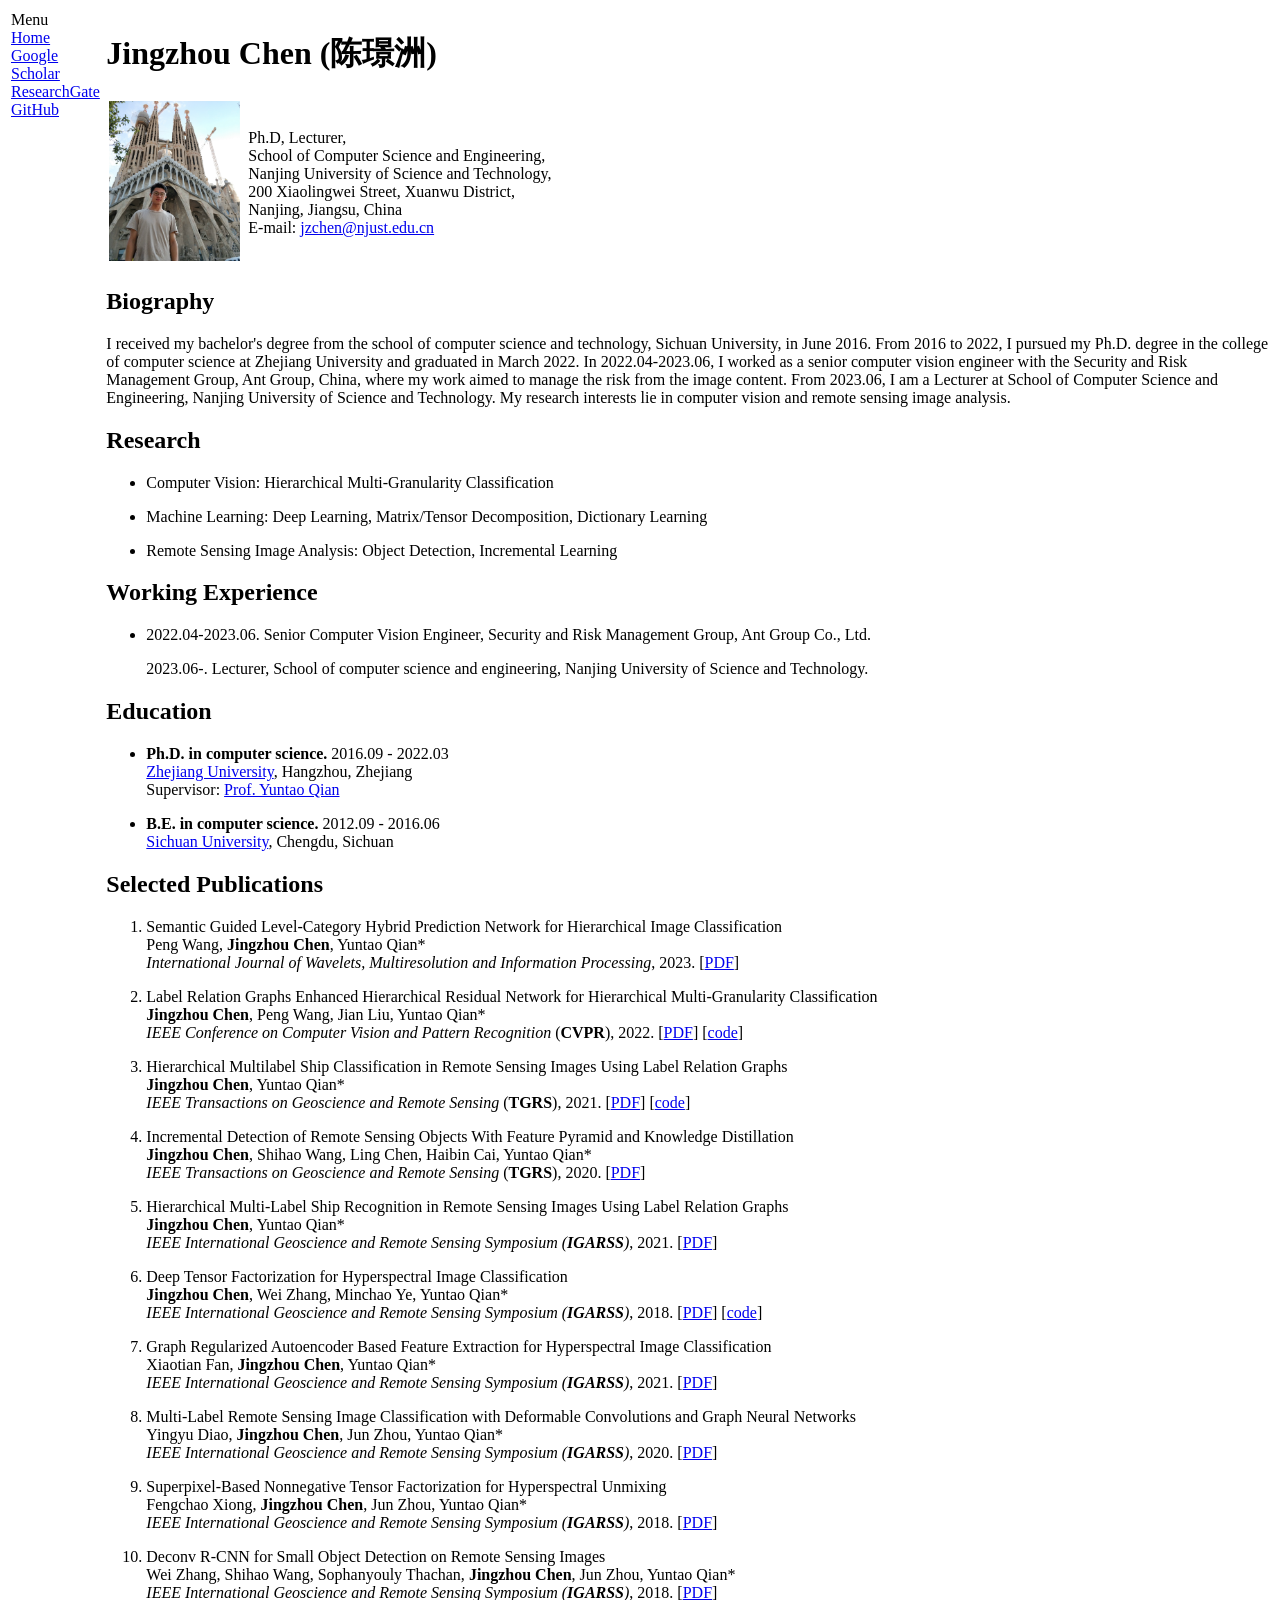
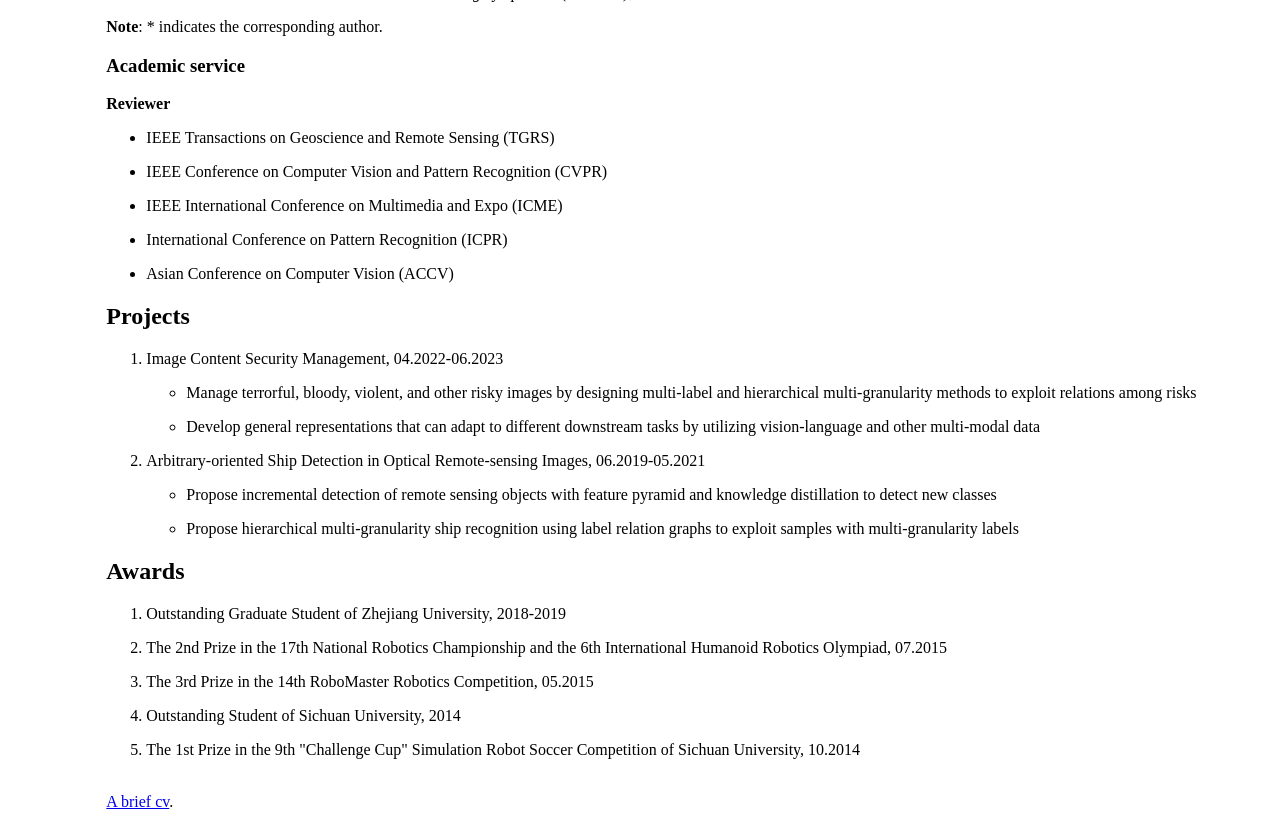
==== index.html @ 3a8d16db "2023.12.10" ====
<!DOCTYPE html PUBLIC "-//W3C//DTD XHTML 1.1//EN"
  "http://www.w3.org/TR/xhtml11/DTD/xhtml11.dtd">
<html xmlns="http://www.w3.org/1999/xhtml" xml:lang="en">
<head>
<meta name="generator" content="jemdoc, see http://jemdoc.jaboc.net/" />
<meta http-equiv="Content-Type" content="text/html;charset=utf-8" />
<link rel="stylesheet" href="jemdoc.css" type="text/css" />
<link rel="shortcut icon" href="favicon.ico" />
<link rel="bookmark" href="favicon.ico" type="image/x-icon"　/>
<title>Jingzhou Chen (陈璟洲)</title>
</head>
<body>
<table summary="Table for page layout." id="tlayout">
<tr valign="top">
<td id="layout-menu">
<div class="menu-category">Menu</div>
<div class="menu-item"><a href="index.html" class="current">Home</a></div>
<div class="menu-item"><a href="https://scholar.google.com/citations?hl=zh-CN&user=h1VJq4kAAAAJ">Google Scholar</a></div>
<div class="menu-item"><a href="https://www.researchgate.net/profile/Chen_Jingzhou">ResearchGate</a></div>
<div class="menu-item"><a href="https://github.com/MonsterZhZh">GitHub</a></div>
<!-- <div class="menu-item"><a href="http://tbd.com/">个人博客</a></div> -->
</td>
<td id="layout-content">
<div id="toptitle">
<h1>Jingzhou Chen (陈璟洲)</h1>
</div>
<table class="imgtable"><tr><td>
<a href="https://monsterzhzh.github.io/"><img src="photos/bio.jpg" alt="alt text" width="131px" height="160px" /></a>&nbsp;</td>
<td align="left"><p>Ph.D, Lecturer,<br />
School of Computer Science and Engineering,<br />
Nanjing University of Science and Technology, <br />
200 Xiaolingwei Street, Xuanwu District, <br />
Nanjing, Jiangsu, China <br /> 
E-mail: <a href="mailto:jzchen@njust.edu.cn">jzchen@njust.edu.cn</a></p>
</td></tr></table>
<h2>Biography</h2>
<p>I received my bachelor's degree from the school of computer science and technology, Sichuan University, in June 2016. From 2016 to 2022, I pursued my Ph.D. degree in the college of computer science at Zhejiang University and graduated in March 2022. 
In 2022.04-2023.06, I worked as a senior computer vision engineer with the Security and Risk Management Group, Ant Group, China, where my work aimed to manage the risk from the image content. From 2023.06, I am a Lecturer at School of Computer Science and Engineering, Nanjing University of Science and Technology.
My research interests lie in computer vision and remote sensing image analysis.</p>
<h2>Research</h2>
<!-- <p>My research interests include: </p> -->
<ul>
<!-- <li><p></p>
</li> -->
<li><p>Computer Vision: Hierarchical Multi-Granularity Classification</p>
</li>
<li><p>Machine Learning: Deep Learning, Matrix/Tensor Decomposition, Dictionary Learning</p>
</li>
<li><p>Remote Sensing Image Analysis: Object Detection, Incremental Learning</p>
</li>
</ul>
<h2>Working Experience</h2>
<ul>
<li>
	<p>2022.04-2023.06. Senior Computer Vision Engineer, Security and Risk Management Group, Ant Group Co., Ltd.</p>
	<p>2023.06-. Lecturer, School of computer science and engineering, Nanjing University of Science and Technology.</p>
</li>
</ul>
<h2>Education</h2>
<ul>
<li>
	<p>
		<b>Ph.D. in computer science.</b> <span>2016.09 - 2022.03</span>
		<br>
		<a href="http://www.zju.edu.cn/">Zhejiang University</a>, Hangzhou, Zhejiang
		<br>
		Supervisor: <a href="https://person.zju.edu.cn/en/0098296">Prof. Yuntao Qian</a>
	</p>
</li>
<li>
	<p>
		<b>B.E. in computer science.</b> <span>2012.09 - 2016.06</span>
		<br>
		<a href="https://www.scu.edu.cn/">Sichuan University</a>, Chengdu, Sichuan
	</p>
</li> 
</ul>
<h2>Selected Publications</h2>
<ol>
<li>
	<p>
	<span class="article">Semantic Guided Level-Category Hybrid Prediction Network for Hierarchical Image Classification</span>
	<br>
	<span class="author">Peng Wang, <strong>Jingzhou Chen</strong>, Yuntao Qian*</span>
	<br>
	<span class="venue"> <i>International Journal of Wavelets, Multiresolution and Information Processing</i></span>, 2023. [<a href="https://arxiv.org/abs/2211.12277">PDF</a>]
	</p>
</li>
<li>
	<p>
	<span class="article">Label Relation Graphs Enhanced Hierarchical Residual Network for Hierarchical Multi-Granularity Classification</span>
	<br>
	<span class="author"><strong>Jingzhou Chen</strong>, Peng Wang, Jian Liu, Yuntao Qian*</span>
	<br>
	<span class="venue"> <i>IEEE Conference on Computer Vision and Pattern Recognition</i> (<strong>CVPR</strong>)</span>, 2022. [<a href="pub/HRN.pdf">PDF</a>] [<a href="https://github.com/MonsterZhZh/HRN">code</a>]
	</p>
</li>
<li>
	<p>
	<span class="article">Hierarchical Multilabel Ship Classification in Remote Sensing Images Using Label Relation Graphs</span>
	<br>
	<span class="author"><strong>Jingzhou Chen</strong>, Yuntao Qian*</span>
	<br>
	<span class="venue"> <i>IEEE Transactions on Geoscience and Remote Sensing</i> (<strong>TGRS</strong>)</span>, 2021. [<a href="pub/HMC.pdf">PDF</a>] [<a href="https://github.com/MonsterZhZh/HMC">code</a>]
	</p>
</li>
<li>
	<p>
	<span class="article">Incremental Detection of Remote Sensing Objects With Feature Pyramid and Knowledge Distillation</span>
	<br>
	<span class="author"><strong>Jingzhou Chen</strong>, Shihao Wang, Ling Chen, Haibin Cai, Yuntao Qian*</span>
	<br>
	<span class="venue"> <i>IEEE Transactions on Geoscience and Remote Sensing</i> (<strong>TGRS</strong>)</span>, 2020. [<a href="pub/incremental.pdf">PDF</a>]
	</p>
</li>
<li>
	<p>
	<span class="article">Hierarchical Multi-Label Ship Recognition in Remote Sensing Images Using Label Relation Graphs</span>
	<br>
	<span class="author"><strong>Jingzhou Chen</strong>, Yuntao Qian*</span>
	<br>
	<span class="venue"> <i>IEEE International Geoscience and Remote Sensing Symposium (<strong>IGARSS</strong>)</i></span>, 2021. [<a href="pub/HMC_Ship.pdf">PDF</a>] 
	</p>
</li>
<li>
	<p>
	<span class="article">Deep Tensor Factorization for Hyperspectral Image Classification</span>
	<br>
	<span class="author"><strong>Jingzhou Chen</strong>, Wei Zhang, Minchao Ye, Yuntao Qian*</span>
	<br>
	<span class="venue"> <i>IEEE International Geoscience and Remote Sensing Symposium (<strong>IGARSS</strong>)</i></span>, 2018. [<a href="pub/Deep_Tensor.pdf">PDF</a>] [<a href="https://github.com/MonsterZhZh/DEEP-TENSOR-FACTORIZATION-FOR-HYPERSPECTRAL-IMAGE-CLASSIFICATION">code</a>]
	</p>
</li>
<li>
	<p>
	<span class="article">Graph Regularized Autoencoder Based Feature Extraction for Hyperspectral Image Classification</span>
	<br>
	<span class="author">Xiaotian Fan, <strong>Jingzhou Chen</strong>, Yuntao Qian*</span>
	<br>
	<span class="venue"> <i>IEEE International Geoscience and Remote Sensing Symposium (<strong>IGARSS</strong>)</i></span>, 2021. [<a href="pub/xtfan.pdf">PDF</a>]
	</p>
</li>
<li>
	<p>
	<span class="article">Multi-Label Remote Sensing Image Classification with Deformable Convolutions and Graph Neural Networks</span>
	<br>
	<span class="author">Yingyu Diao, <strong>Jingzhou Chen</strong>, Jun Zhou, Yuntao Qian*</span>
	<br>
	<span class="venue"> <i>IEEE International Geoscience and Remote Sensing Symposium (<strong>IGARSS</strong>)</i></span>, 2020. [<a href="pub/dyyu.pdf">PDF</a>]
	</p>
</li>
<li>
	<p>
	<span class="article">Superpixel-Based Nonnegative Tensor Factorization for Hyperspectral Unmixing</span>
	<br>
	<span class="author">Fengchao Xiong, <strong>Jingzhou Chen</strong>, Jun Zhou, Yuntao Qian*</span>
	<br>
	<span class="venue"> <i>IEEE International Geoscience and Remote Sensing Symposium (<strong>IGARSS</strong>)</i></span>, 2018. [<a href="pub/fcxiong.pdf">PDF</a>]
	</p>
</li>
<li>
	<p>
	<span class="article">Deconv R-CNN for Small Object Detection on Remote Sensing Images</span>
	<br>
	<span class="author">Wei Zhang, Shihao Wang, Sophanyouly Thachan, <strong>Jingzhou Chen</strong>, Jun Zhou, Yuntao Qian*</span>
	<br>
	<span class="venue"> <i>IEEE International Geoscience and Remote Sensing Symposium (<strong>IGARSS</strong>)</i></span>, 2018. [<a href="pub/wzhang.pdf">PDF</a>]
	</p>
</li>
</ol>
<p><b>Note</b>: * indicates the corresponding author.</p>

<h3>Academic service</h3>
<p><b>Reviewer</b></p>
<ul>
<li><p>IEEE Transactions on Geoscience and Remote Sensing (TGRS)</p>
</li>
<li><p>IEEE Conference on Computer Vision and Pattern Recognition (CVPR)</p>
</li>
<li><p>IEEE International Conference on Multimedia and Expo (ICME)</p>
</li>
<li><p>International Conference on Pattern Recognition (ICPR)</p>
</li>  
<li><p>Asian Conference on Computer Vision (ACCV)</p>
</li>
</ul>

<h2>Projects</h2>
<ol>
<li><p>Image Content Security Management, 04.2022-06.2023</p></li>
<ul>
<li><p>Manage terrorful, bloody, violent, and other risky images by designing multi-label and hierarchical multi-granularity methods to exploit relations among risks</p>
</li>
<li><p>Develop general representations that can adapt to different downstream tasks by utilizing vision-language and other multi-modal data</p>
</li>
</ul>
<li><p>Arbitrary-oriented Ship Detection in Optical Remote-sensing Images, 06.2019-05.2021</p></li>
<ul>
<li><p>Propose incremental detection of remote sensing objects with feature pyramid and knowledge distillation to detect new classes</p>
</li>
<li><p>Propose hierarchical multi-granularity ship recognition using label relation graphs to exploit samples with multi-granularity labels</p>
</li>
</ul>
</ol>

<h2>Awards</h2>
<ol>
<li><p>Outstanding Graduate Student of Zhejiang University, 2018-2019</p>
</li>
<li><p>The 2nd Prize in the 17th National Robotics Championship and the 6th International Humanoid Robotics Olympiad, 07.2015</p>
</li>
<li><p>The 3rd Prize in the 14th RoboMaster Robotics Competition, 05.2015</p>
</li>
<li><p>Outstanding Student of Sichuan University, 2014</p>
</li>
<li><p>The 1st Prize in the 9th "Challenge Cup" Simulation Robot Soccer Competition of Sichuan University, 10.2014</p>
</li>
</ol>

<p><br />
<a href="cv/cv.pdf">A brief cv</a>.</p>
</td>
</tr>
</table>
</body>
</html>
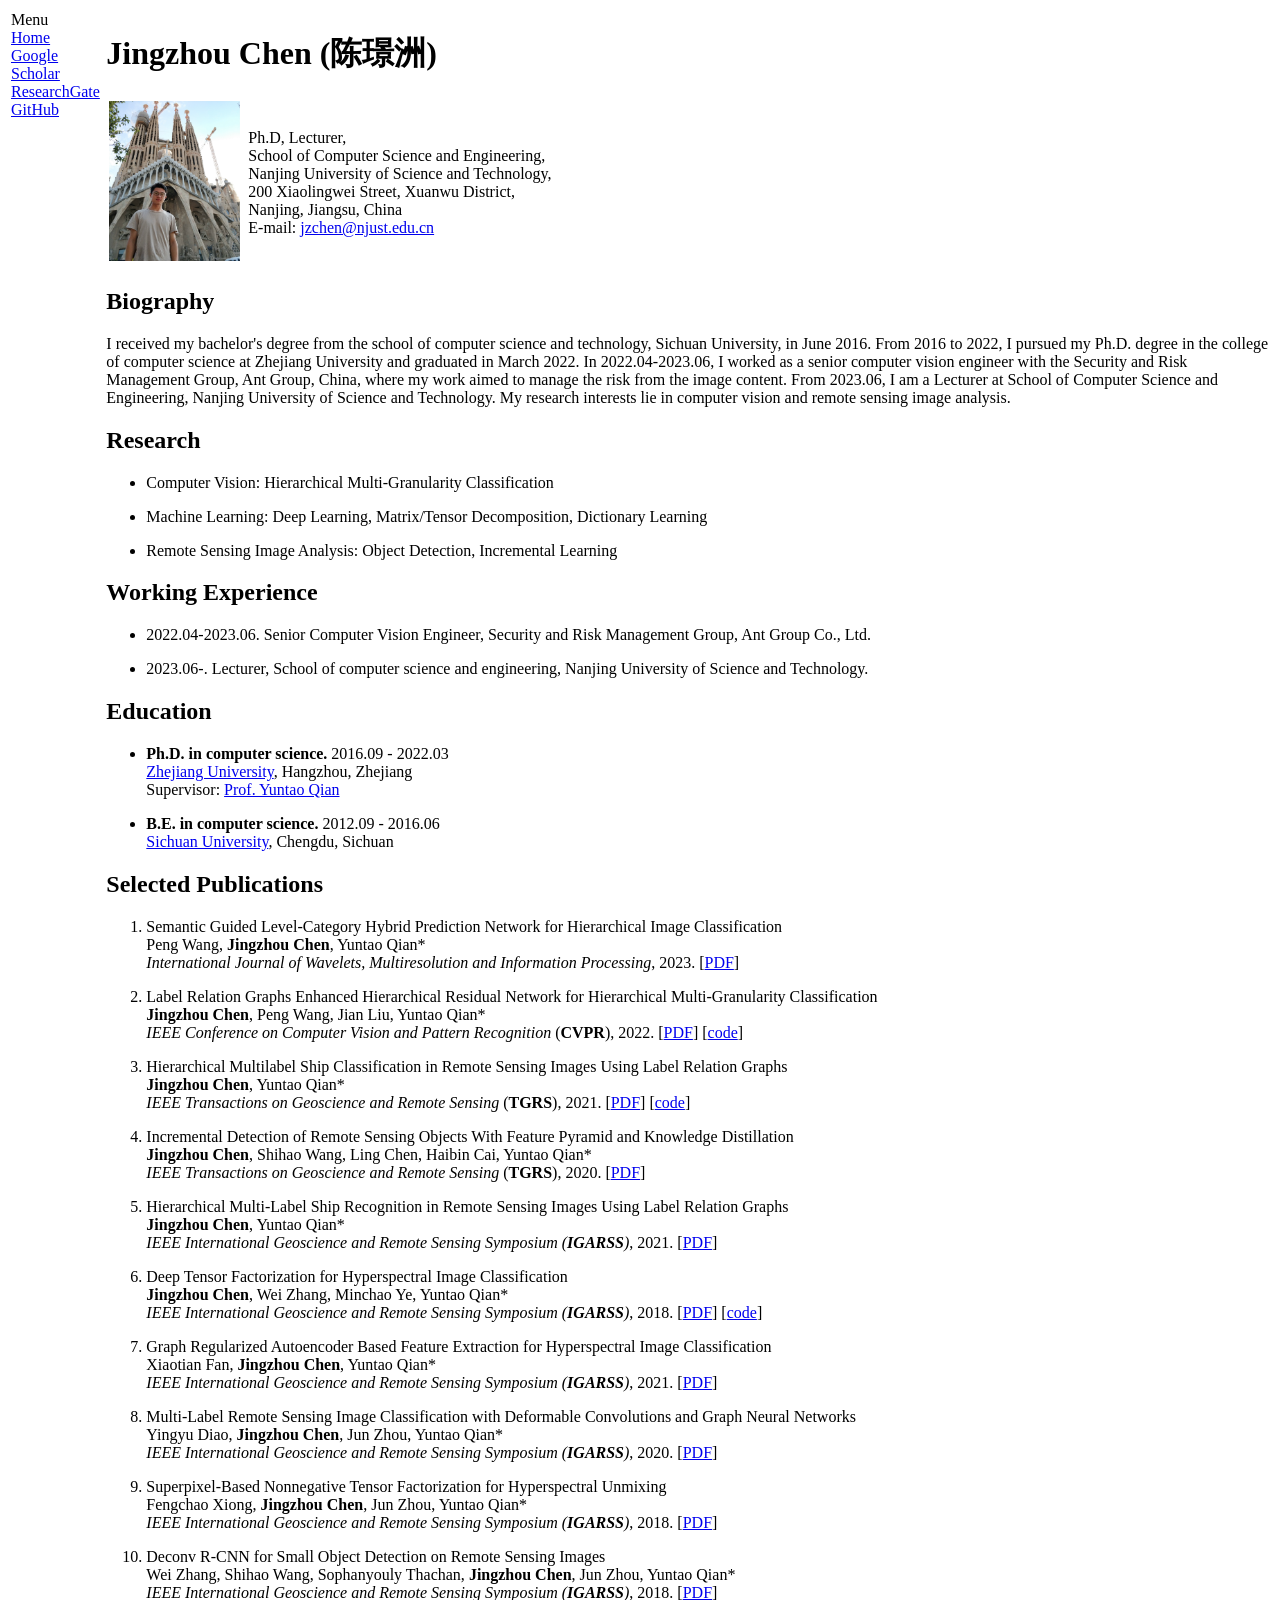
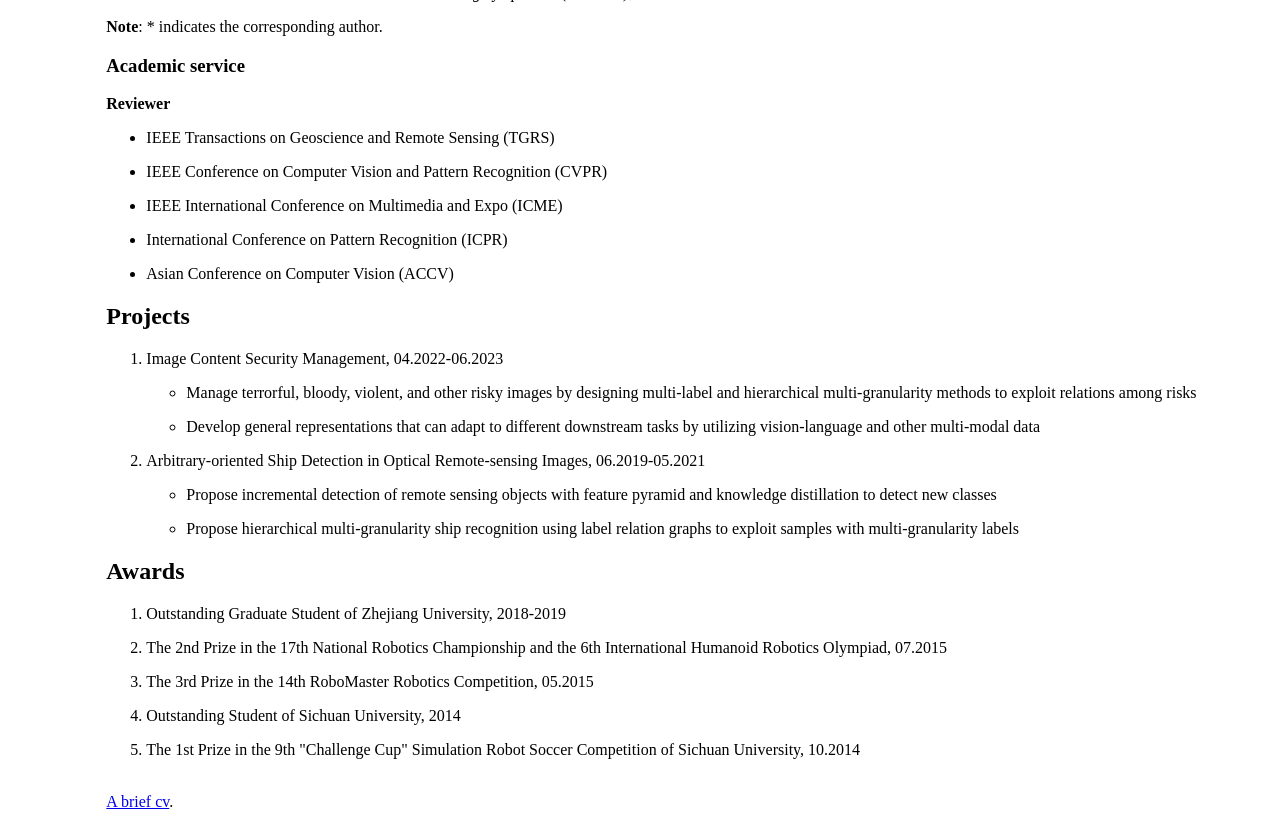
==== commit 139cc95f: "Update 2023.12.10" ====
--- a/index.html
+++ b/index.html
@@ -53,6 +53,8 @@
 <ul>
 <li>
 	<p>2022.04-2023.06. Senior Computer Vision Engineer, Security and Risk Management Group, Ant Group Co., Ltd.</p>
+</li>
+<li>
 	<p>2023.06-. Lecturer, School of computer science and engineering, Nanjing University of Science and Technology.</p>
 </li>
 </ul>
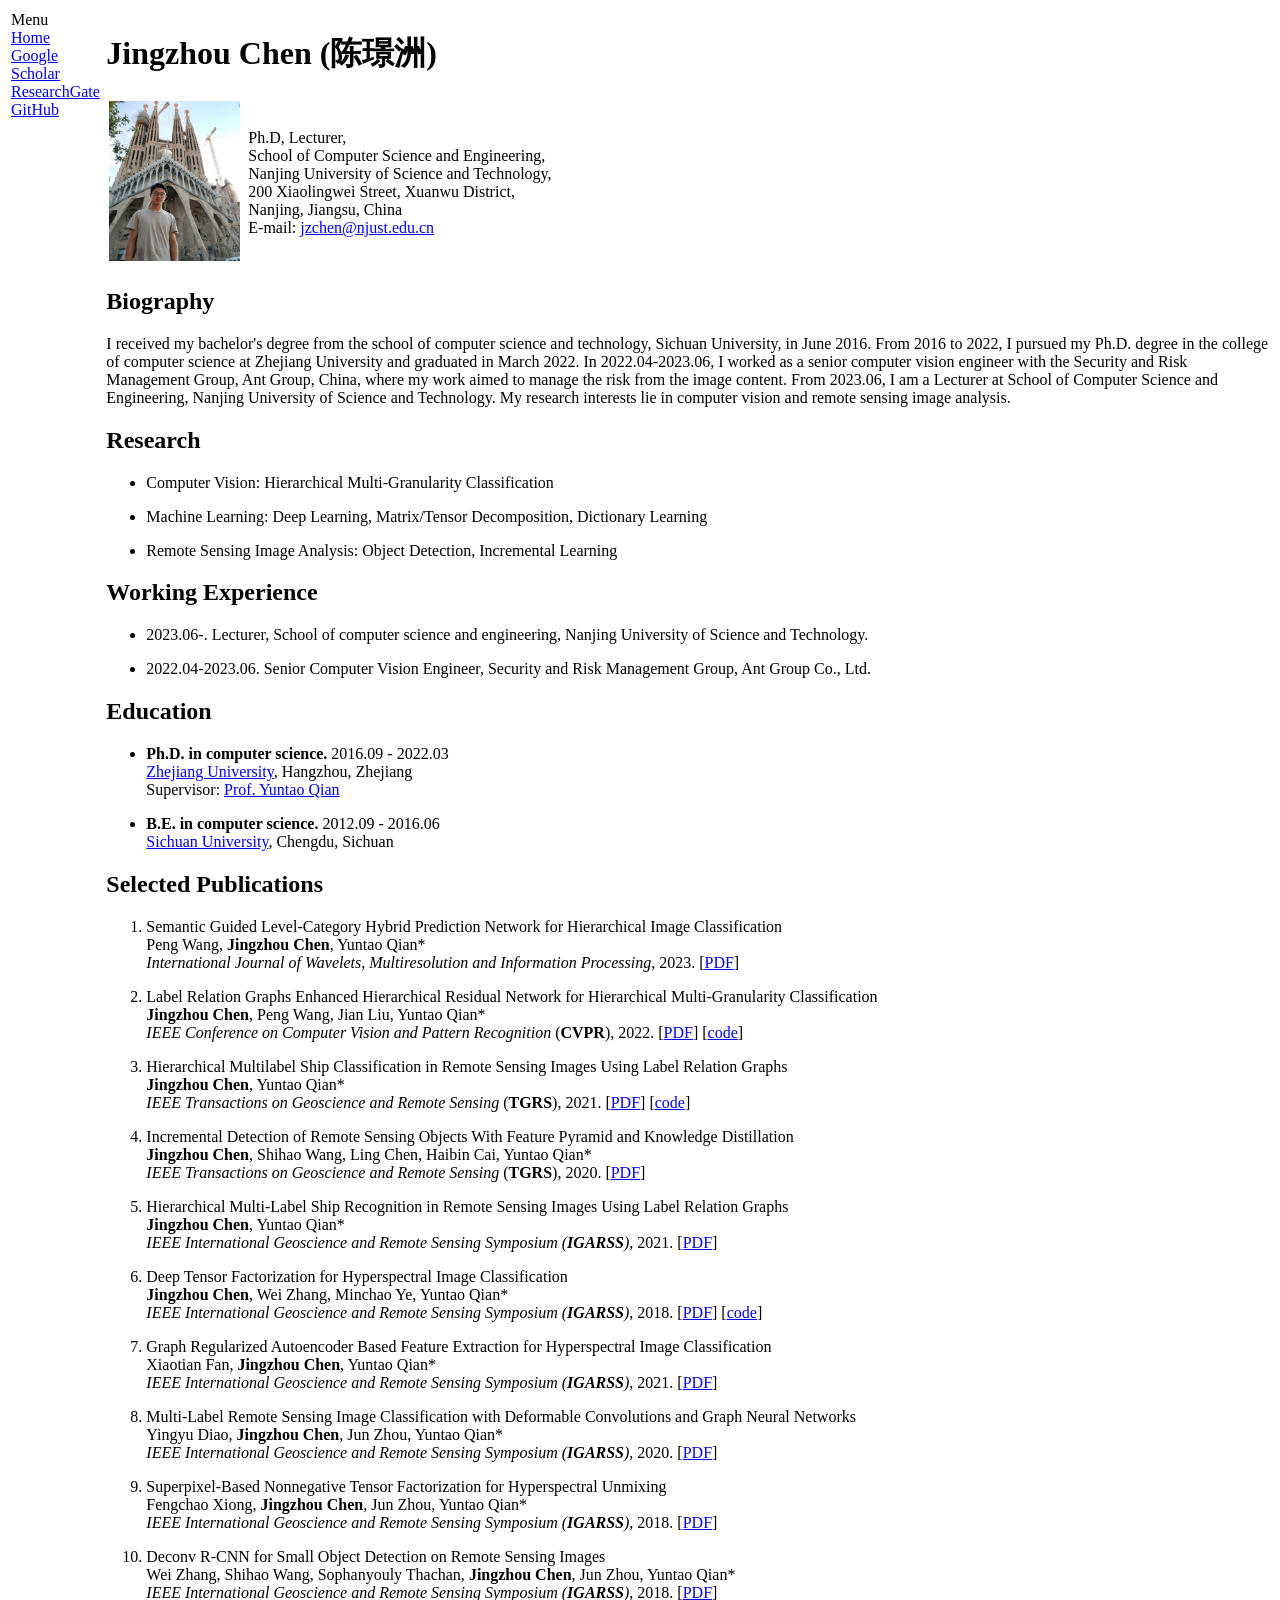
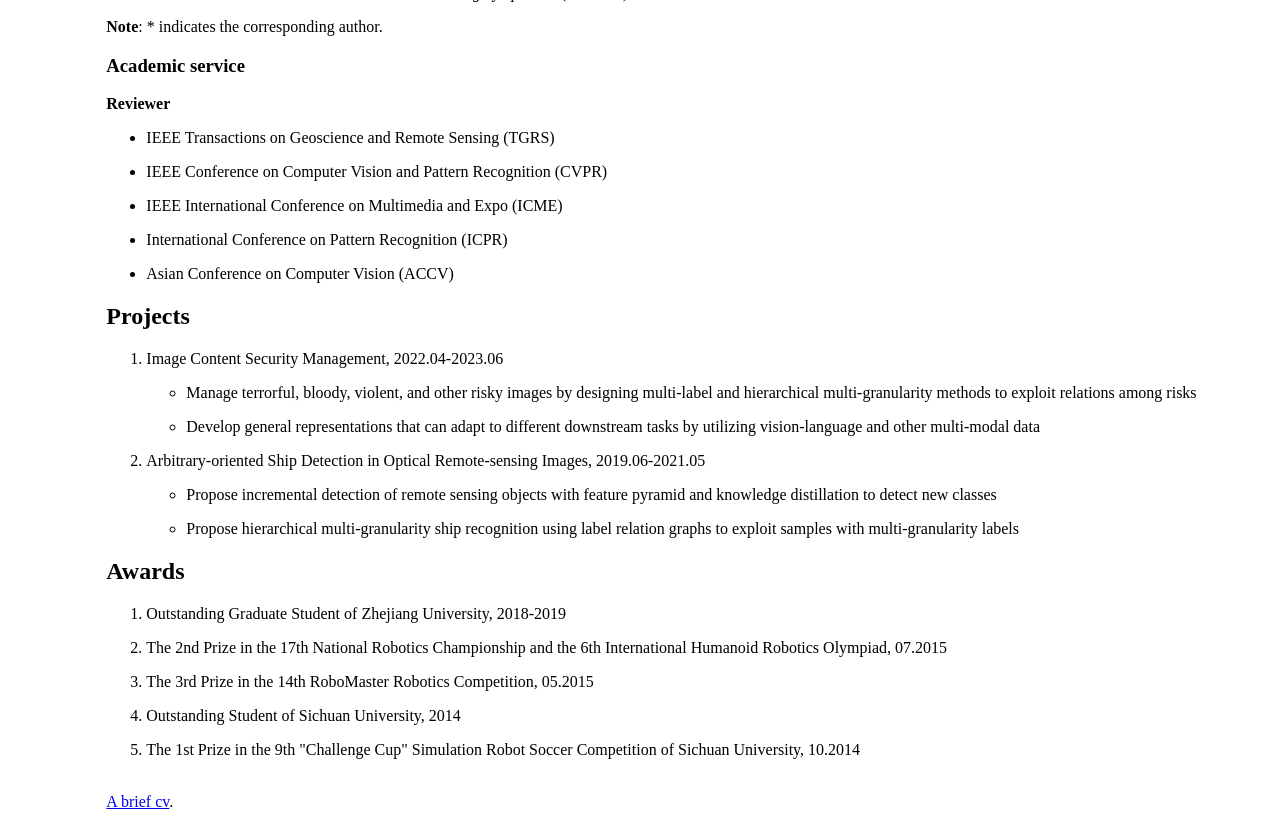
==== commit a7d77678: "Update2 2023.12.10" ====
--- a/index.html
+++ b/index.html
@@ -52,10 +52,10 @@
 <h2>Working Experience</h2>
 <ul>
 <li>
+	<p>2023.06-. Lecturer, School of computer science and engineering, Nanjing University of Science and Technology.</p>
+</li>
+<li>
 	<p>2022.04-2023.06. Senior Computer Vision Engineer, Security and Risk Management Group, Ant Group Co., Ltd.</p>
-</li>
-<li>
-	<p>2023.06-. Lecturer, School of computer science and engineering, Nanjing University of Science and Technology.</p>
 </li>
 </ul>
 <h2>Education</h2>
@@ -189,14 +189,14 @@
 
 <h2>Projects</h2>
 <ol>
-<li><p>Image Content Security Management, 04.2022-06.2023</p></li>
+<li><p>Image Content Security Management, 2022.04-2023.06</p></li>
 <ul>
 <li><p>Manage terrorful, bloody, violent, and other risky images by designing multi-label and hierarchical multi-granularity methods to exploit relations among risks</p>
 </li>
 <li><p>Develop general representations that can adapt to different downstream tasks by utilizing vision-language and other multi-modal data</p>
 </li>
 </ul>
-<li><p>Arbitrary-oriented Ship Detection in Optical Remote-sensing Images, 06.2019-05.2021</p></li>
+<li><p>Arbitrary-oriented Ship Detection in Optical Remote-sensing Images, 2019.06-2021.05</p></li>
 <ul>
 <li><p>Propose incremental detection of remote sensing objects with feature pyramid and knowledge distillation to detect new classes</p>
 </li>
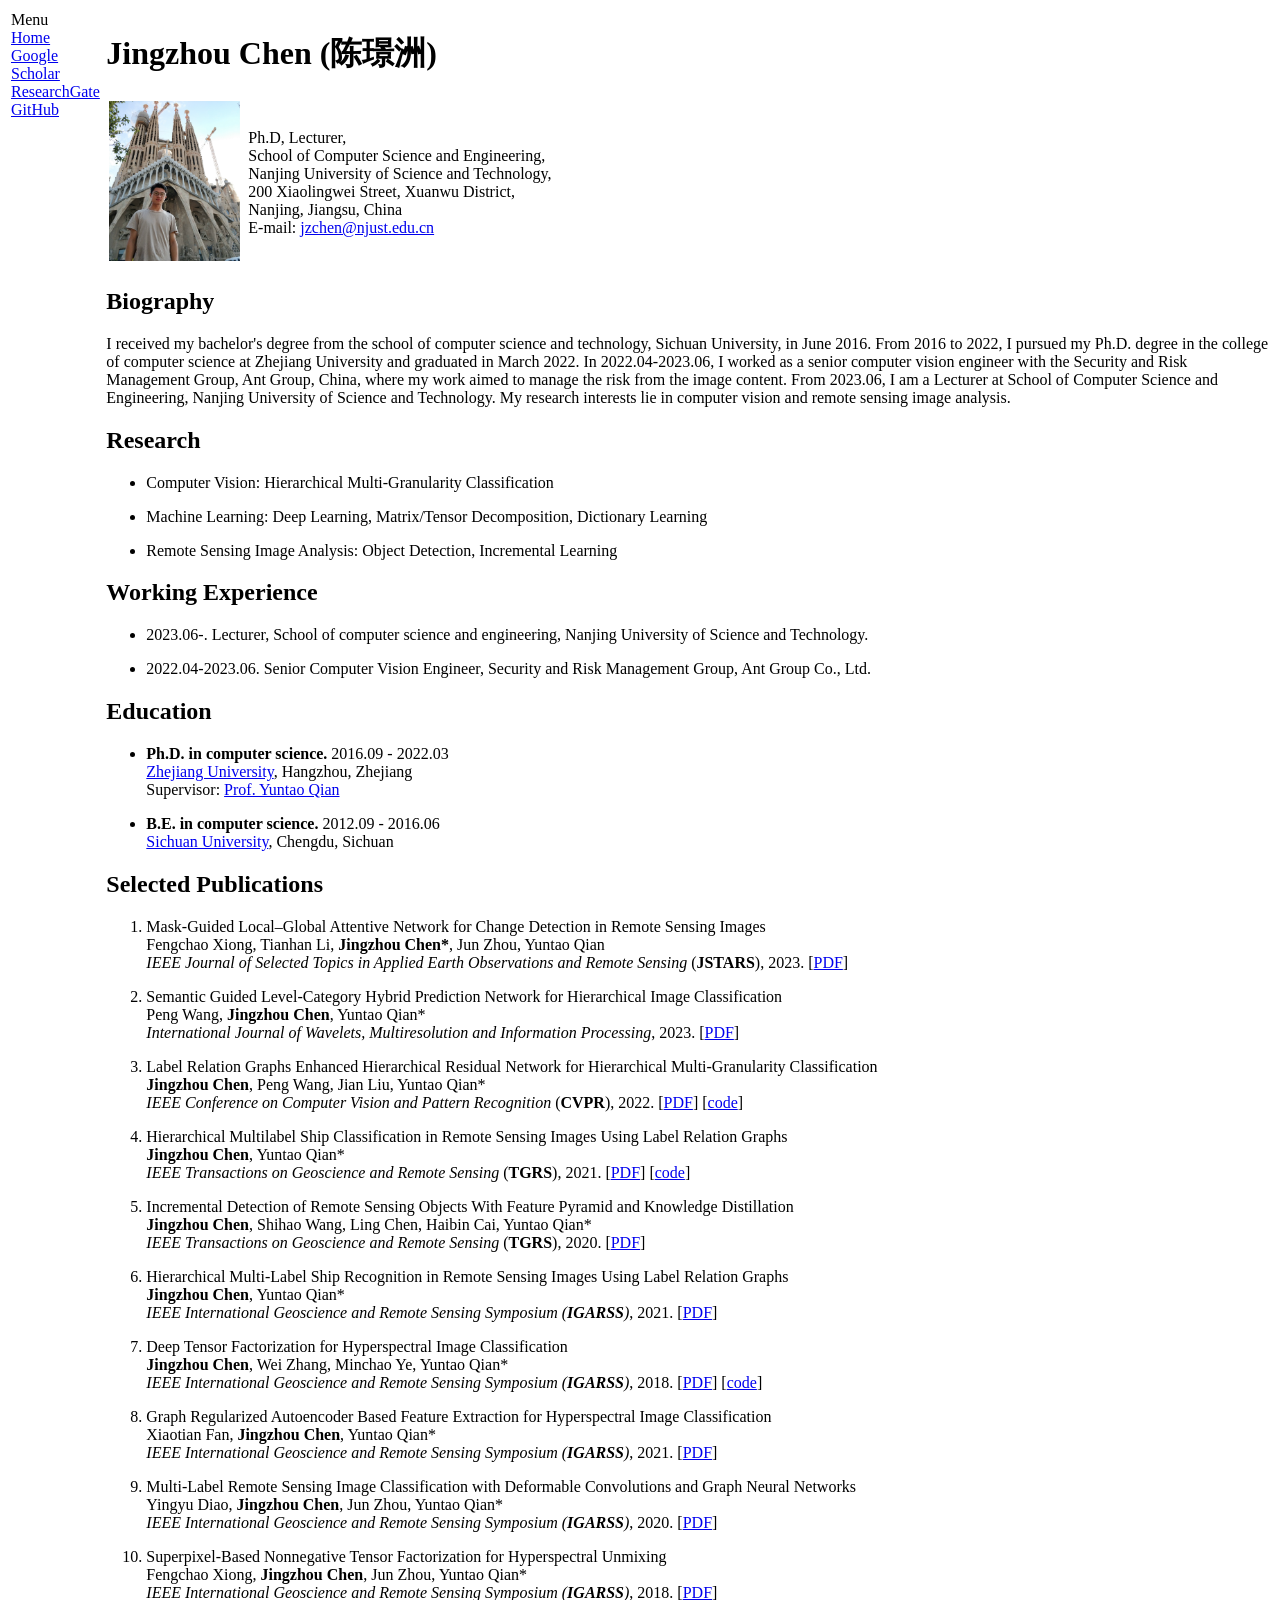
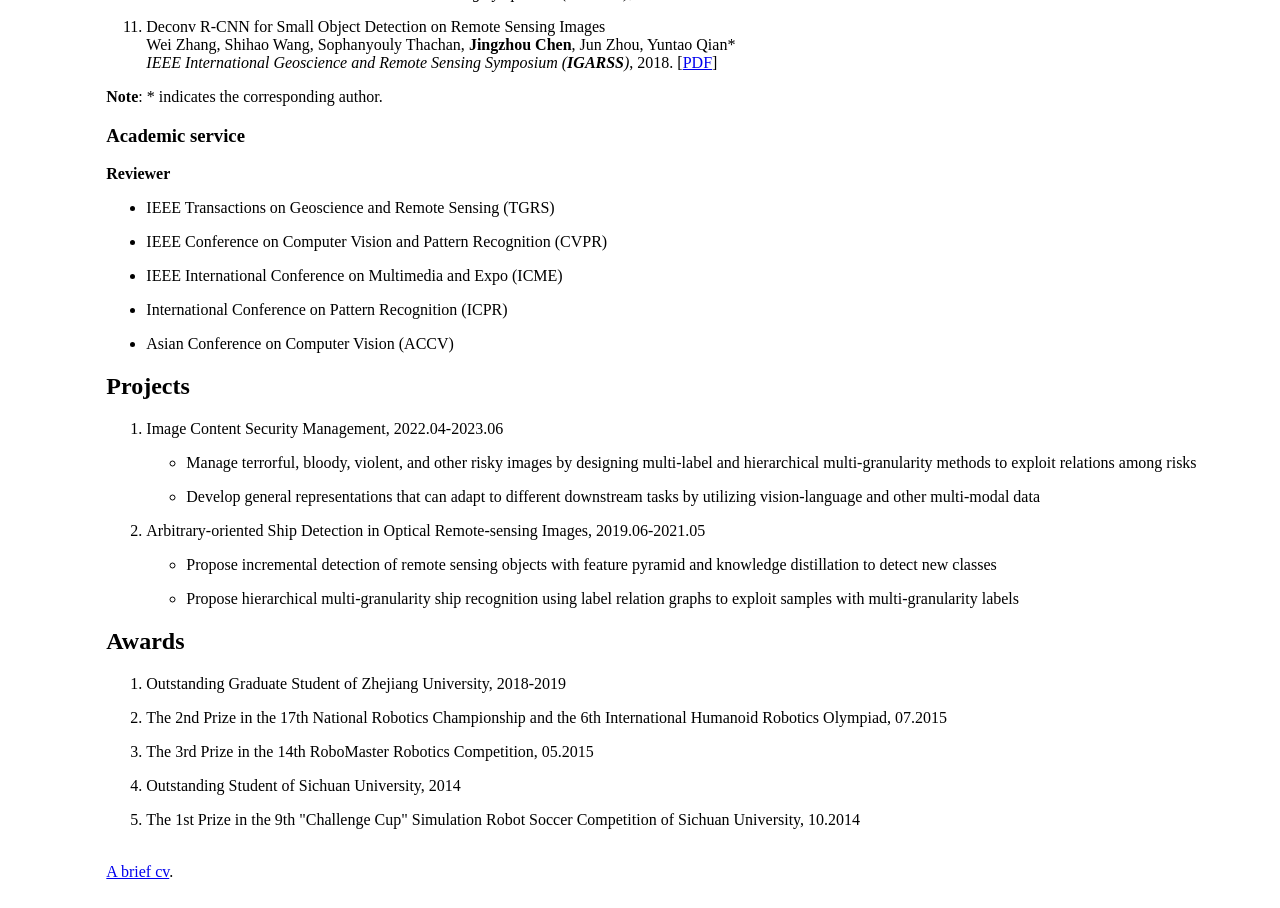
==== commit ba05f779: "JSTARS-2023" ====
--- a/index.html
+++ b/index.html
@@ -81,6 +81,15 @@
 <ol>
 <li>
 	<p>
+	<span class="article">Mask-Guided Local–Global Attentive Network for Change Detection in Remote Sensing Images</span>
+	<br>
+	<span class="author">Fengchao Xiong, Tianhan Li, <strong>Jingzhou Chen*</strong>, Jun Zhou, Yuntao Qian</span>
+	<br>
+	<span class="venue"> <i>IEEE Journal of Selected Topics in Applied Earth Observations and Remote Sensing</i></span> (<strong>JSTARS</strong>), 2023. [<a href="https://ieeexplore.ieee.org/document/10381757?source=authoralert">PDF</a>]
+	</p>
+</li>
+<li>
+	<p>
 	<span class="article">Semantic Guided Level-Category Hybrid Prediction Network for Hierarchical Image Classification</span>
 	<br>
 	<span class="author">Peng Wang, <strong>Jingzhou Chen</strong>, Yuntao Qian*</span>
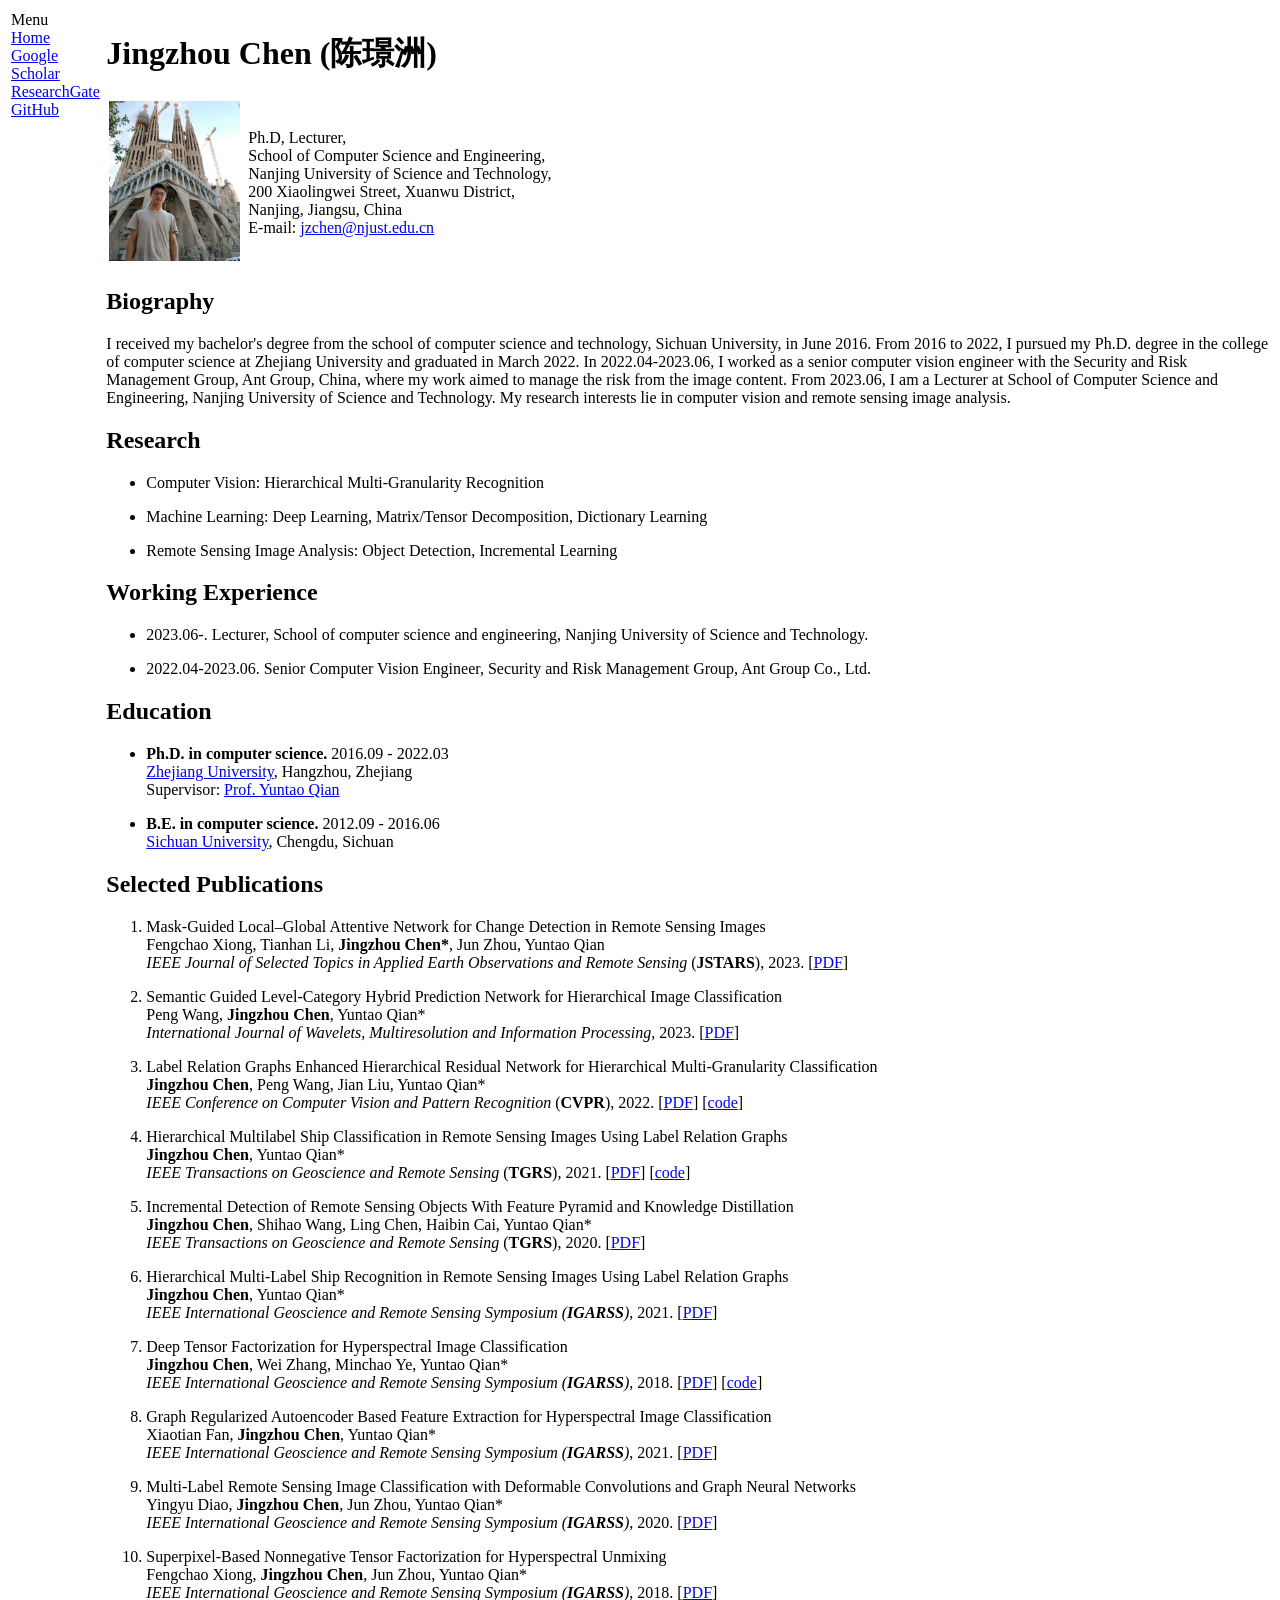
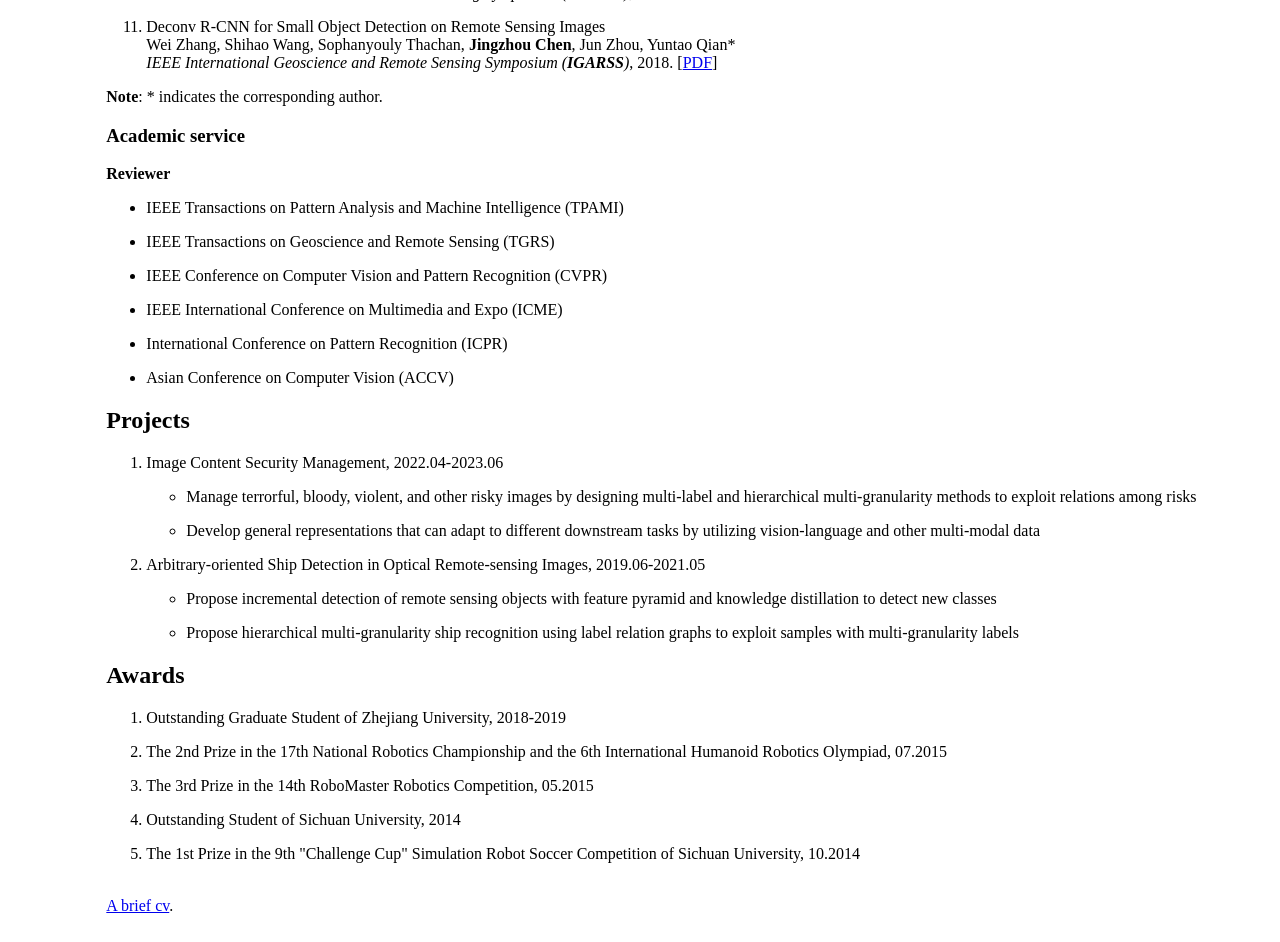
==== commit 34fc33a0: "TPAMI Review" ====
--- a/index.html
+++ b/index.html
@@ -42,7 +42,7 @@
 <ul>
 <!-- <li><p></p>
 </li> -->
-<li><p>Computer Vision: Hierarchical Multi-Granularity Classification</p>
+<li><p>Computer Vision: Hierarchical Multi-Granularity Recognition</p>
 </li>
 <li><p>Machine Learning: Deep Learning, Matrix/Tensor Decomposition, Dictionary Learning</p>
 </li>
@@ -184,6 +184,8 @@
 <h3>Academic service</h3>
 <p><b>Reviewer</b></p>
 <ul>
+<li><p>IEEE Transactions on Pattern Analysis and Machine Intelligence (TPAMI)</p>
+</li> 
 <li><p>IEEE Transactions on Geoscience and Remote Sensing (TGRS)</p>
 </li>
 <li><p>IEEE Conference on Computer Vision and Pattern Recognition (CVPR)</p>
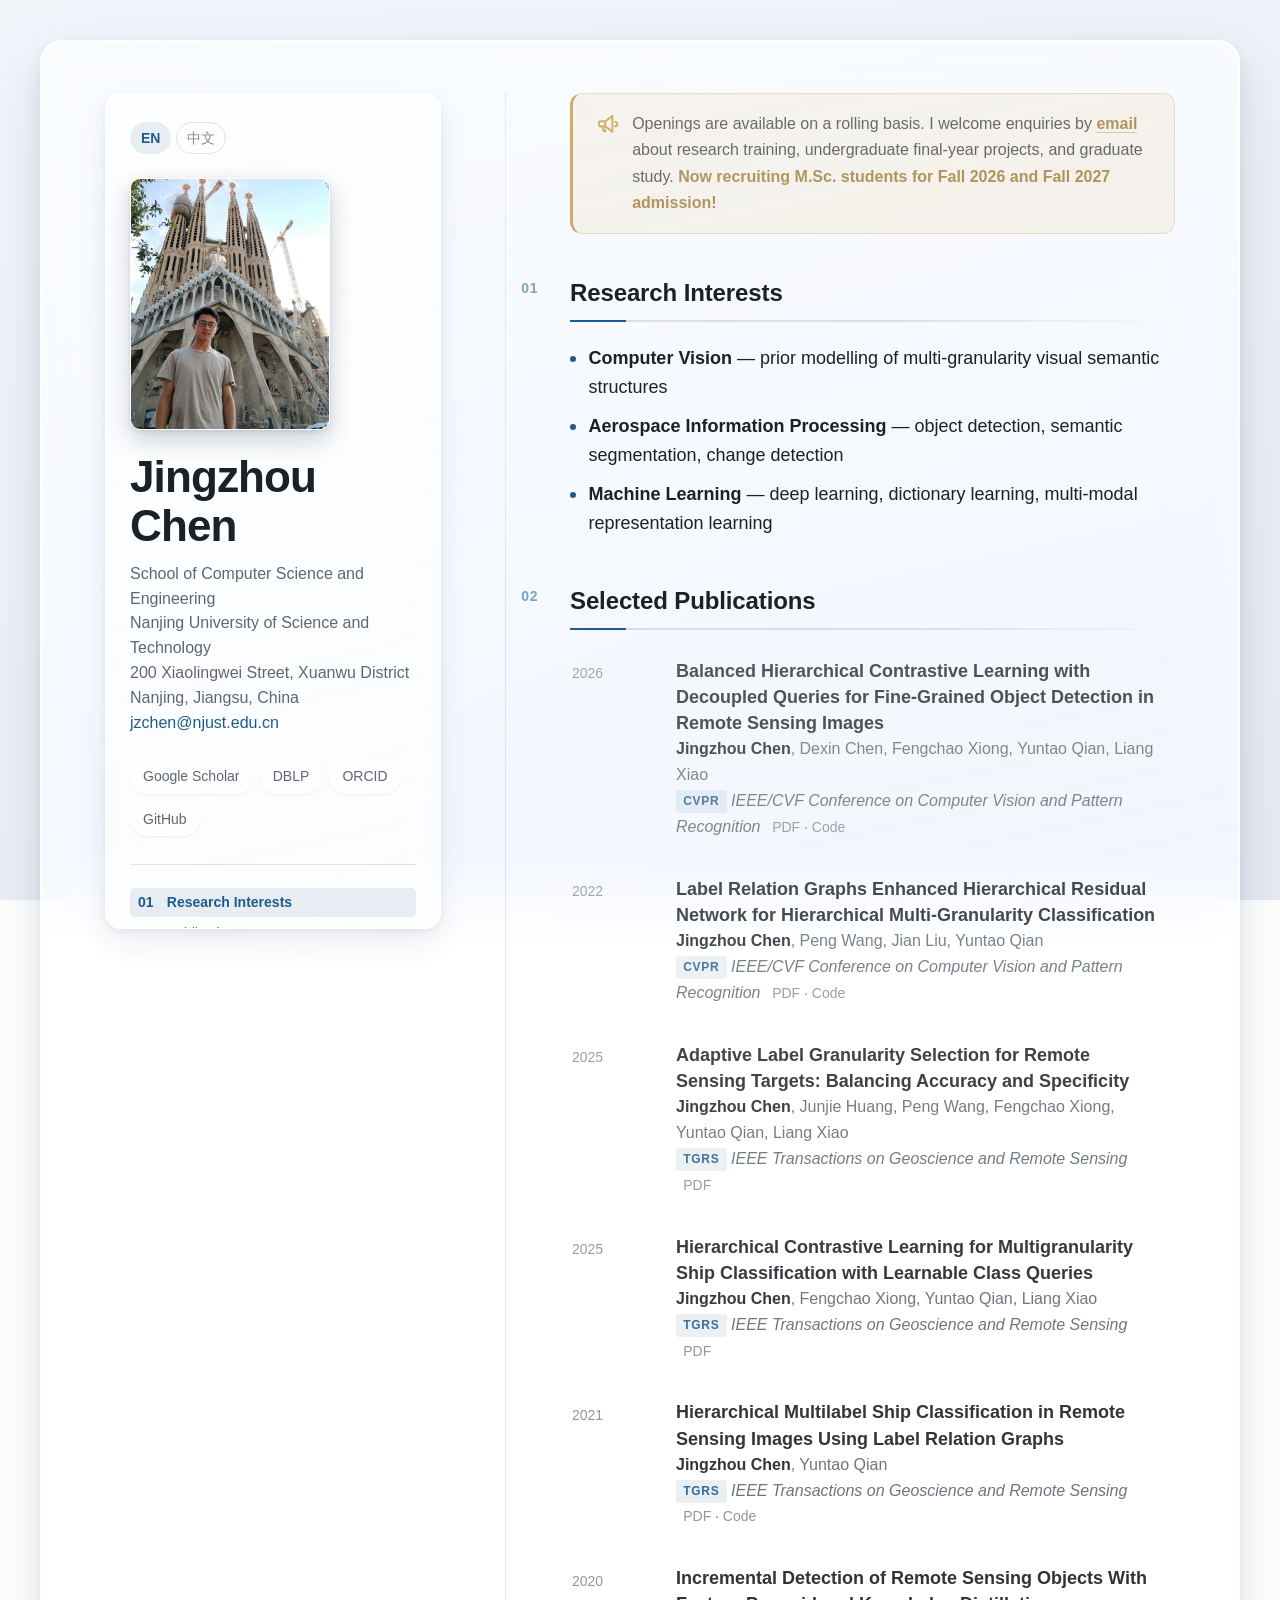
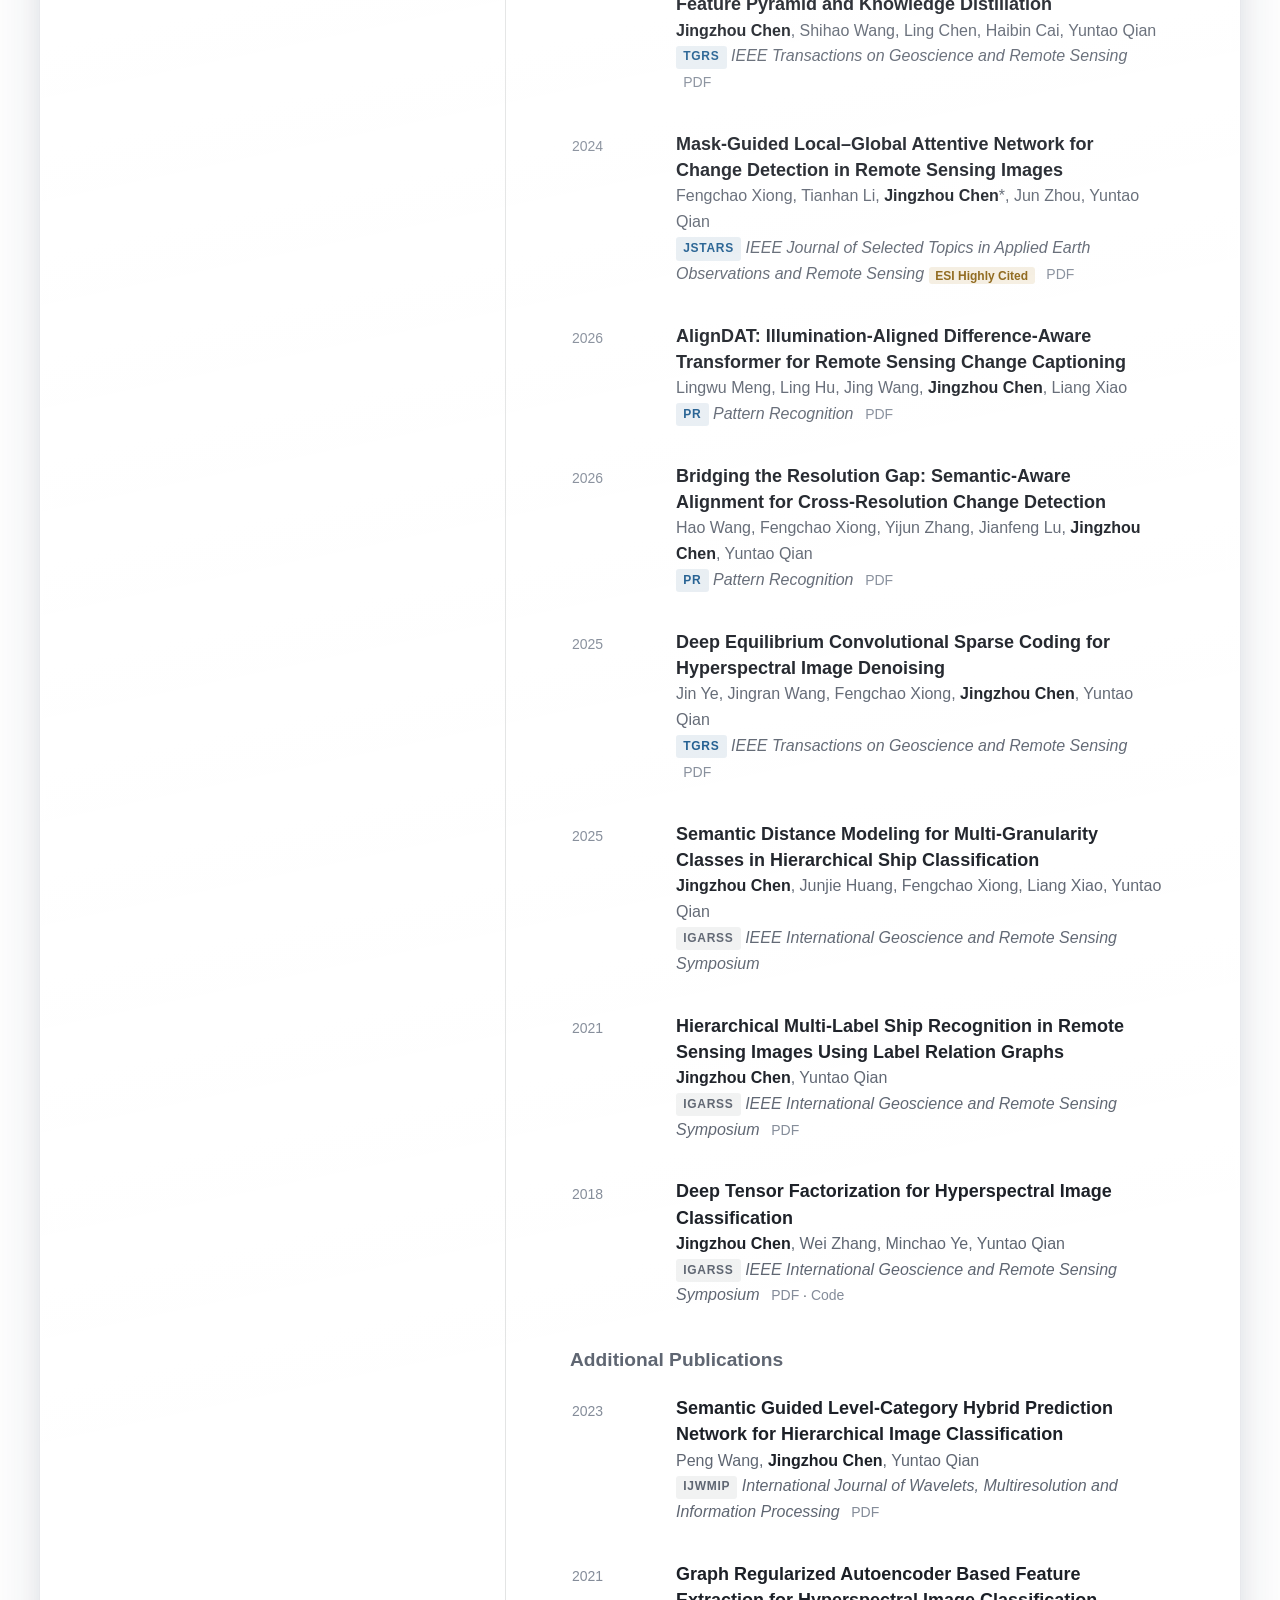
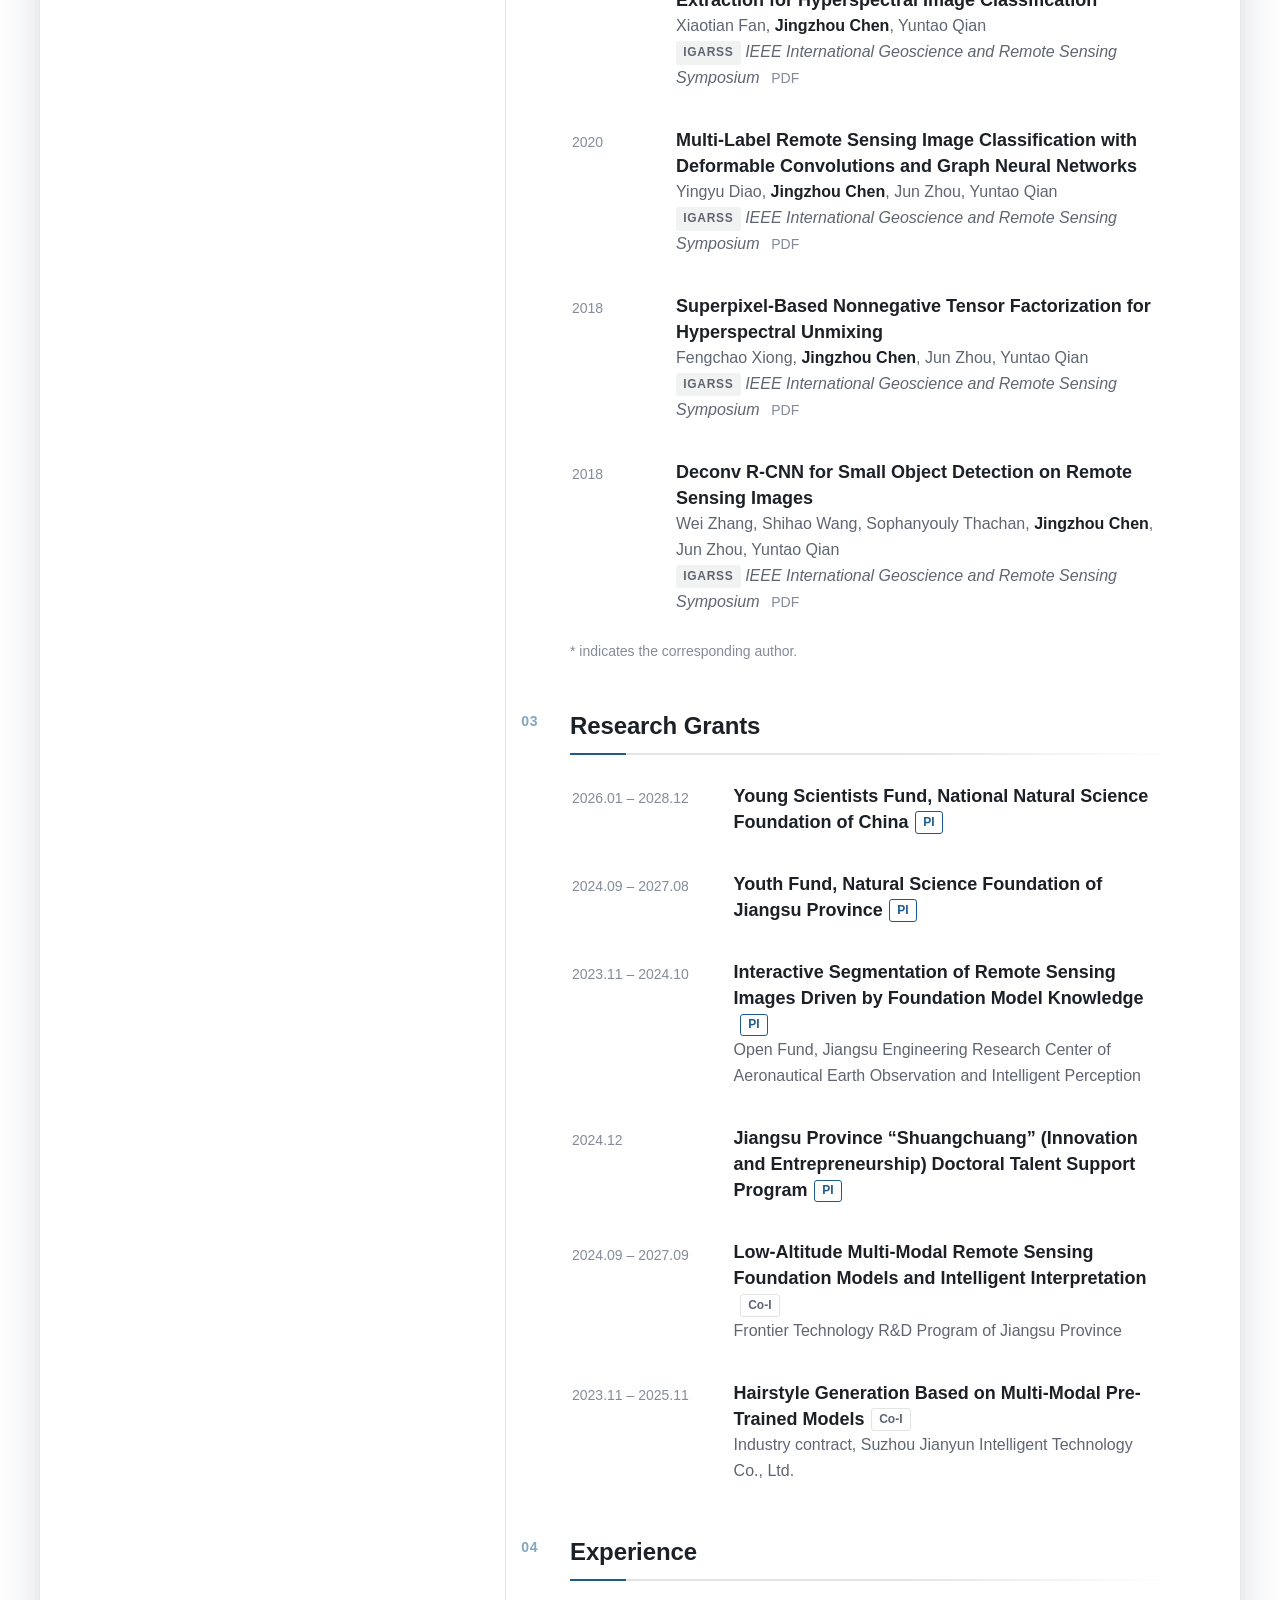
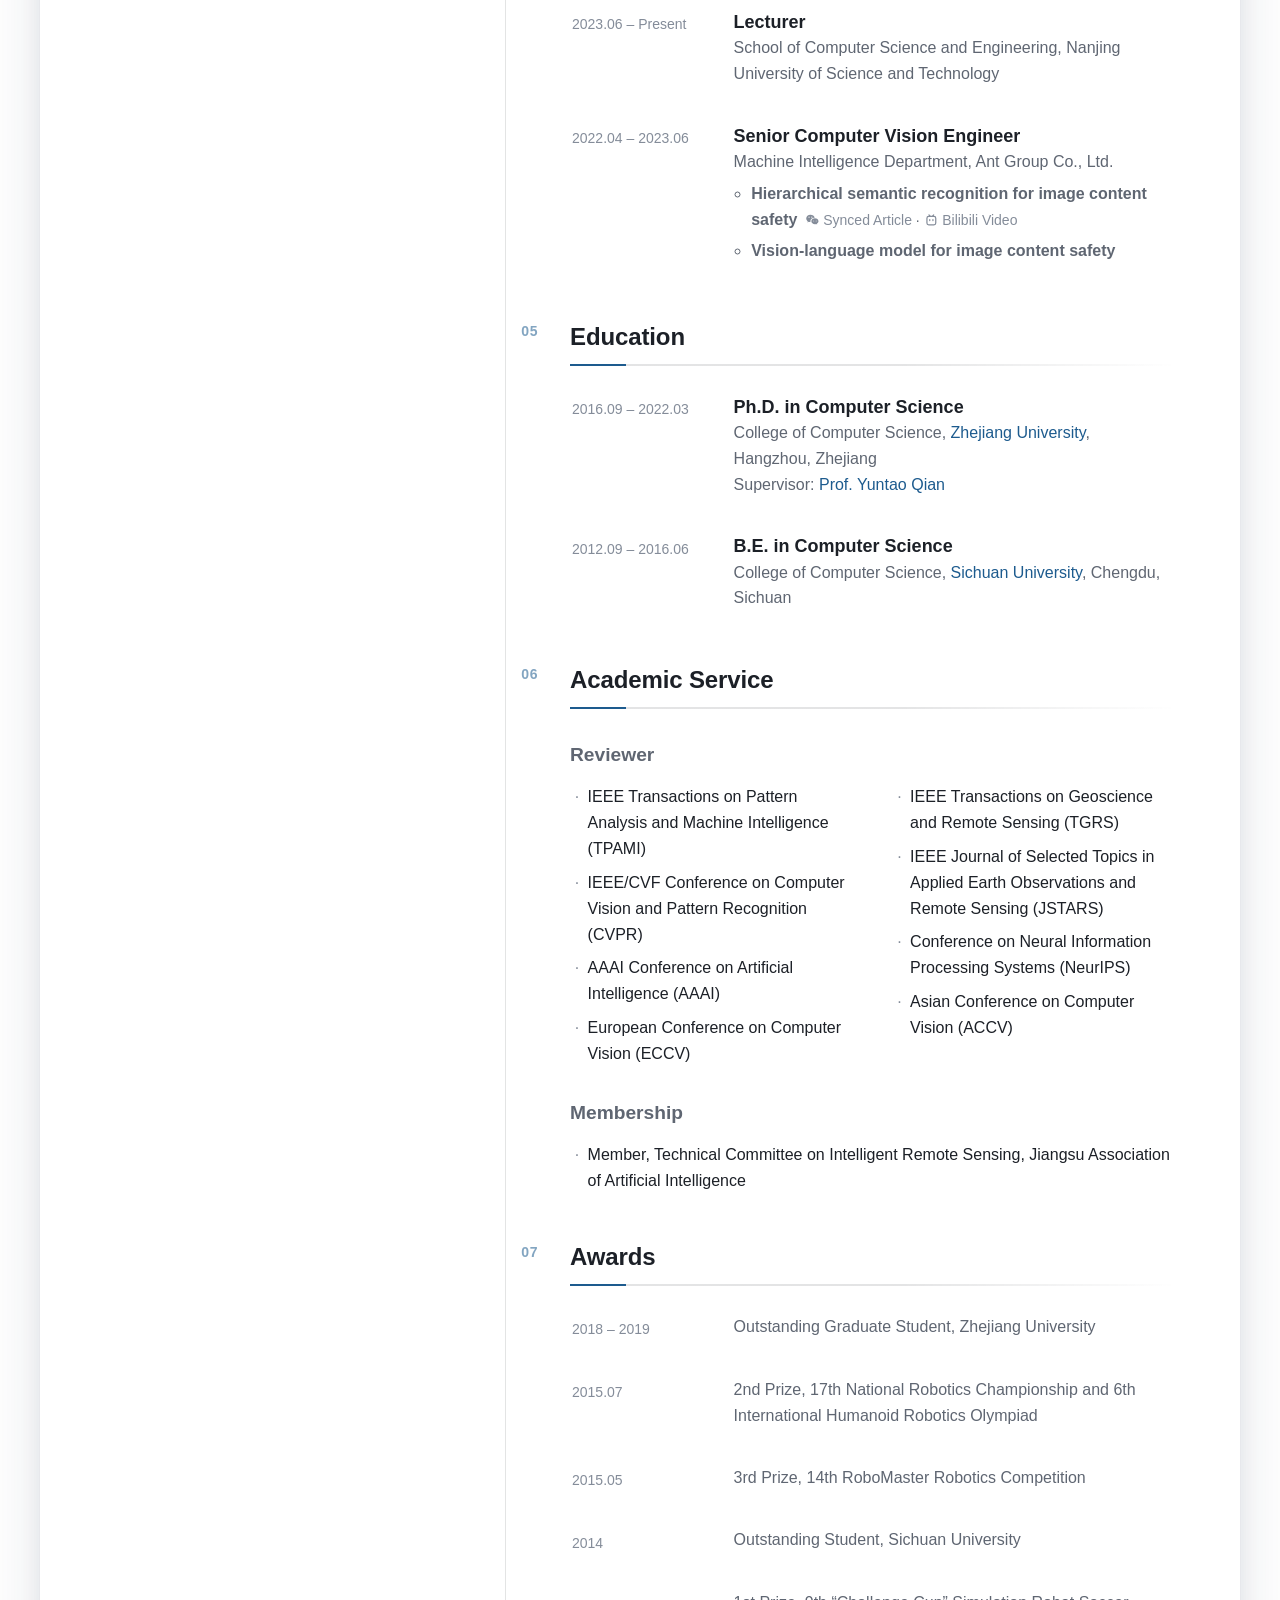
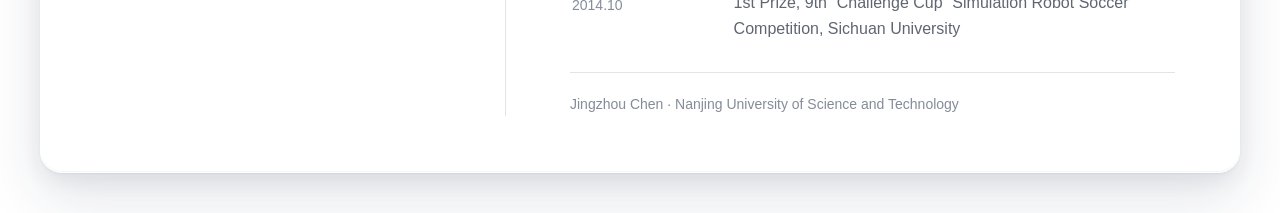
==== commit 81294c33: "Let the sidebar scroll on short viewports; add AlignDAT paper On viewports shorter than the sidebar," ====
--- a/index.html
+++ b/index.html
@@ -1,239 +1,515 @@
-<!DOCTYPE html PUBLIC "-//W3C//DTD XHTML 1.1//EN"
-  "http://www.w3.org/TR/xhtml11/DTD/xhtml11.dtd">
-<html xmlns="http://www.w3.org/1999/xhtml" xml:lang="en">
-<head>
-<meta name="generator" content="jemdoc, see http://jemdoc.jaboc.net/" />
-<meta http-equiv="Content-Type" content="text/html;charset=utf-8" />
-<link rel="stylesheet" href="jemdoc.css" type="text/css" />
-<link rel="shortcut icon" href="favicon.ico" />
-<link rel="bookmark" href="favicon.ico" type="image/x-icon"　/>
-<title>Jingzhou Chen (陈璟洲)</title>
-</head>
-<body>
-<table summary="Table for page layout." id="tlayout">
-<tr valign="top">
-<td id="layout-menu">
-<div class="menu-category">Menu</div>
-<div class="menu-item"><a href="index.html" class="current">Home</a></div>
-<div class="menu-item"><a href="https://scholar.google.com/citations?hl=zh-CN&user=h1VJq4kAAAAJ">Google Scholar</a></div>
-<div class="menu-item"><a href="https://www.researchgate.net/profile/Chen_Jingzhou">ResearchGate</a></div>
-<div class="menu-item"><a href="https://github.com/MonsterZhZh">GitHub</a></div>
-<!-- <div class="menu-item"><a href="http://tbd.com/">个人博客</a></div> -->
-</td>
-<td id="layout-content">
-<div id="toptitle">
-<h1>Jingzhou Chen (陈璟洲)</h1>
-</div>
-<table class="imgtable"><tr><td>
-<a href="https://monsterzhzh.github.io/"><img src="photos/bio.jpg" alt="alt text" width="131px" height="160px" /></a>&nbsp;</td>
-<td align="left"><p>Ph.D, Lecturer,<br />
-School of Computer Science and Engineering,<br />
-Nanjing University of Science and Technology, <br />
-200 Xiaolingwei Street, Xuanwu District, <br />
-Nanjing, Jiangsu, China <br /> 
-E-mail: <a href="mailto:jzchen@njust.edu.cn">jzchen@njust.edu.cn</a></p>
-</td></tr></table>
-<h2>Biography</h2>
-<p>I received my bachelor's degree from the school of computer science and technology, Sichuan University, in June 2016. From 2016 to 2022, I pursued my Ph.D. degree in the college of computer science at Zhejiang University and graduated in March 2022. 
-In 2022.04-2023.06, I worked as a senior computer vision engineer with the Security and Risk Management Group, Ant Group, China, where my work aimed to manage the risk from the image content. From 2023.06, I am a Lecturer at School of Computer Science and Engineering, Nanjing University of Science and Technology.
-My research interests lie in computer vision and remote sensing image analysis.</p>
-<h2>Research</h2>
-<!-- <p>My research interests include: </p> -->
-<ul>
-<!-- <li><p></p>
-</li> -->
-<li><p>Computer Vision: Hierarchical Multi-Granularity Recognition</p>
-</li>
-<li><p>Machine Learning: Deep Learning, Matrix/Tensor Decomposition, Dictionary Learning</p>
-</li>
-<li><p>Remote Sensing Image Analysis: Object Detection, Incremental Learning</p>
-</li>
-</ul>
-<h2>Working Experience</h2>
-<ul>
-<li>
-	<p>2023.06-. Lecturer, School of computer science and engineering, Nanjing University of Science and Technology.</p>
-</li>
-<li>
-	<p>2022.04-2023.06. Senior Computer Vision Engineer, Security and Risk Management Group, Ant Group Co., Ltd.</p>
-</li>
-</ul>
-<h2>Education</h2>
-<ul>
-<li>
-	<p>
-		<b>Ph.D. in computer science.</b> <span>2016.09 - 2022.03</span>
-		<br>
-		<a href="http://www.zju.edu.cn/">Zhejiang University</a>, Hangzhou, Zhejiang
-		<br>
-		Supervisor: <a href="https://person.zju.edu.cn/en/0098296">Prof. Yuntao Qian</a>
-	</p>
-</li>
-<li>
-	<p>
-		<b>B.E. in computer science.</b> <span>2012.09 - 2016.06</span>
-		<br>
-		<a href="https://www.scu.edu.cn/">Sichuan University</a>, Chengdu, Sichuan
-	</p>
-</li> 
-</ul>
-<h2>Selected Publications</h2>
-<ol>
-<li>
-	<p>
-	<span class="article">Mask-Guided Local–Global Attentive Network for Change Detection in Remote Sensing Images</span>
-	<br>
-	<span class="author">Fengchao Xiong, Tianhan Li, <strong>Jingzhou Chen*</strong>, Jun Zhou, Yuntao Qian</span>
-	<br>
-	<span class="venue"> <i>IEEE Journal of Selected Topics in Applied Earth Observations and Remote Sensing</i></span> (<strong>JSTARS</strong>), 2023. [<a href="https://ieeexplore.ieee.org/document/10381757?source=authoralert">PDF</a>]
-	</p>
-</li>
-<li>
-	<p>
-	<span class="article">Semantic Guided Level-Category Hybrid Prediction Network for Hierarchical Image Classification</span>
-	<br>
-	<span class="author">Peng Wang, <strong>Jingzhou Chen</strong>, Yuntao Qian*</span>
-	<br>
-	<span class="venue"> <i>International Journal of Wavelets, Multiresolution and Information Processing</i></span>, 2023. [<a href="https://arxiv.org/abs/2211.12277">PDF</a>]
-	</p>
-</li>
-<li>
-	<p>
-	<span class="article">Label Relation Graphs Enhanced Hierarchical Residual Network for Hierarchical Multi-Granularity Classification</span>
-	<br>
-	<span class="author"><strong>Jingzhou Chen</strong>, Peng Wang, Jian Liu, Yuntao Qian*</span>
-	<br>
-	<span class="venue"> <i>IEEE Conference on Computer Vision and Pattern Recognition</i> (<strong>CVPR</strong>)</span>, 2022. [<a href="pub/HRN.pdf">PDF</a>] [<a href="https://github.com/MonsterZhZh/HRN">code</a>]
-	</p>
-</li>
-<li>
-	<p>
-	<span class="article">Hierarchical Multilabel Ship Classification in Remote Sensing Images Using Label Relation Graphs</span>
-	<br>
-	<span class="author"><strong>Jingzhou Chen</strong>, Yuntao Qian*</span>
-	<br>
-	<span class="venue"> <i>IEEE Transactions on Geoscience and Remote Sensing</i> (<strong>TGRS</strong>)</span>, 2021. [<a href="pub/HMC.pdf">PDF</a>] [<a href="https://github.com/MonsterZhZh/HMC">code</a>]
-	</p>
-</li>
-<li>
-	<p>
-	<span class="article">Incremental Detection of Remote Sensing Objects With Feature Pyramid and Knowledge Distillation</span>
-	<br>
-	<span class="author"><strong>Jingzhou Chen</strong>, Shihao Wang, Ling Chen, Haibin Cai, Yuntao Qian*</span>
-	<br>
-	<span class="venue"> <i>IEEE Transactions on Geoscience and Remote Sensing</i> (<strong>TGRS</strong>)</span>, 2020. [<a href="pub/incremental.pdf">PDF</a>]
-	</p>
-</li>
-<li>
-	<p>
-	<span class="article">Hierarchical Multi-Label Ship Recognition in Remote Sensing Images Using Label Relation Graphs</span>
-	<br>
-	<span class="author"><strong>Jingzhou Chen</strong>, Yuntao Qian*</span>
-	<br>
-	<span class="venue"> <i>IEEE International Geoscience and Remote Sensing Symposium (<strong>IGARSS</strong>)</i></span>, 2021. [<a href="pub/HMC_Ship.pdf">PDF</a>] 
-	</p>
-</li>
-<li>
-	<p>
-	<span class="article">Deep Tensor Factorization for Hyperspectral Image Classification</span>
-	<br>
-	<span class="author"><strong>Jingzhou Chen</strong>, Wei Zhang, Minchao Ye, Yuntao Qian*</span>
-	<br>
-	<span class="venue"> <i>IEEE International Geoscience and Remote Sensing Symposium (<strong>IGARSS</strong>)</i></span>, 2018. [<a href="pub/Deep_Tensor.pdf">PDF</a>] [<a href="https://github.com/MonsterZhZh/DEEP-TENSOR-FACTORIZATION-FOR-HYPERSPECTRAL-IMAGE-CLASSIFICATION">code</a>]
-	</p>
-</li>
-<li>
-	<p>
-	<span class="article">Graph Regularized Autoencoder Based Feature Extraction for Hyperspectral Image Classification</span>
-	<br>
-	<span class="author">Xiaotian Fan, <strong>Jingzhou Chen</strong>, Yuntao Qian*</span>
-	<br>
-	<span class="venue"> <i>IEEE International Geoscience and Remote Sensing Symposium (<strong>IGARSS</strong>)</i></span>, 2021. [<a href="pub/xtfan.pdf">PDF</a>]
-	</p>
-</li>
-<li>
-	<p>
-	<span class="article">Multi-Label Remote Sensing Image Classification with Deformable Convolutions and Graph Neural Networks</span>
-	<br>
-	<span class="author">Yingyu Diao, <strong>Jingzhou Chen</strong>, Jun Zhou, Yuntao Qian*</span>
-	<br>
-	<span class="venue"> <i>IEEE International Geoscience and Remote Sensing Symposium (<strong>IGARSS</strong>)</i></span>, 2020. [<a href="pub/dyyu.pdf">PDF</a>]
-	</p>
-</li>
-<li>
-	<p>
-	<span class="article">Superpixel-Based Nonnegative Tensor Factorization for Hyperspectral Unmixing</span>
-	<br>
-	<span class="author">Fengchao Xiong, <strong>Jingzhou Chen</strong>, Jun Zhou, Yuntao Qian*</span>
-	<br>
-	<span class="venue"> <i>IEEE International Geoscience and Remote Sensing Symposium (<strong>IGARSS</strong>)</i></span>, 2018. [<a href="pub/fcxiong.pdf">PDF</a>]
-	</p>
-</li>
-<li>
-	<p>
-	<span class="article">Deconv R-CNN for Small Object Detection on Remote Sensing Images</span>
-	<br>
-	<span class="author">Wei Zhang, Shihao Wang, Sophanyouly Thachan, <strong>Jingzhou Chen</strong>, Jun Zhou, Yuntao Qian*</span>
-	<br>
-	<span class="venue"> <i>IEEE International Geoscience and Remote Sensing Symposium (<strong>IGARSS</strong>)</i></span>, 2018. [<a href="pub/wzhang.pdf">PDF</a>]
-	</p>
-</li>
-</ol>
-<p><b>Note</b>: * indicates the corresponding author.</p>
-
-<h3>Academic service</h3>
-<p><b>Reviewer</b></p>
-<ul>
-<li><p>IEEE Transactions on Pattern Analysis and Machine Intelligence (TPAMI)</p>
-</li> 
-<li><p>IEEE Transactions on Geoscience and Remote Sensing (TGRS)</p>
-</li>
-<li><p>IEEE Conference on Computer Vision and Pattern Recognition (CVPR)</p>
-</li>
-<li><p>IEEE International Conference on Multimedia and Expo (ICME)</p>
-</li>
-<li><p>International Conference on Pattern Recognition (ICPR)</p>
-</li>  
-<li><p>Asian Conference on Computer Vision (ACCV)</p>
-</li>
-</ul>
-
-<h2>Projects</h2>
-<ol>
-<li><p>Image Content Security Management, 2022.04-2023.06</p></li>
-<ul>
-<li><p>Manage terrorful, bloody, violent, and other risky images by designing multi-label and hierarchical multi-granularity methods to exploit relations among risks</p>
-</li>
-<li><p>Develop general representations that can adapt to different downstream tasks by utilizing vision-language and other multi-modal data</p>
-</li>
-</ul>
-<li><p>Arbitrary-oriented Ship Detection in Optical Remote-sensing Images, 2019.06-2021.05</p></li>
-<ul>
-<li><p>Propose incremental detection of remote sensing objects with feature pyramid and knowledge distillation to detect new classes</p>
-</li>
-<li><p>Propose hierarchical multi-granularity ship recognition using label relation graphs to exploit samples with multi-granularity labels</p>
-</li>
-</ul>
-</ol>
-
-<h2>Awards</h2>
-<ol>
-<li><p>Outstanding Graduate Student of Zhejiang University, 2018-2019</p>
-</li>
-<li><p>The 2nd Prize in the 17th National Robotics Championship and the 6th International Humanoid Robotics Olympiad, 07.2015</p>
-</li>
-<li><p>The 3rd Prize in the 14th RoboMaster Robotics Competition, 05.2015</p>
-</li>
-<li><p>Outstanding Student of Sichuan University, 2014</p>
-</li>
-<li><p>The 1st Prize in the 9th "Challenge Cup" Simulation Robot Soccer Competition of Sichuan University, 10.2014</p>
-</li>
-</ol>
-
-<p><br />
-<a href="cv/cv.pdf">A brief cv</a>.</p>
-</td>
-</tr>
-</table>
-</body>
-</html>
+<!DOCTYPE html>
+<html lang="en">
+<head>
+<meta charset="utf-8" />
+<meta name="viewport" content="width=device-width, initial-scale=1" />
+<title>Jingzhou Chen (陈璟洲)</title>
+<meta name="description" content="Jingzhou Chen is a Lecturer at the School of Computer Science and Engineering, Nanjing University of Science and Technology, working on computer vision and remote sensing information processing." />
+<meta name="author" content="Jingzhou Chen" />
+<link rel="shortcut icon" href="favicon.ico" />
+<link rel="alternate" hreflang="zh" href="index-zh.html" />
+<link rel="alternate" hreflang="en" href="index.html" />
+<link rel="stylesheet" href="style.css" />
+</head>
+<body>
+<div class="wrap">
+
+<aside class="sidebar">
+  <nav class="lang" aria-label="Language">
+    <a href="index.html" class="on" aria-current="page">EN</a>
+    <a href="index-zh.html" lang="zh">中文</a>
+  </nav>
+
+  <img class="portrait" src="photos/bio.jpg" alt="Portrait of Jingzhou Chen" width="200" height="244" />
+
+  <h1>Jingzhou Chen</h1>
+  <p class="affil">
+    School of Computer Science and Engineering<br />
+    Nanjing University of Science and Technology<br />
+    200 Xiaolingwei Street, Xuanwu District<br />
+    Nanjing, Jiangsu, China<br />
+    <a href="mailto:jzchen@njust.edu.cn">jzchen@njust.edu.cn</a>
+  </p>
+
+  <nav class="links">
+    <a href="https://scholar.google.com/citations?hl=zh-CN&amp;user=h1VJq4kAAAAJ">Google Scholar</a>
+    <a href="https://dblp.org/pid/229/5791.html">DBLP</a>
+    <a href="https://orcid.org/0000-0001-7297-4945">ORCID</a>
+    <a href="https://github.com/MonsterZhZh">GitHub</a>
+  </nav>
+
+  <ul class="toc">
+    <li><a href="#research">Research Interests</a></li>
+    <li><a href="#publications">Publications</a></li>
+    <li><a href="#grants">Research Grants</a></li>
+    <li><a href="#experience">Experience</a></li>
+    <li><a href="#education">Education</a></li>
+    <li><a href="#service">Academic Service</a></li>
+    <li><a href="#awards">Awards</a></li>
+  </ul>
+</aside>
+
+<main class="content">
+
+<aside class="notice">
+  <svg class="notice-ico" viewBox="0 0 24 24" fill="currentColor" aria-hidden="true"><path d="M18.5 3.1a1 1 0 0 0-1.06.1L10.6 8.5H6.2A3.2 3.2 0 0 0 3 11.7v1.1a3.2 3.2 0 0 0 3.2 3.2h.7l1.3 4.3a1 1 0 0 0 1 .7h1.6a1 1 0 0 0 .95-1.3L10.6 16h.02l6.82 5.3A1 1 0 0 0 19 20.5V4a1 1 0 0 0-.5-.9ZM17 18.5l-5.5-4.3V10.3L17 6v12.5ZM6.2 10.5h3.3v3.5H6.2a1.2 1.2 0 0 1-1.2-1.2v-1.1a1.2 1.2 0 0 1 1.2-1.2Zm3.1 8-.9-3h.9l.9 3h-.9Z"/><path d="M20.8 9.2a1 1 0 0 0 0 2 1.3 1.3 0 0 1 0 2.6 1 1 0 0 0 0 2 3.3 3.3 0 0 0 0-6.6Z"/></svg>
+  <p>Openings are available on a rolling basis. I welcome enquiries by <a href="mailto:jzchen@njust.edu.cn">email</a> about research training, undergraduate final-year projects, and graduate study. <b>Now recruiting M.Sc. students for Fall 2026 and Fall 2027 admission!</b></p>
+</aside>
+
+
+<section id="research">
+  <h2>Research Interests</h2>
+  <ul class="interests">
+    <li><b>Computer Vision</b> — prior modelling of multi-granularity visual semantic structures</li>
+    <li><b>Aerospace Information Processing</b> — object detection, semantic segmentation, change detection</li>
+    <li><b>Machine Learning</b> — deep learning, dictionary learning, multi-modal representation learning</li>
+  </ul>
+</section>
+
+<section id="publications">
+  <h2>Selected Publications</h2>
+  <ol class="list">
+
+    <li class="entry">
+      <div class="when">2026</div>
+      <div>
+        <div class="title">Balanced Hierarchical Contrastive Learning with Decoupled Queries for Fine-Grained Object Detection in Remote Sensing Images</div>
+        <div class="authors"><span class="me">Jingzhou Chen</span>, Dexin Chen, Fengchao Xiong, Yuntao Qian, Liang Xiao</div>
+        <div class="venue">
+          <span class="tag major">CVPR</span>
+          <i>IEEE/CVF Conference on Computer Vision and Pattern Recognition</i>
+          <span class="res"><a href="https://openaccess.thecvf.com/content/CVPR2026/html/Chen_Balanced_Hierarchical_Contrastive_Learning_with_Decoupled_Queries_for_Fine-grained_Object_CVPR_2026_paper.html">PDF</a> &middot; <a href="https://github.com/chncdx/BHCL">Code</a></span>
+        </div>
+      </div>
+    </li>
+
+    <li class="entry">
+      <div class="when">2022</div>
+      <div>
+        <div class="title">Label Relation Graphs Enhanced Hierarchical Residual Network for Hierarchical Multi-Granularity Classification</div>
+        <div class="authors"><span class="me">Jingzhou Chen</span>, Peng Wang, Jian Liu, Yuntao Qian</div>
+        <div class="venue">
+          <span class="tag major">CVPR</span>
+          <i>IEEE/CVF Conference on Computer Vision and Pattern Recognition</i>
+          <span class="res"><a href="pub/HRN.pdf">PDF</a> &middot; <a href="https://github.com/MonsterZhZh/HRN">Code</a></span>
+        </div>
+      </div>
+    </li>
+
+    <li class="entry">
+      <div class="when">2025</div>
+      <div>
+        <div class="title">Adaptive Label Granularity Selection for Remote Sensing Targets: Balancing Accuracy and Specificity</div>
+        <div class="authors"><span class="me">Jingzhou Chen</span>, Junjie Huang, Peng Wang, Fengchao Xiong, Yuntao Qian, Liang Xiao</div>
+        <div class="venue">
+          <span class="tag major">TGRS</span>
+          <i>IEEE Transactions on Geoscience and Remote Sensing</i>
+          <span class="res"><a href="https://ieeexplore.ieee.org/document/11145164/">PDF</a></span>
+        </div>
+      </div>
+    </li>
+
+    <li class="entry">
+      <div class="when">2025</div>
+      <div>
+        <div class="title">Hierarchical Contrastive Learning for Multigranularity Ship Classification with Learnable Class Queries</div>
+        <div class="authors"><span class="me">Jingzhou Chen</span>, Fengchao Xiong, Yuntao Qian, Liang Xiao</div>
+        <div class="venue">
+          <span class="tag major">TGRS</span>
+          <i>IEEE Transactions on Geoscience and Remote Sensing</i>
+          <span class="res"><a href="https://ieeexplore.ieee.org/document/10994992/">PDF</a></span>
+        </div>
+      </div>
+    </li>
+
+    <li class="entry">
+      <div class="when">2021</div>
+      <div>
+        <div class="title">Hierarchical Multilabel Ship Classification in Remote Sensing Images Using Label Relation Graphs</div>
+        <div class="authors"><span class="me">Jingzhou Chen</span>, Yuntao Qian</div>
+        <div class="venue">
+          <span class="tag major">TGRS</span>
+          <i>IEEE Transactions on Geoscience and Remote Sensing</i>
+          <span class="res"><a href="pub/HMC.pdf">PDF</a> &middot; <a href="https://github.com/MonsterZhZh/HMC">Code</a></span>
+        </div>
+      </div>
+    </li>
+
+    <li class="entry">
+      <div class="when">2020</div>
+      <div>
+        <div class="title">Incremental Detection of Remote Sensing Objects With Feature Pyramid and Knowledge Distillation</div>
+        <div class="authors"><span class="me">Jingzhou Chen</span>, Shihao Wang, Ling Chen, Haibin Cai, Yuntao Qian</div>
+        <div class="venue">
+          <span class="tag major">TGRS</span>
+          <i>IEEE Transactions on Geoscience and Remote Sensing</i>
+          <span class="res"><a href="pub/incremental.pdf">PDF</a></span>
+        </div>
+      </div>
+    </li>
+
+    <li class="entry">
+      <div class="when">2024</div>
+      <div>
+        <div class="title">Mask-Guided Local–Global Attentive Network for Change Detection in Remote Sensing Images</div>
+        <div class="authors">Fengchao Xiong, Tianhan Li, <span class="me">Jingzhou Chen</span>*, Jun Zhou, Yuntao Qian</div>
+        <div class="venue">
+          <span class="tag major">JSTARS</span>
+          <i>IEEE Journal of Selected Topics in Applied Earth Observations and Remote Sensing</i>
+          <span class="honor">ESI Highly Cited</span>
+          <span class="res"><a href="https://ieeexplore.ieee.org/document/10381757?source=authoralert">PDF</a></span>
+        </div>
+      </div>
+    </li>
+
+    <li class="entry">
+      <div class="when">2026</div>
+      <div>
+        <div class="title">AlignDAT: Illumination-Aligned Difference-Aware Transformer for Remote Sensing Change Captioning</div>
+        <div class="authors">Lingwu Meng, Ling Hu, Jing Wang, <span class="me">Jingzhou Chen</span>, Liang Xiao</div>
+        <div class="venue">
+          <span class="tag major">PR</span>
+          <i>Pattern Recognition</i>
+          <span class="res"><a href="https://doi.org/10.1016/j.patcog.2026.114693">PDF</a></span>
+        </div>
+      </div>
+    </li>
+
+    <li class="entry">
+      <div class="when">2026</div>
+      <div>
+        <div class="title">Bridging the Resolution Gap: Semantic-Aware Alignment for Cross-Resolution Change Detection</div>
+        <div class="authors">Hao Wang, Fengchao Xiong, Yijun Zhang, Jianfeng Lu, <span class="me">Jingzhou Chen</span>, Yuntao Qian</div>
+        <div class="venue">
+          <span class="tag major">PR</span>
+          <i>Pattern Recognition</i>
+          <span class="res"><a href="https://doi.org/10.1016/j.patcog.2026.113053">PDF</a></span>
+        </div>
+      </div>
+    </li>
+
+    <li class="entry">
+      <div class="when">2025</div>
+      <div>
+        <div class="title">Deep Equilibrium Convolutional Sparse Coding for Hyperspectral Image Denoising</div>
+        <div class="authors">Jin Ye, Jingran Wang, Fengchao Xiong, <span class="me">Jingzhou Chen</span>, Yuntao Qian</div>
+        <div class="venue">
+          <span class="tag major">TGRS</span>
+          <i>IEEE Transactions on Geoscience and Remote Sensing</i>
+          <span class="res"><a href="https://ieeexplore.ieee.org/document/11142815/">PDF</a></span>
+        </div>
+      </div>
+    </li>
+
+    <li class="entry">
+      <div class="when">2025</div>
+      <div>
+        <div class="title">Semantic Distance Modeling for Multi-Granularity Classes in Hierarchical Ship Classification</div>
+        <div class="authors"><span class="me">Jingzhou Chen</span>, Junjie Huang, Fengchao Xiong, Liang Xiao, Yuntao Qian</div>
+        <div class="venue">
+          <span class="tag">IGARSS</span>
+          <i>IEEE International Geoscience and Remote Sensing Symposium</i>
+        </div>
+      </div>
+    </li>
+
+    <li class="entry">
+      <div class="when">2021</div>
+      <div>
+        <div class="title">Hierarchical Multi-Label Ship Recognition in Remote Sensing Images Using Label Relation Graphs</div>
+        <div class="authors"><span class="me">Jingzhou Chen</span>, Yuntao Qian</div>
+        <div class="venue">
+          <span class="tag">IGARSS</span>
+          <i>IEEE International Geoscience and Remote Sensing Symposium</i>
+          <span class="res"><a href="pub/HMC_Ship.pdf">PDF</a></span>
+        </div>
+      </div>
+    </li>
+
+    <li class="entry">
+      <div class="when">2018</div>
+      <div>
+        <div class="title">Deep Tensor Factorization for Hyperspectral Image Classification</div>
+        <div class="authors"><span class="me">Jingzhou Chen</span>, Wei Zhang, Minchao Ye, Yuntao Qian</div>
+        <div class="venue">
+          <span class="tag">IGARSS</span>
+          <i>IEEE International Geoscience and Remote Sensing Symposium</i>
+          <span class="res"><a href="pub/Deep_Tensor.pdf">PDF</a> &middot; <a href="https://github.com/MonsterZhZh/DEEP-TENSOR-FACTORIZATION-FOR-HYPERSPECTRAL-IMAGE-CLASSIFICATION">Code</a></span>
+        </div>
+      </div>
+    </li>
+
+  </ol>
+
+  <h3>Additional Publications</h3>
+  <ol class="list">
+
+    <li class="entry">
+      <div class="when">2023</div>
+      <div>
+        <div class="title">Semantic Guided Level-Category Hybrid Prediction Network for Hierarchical Image Classification</div>
+        <div class="authors">Peng Wang, <span class="me">Jingzhou Chen</span>, Yuntao Qian</div>
+        <div class="venue">
+          <span class="tag">IJWMIP</span>
+          <i>International Journal of Wavelets, Multiresolution and Information Processing</i>
+          <span class="res"><a href="https://arxiv.org/abs/2211.12277">PDF</a></span>
+        </div>
+      </div>
+    </li>
+
+    <li class="entry">
+      <div class="when">2021</div>
+      <div>
+        <div class="title">Graph Regularized Autoencoder Based Feature Extraction for Hyperspectral Image Classification</div>
+        <div class="authors">Xiaotian Fan, <span class="me">Jingzhou Chen</span>, Yuntao Qian</div>
+        <div class="venue">
+          <span class="tag">IGARSS</span>
+          <i>IEEE International Geoscience and Remote Sensing Symposium</i>
+          <span class="res"><a href="pub/xtfan.pdf">PDF</a></span>
+        </div>
+      </div>
+    </li>
+
+    <li class="entry">
+      <div class="when">2020</div>
+      <div>
+        <div class="title">Multi-Label Remote Sensing Image Classification with Deformable Convolutions and Graph Neural Networks</div>
+        <div class="authors">Yingyu Diao, <span class="me">Jingzhou Chen</span>, Jun Zhou, Yuntao Qian</div>
+        <div class="venue">
+          <span class="tag">IGARSS</span>
+          <i>IEEE International Geoscience and Remote Sensing Symposium</i>
+          <span class="res"><a href="pub/dyyu.pdf">PDF</a></span>
+        </div>
+      </div>
+    </li>
+
+    <li class="entry">
+      <div class="when">2018</div>
+      <div>
+        <div class="title">Superpixel-Based Nonnegative Tensor Factorization for Hyperspectral Unmixing</div>
+        <div class="authors">Fengchao Xiong, <span class="me">Jingzhou Chen</span>, Jun Zhou, Yuntao Qian</div>
+        <div class="venue">
+          <span class="tag">IGARSS</span>
+          <i>IEEE International Geoscience and Remote Sensing Symposium</i>
+          <span class="res"><a href="pub/fcxiong.pdf">PDF</a></span>
+        </div>
+      </div>
+    </li>
+
+    <li class="entry">
+      <div class="when">2018</div>
+      <div>
+        <div class="title">Deconv R-CNN for Small Object Detection on Remote Sensing Images</div>
+        <div class="authors">Wei Zhang, Shihao Wang, Sophanyouly Thachan, <span class="me">Jingzhou Chen</span>, Jun Zhou, Yuntao Qian</div>
+        <div class="venue">
+          <span class="tag">IGARSS</span>
+          <i>IEEE International Geoscience and Remote Sensing Symposium</i>
+          <span class="res"><a href="pub/wzhang.pdf">PDF</a></span>
+        </div>
+      </div>
+    </li>
+
+  </ol>
+  <p class="note">* indicates the corresponding author.</p>
+</section>
+
+<section id="grants">
+  <h2>Research Grants</h2>
+  <ul class="list timeline">
+
+    <li class="entry">
+      <div class="when">2026.01 – 2028.12</div>
+      <div>
+        <div class="title">Young Scientists Fund, National Natural Science Foundation of China<span class="role-chip pi">PI</span></div>
+      </div>
+    </li>
+
+    <li class="entry">
+      <div class="when">2024.09 – 2027.08</div>
+      <div>
+        <div class="title">Youth Fund, Natural Science Foundation of Jiangsu Province<span class="role-chip pi">PI</span></div>
+      </div>
+    </li>
+
+    <li class="entry">
+      <div class="when">2023.11 – 2024.10</div>
+      <div>
+        <div class="title">Interactive Segmentation of Remote Sensing Images Driven by Foundation Model Knowledge<span class="role-chip pi">PI</span></div>
+        <div class="venue">Open Fund, Jiangsu Engineering Research Center of Aeronautical Earth Observation and Intelligent Perception</div>
+      </div>
+    </li>
+
+    <li class="entry">
+      <div class="when">2024.12</div>
+      <div>
+        <div class="title">Jiangsu Province &ldquo;Shuangchuang&rdquo; (Innovation and Entrepreneurship) Doctoral Talent Support Program<span class="role-chip pi">PI</span></div>
+      </div>
+    </li>
+
+    <li class="entry">
+      <div class="when">2024.09 – 2027.09</div>
+      <div>
+        <div class="title">Low-Altitude Multi-Modal Remote Sensing Foundation Models and Intelligent Interpretation<span class="role-chip">Co-I</span></div>
+        <div class="venue">Frontier Technology R&amp;D Program of Jiangsu Province</div>
+      </div>
+    </li>
+
+
+    <li class="entry">
+      <div class="when">2023.11 – 2025.11</div>
+      <div>
+        <div class="title">Hairstyle Generation Based on Multi-Modal Pre-Trained Models<span class="role-chip">Co-I</span></div>
+        <div class="venue">Industry contract, Suzhou Jianyun Intelligent Technology Co., Ltd.</div>
+      </div>
+    </li>
+
+  </ul>
+</section>
+
+<section id="experience">
+  <h2>Experience</h2>
+  <ul class="list timeline">
+    <li class="entry">
+      <div class="when">2023.06 – Present</div>
+      <div>
+        <div class="title">Lecturer</div>
+        <div class="venue">School of Computer Science and Engineering, Nanjing University of Science and Technology</div>
+      </div>
+    </li>
+    <li class="entry">
+      <div class="when">2022.04 – 2023.06</div>
+      <div>
+        <div class="title">Senior Computer Vision Engineer</div>
+        <div class="venue">Machine Intelligence Department, Ant Group Co., Ltd.</div>
+        <ul class="sub">
+          <li><b>Hierarchical semantic recognition for image content safety</b><span class="res"><a href="https://mp.weixin.qq.com/s/Rsdyly-2O77h52Byd1TcYw"><svg class="ico" viewBox="0 0 24 24" fill="currentColor" aria-hidden="true"><path d="M8.9 3C5.1 3 2 5.7 2 9c0 1.9 1 3.5 2.6 4.7l-.6 2 2.3-1.2c.7.2 1.5.3 2.3.3h.4a5.3 5.3 0 0 1-.2-1.4c0-3.1 2.9-5.6 6.5-5.6h.6C15.2 4.9 12.3 3 8.9 3ZM6.6 5.9a.9.9 0 1 1 0 1.8.9.9 0 0 1 0-1.8Zm4.6 0a.9.9 0 1 1 0 1.8.9.9 0 0 1 0-1.8Z"/><path d="M22 13.4c0-2.7-2.6-4.8-5.8-4.8s-5.8 2.1-5.8 4.8 2.6 4.8 5.8 4.8c.7 0 1.3-.1 1.9-.3l1.8 1-.5-1.6c1.6-.9 2.6-2.3 2.6-3.9Zm-7.7-1.3a.8.8 0 1 1 0 1.6.8.8 0 0 1 0-1.6Zm3.9 0a.8.8 0 1 1 0 1.6.8.8 0 0 1 0-1.6Z"/></svg>Synced Article</a> &middot; <a href="https://www.bilibili.com/video/BV1u3411u7uh/"><svg class="ico" viewBox="0 0 24 24" fill="currentColor" aria-hidden="true"><path d="M7.4 2.3a1 1 0 0 1 1.4 0L11 4.5h2l2.2-2.2a1 1 0 0 1 1.4 1.4l-.8.8h.4a4 4 0 0 1 4 4v8a4 4 0 0 1-4 4H7.8a4 4 0 0 1-4-4v-8a4 4 0 0 1 4-4h.4l-.8-.8a1 1 0 0 1 0-1.4Zm.4 4.2a2 2 0 0 0-2 2v8a2 2 0 0 0 2 2h8.4a2 2 0 0 0 2-2v-8a2 2 0 0 0-2-2H7.8Zm1.6 3.3a1 1 0 0 1 1 1v1.5a1 1 0 1 1-2 0v-1.5a1 1 0 0 1 1-1Zm5.2 0a1 1 0 0 1 1 1v1.5a1 1 0 1 1-2 0v-1.5a1 1 0 0 1 1-1Z"/></svg>Bilibili Video</a></span></li>
+          <li><b>Vision-language model for image content safety</b></li>
+        </ul>
+      </div>
+    </li>
+  </ul>
+</section>
+
+<section id="education">
+  <h2>Education</h2>
+  <ul class="list timeline">
+    <li class="entry">
+      <div class="when">2016.09 – 2022.03</div>
+      <div>
+        <div class="title">Ph.D. in Computer Science</div>
+        <div class="venue">
+          College of Computer Science, <a href="http://www.zju.edu.cn/">Zhejiang University</a>, Hangzhou, Zhejiang<br />
+          Supervisor: <a href="https://person.zju.edu.cn/en/0098296">Prof. Yuntao Qian</a>
+        </div>
+      </div>
+    </li>
+    <li class="entry">
+      <div class="when">2012.09 – 2016.06</div>
+      <div>
+        <div class="title">B.E. in Computer Science</div>
+        <div class="venue">
+          College of Computer Science, <a href="https://www.scu.edu.cn/">Sichuan University</a>, Chengdu, Sichuan
+        </div>
+      </div>
+    </li>
+  </ul>
+</section>
+
+<section id="service">
+  <h2>Academic Service</h2>
+
+  <h3>Reviewer</h3>
+  <ul class="inline cols2">
+    <li>IEEE Transactions on Pattern Analysis and Machine Intelligence (TPAMI)</li>
+    <li>IEEE/CVF Conference on Computer Vision and Pattern Recognition (CVPR)</li>
+    <li>AAAI Conference on Artificial Intelligence (AAAI)</li>
+    <li>European Conference on Computer Vision (ECCV)</li>
+    <li>IEEE Transactions on Geoscience and Remote Sensing (TGRS)</li>
+    <li>IEEE Journal of Selected Topics in Applied Earth Observations and Remote Sensing (JSTARS)</li>
+    <li>Conference on Neural Information Processing Systems (NeurIPS)</li>
+    <li>Asian Conference on Computer Vision (ACCV)</li>
+  </ul>
+
+  <h3>Membership</h3>
+  <ul class="inline">
+    <li>Member, Technical Committee on Intelligent Remote Sensing, Jiangsu Association of Artificial Intelligence</li>
+  </ul>
+</section>
+
+
+<section id="awards">
+  <h2>Awards</h2>
+  <ul class="list timeline">
+    <li class="entry">
+      <div class="when">2018 – 2019</div>
+      <div class="venue">Outstanding Graduate Student, Zhejiang University</div>
+    </li>
+    <li class="entry">
+      <div class="when">2015.07</div>
+      <div class="venue">2nd Prize, 17th National Robotics Championship and 6th International Humanoid Robotics Olympiad</div>
+    </li>
+    <li class="entry">
+      <div class="when">2015.05</div>
+      <div class="venue">3rd Prize, 14th RoboMaster Robotics Competition</div>
+    </li>
+    <li class="entry">
+      <div class="when">2014</div>
+      <div class="venue">Outstanding Student, Sichuan University</div>
+    </li>
+    <li class="entry">
+      <div class="when">2014.10</div>
+      <div class="venue">1st Prize, 9th &ldquo;Challenge Cup&rdquo; Simulation Robot Soccer Competition, Sichuan University</div>
+    </li>
+  </ul>
+</section>
+
+<footer>
+  <span>Jingzhou Chen &middot; Nanjing University of Science and Technology</span>
+</footer>
+
+</main>
+</div>
+
+<script>
+/* Highlight the sidebar entry for whichever section is currently in view. */
+(function () {
+  var links = Array.prototype.slice.call(document.querySelectorAll('.toc a'));
+  if (!links.length) return;
+
+  var sections = links.map(function (a) {
+    return document.querySelector(a.getAttribute('href'));
+  });
+
+  var queued = false;
+  function update() {
+    queued = false;
+    var probe = window.scrollY + window.innerHeight * 0.22;
+    var current = 0;
+    for (var i = 0; i < sections.length; i++) {
+      if (!sections[i]) continue;
+      var top = sections[i].getBoundingClientRect().top + window.scrollY;
+      if (top <= probe) current = i;
+    }
+    /* pin to the last entry at the page bottom — but only when the page is
+       actually scrollable, otherwise this misfires before images settle */
+    var scrollable = document.documentElement.scrollHeight - window.innerHeight;
+    if (scrollable > 8 && window.scrollY >= scrollable - 4) {
+      current = sections.length - 1;
+    }
+    for (var j = 0; j < links.length; j++) {
+      links[j].classList.toggle('on', j === current);
+    }
+  }
+
+  function onScroll() {
+    if (!queued) { queued = true; requestAnimationFrame(update); }
+  }
+
+  addEventListener('scroll', onScroll, { passive: true });
+  addEventListener('resize', onScroll);
+  addEventListener('load', onScroll);   /* re-measure once images have sized */
+  update();
+})();
+</script>
+</body>
+</html>
--- a/style.css
+++ b/style.css
@@ -0,0 +1,721 @@
+/* ---------------------------------------------------------------
+   Jingzhou Chen — academic homepage
+   Two-column glass layout (sticky sidebar + content) on wide screens.
+   Shared by index.html (EN) and index-zh.html (ZH).
+   --------------------------------------------------------------- */
+
+:root {
+  --fg:        #1c2027;
+  --muted:     #5f6672;
+  --faint:     #848c99;
+  --rule:      rgba(28, 32, 39, .12);
+  --accent:    #1d5b8e;
+  --accent-bg: rgba(29, 91, 142, .10);
+  --tag-bg:    rgba(28, 32, 39, .06);
+
+  --glass:      rgba(255, 255, 255, .42);
+  --glass-edge: rgba(255, 255, 255, .8);
+  /* stacked shadows + an inner bevel read as thickness, not a flat pane */
+  --glass-shadow:
+      0 1px 2px rgba(24, 44, 74, .06),
+      0 8px 20px rgba(24, 44, 74, .07),
+      0 24px 60px rgba(24, 44, 74, .12),
+      inset 0 1px 0 rgba(255, 255, 255, .85),
+      inset 0 -1px 0 rgba(24, 44, 74, .06);
+  --panel:      rgba(255, 255, 255, .34);
+  --panel-edge: rgba(255, 255, 255, .7);
+  --panel-shadow:
+      0 2px 6px rgba(24, 44, 74, .05),
+      0 12px 28px rgba(24, 44, 74, .09),
+      inset 0 1px 0 rgba(255, 255, 255, .8);
+
+  --base1: #f2f6fb;
+  --base2: #e6ebf4;
+
+  /* recruiting notice — deliberately off the page's blue-grey palette */
+  --notice-bg:     rgba(214, 158, 46, .13);
+  --notice-edge:   rgba(178, 130, 30, .30);
+  --notice-accent: #b5831f;
+  --notice-strong: #8a6212;
+
+  /* Arial for Latin, KaiTi for CJK — fallback runs per glyph */
+  --font: Arial, "Helvetica Neue", Helvetica,
+          KaiTi, "Kaiti SC", STKaiti, "TW-Kai", 楷体,
+          "AR PL UKai CN", "Songti SC", serif;
+
+  /* type scale — each step maps to one level of the hierarchy */
+  --t-name:    2.75rem;  /* page owner            */
+  --t-section: 1.5rem;   /* section heading       */
+  --t-sub:     1.2rem;   /* sub-heading           */
+  --t-body:    1.125rem; /* body copy, item title */
+  --t-meta:    1rem;     /* authors, venue, notes */
+  --t-small:   .875rem;  /* dates, resource links */
+  --t-micro:   .75rem;   /* tags, chips           */
+}
+
+@media (prefers-color-scheme: dark) {
+  :root {
+    --fg:        #e7e9ec;
+    --muted:     #a3a9b4;
+    --faint:     #868d99;
+    --rule:      rgba(231, 233, 236, .14);
+    --accent:    #8ec0e8;
+    --accent-bg: rgba(142, 192, 232, .14);
+    --tag-bg:    rgba(231, 233, 236, .08);
+
+    --glass:      rgba(30, 34, 42, .44);
+    --glass-edge: rgba(255, 255, 255, .14);
+    --glass-shadow:
+        0 1px 2px rgba(0, 0, 0, .30),
+        0 8px 20px rgba(0, 0, 0, .30),
+        0 24px 60px rgba(0, 0, 0, .42),
+        inset 0 1px 0 rgba(255, 255, 255, .13),
+        inset 0 -1px 0 rgba(0, 0, 0, .25);
+    --panel:      rgba(255, 255, 255, .055);
+    --panel-edge: rgba(255, 255, 255, .11);
+    --panel-shadow:
+        0 2px 6px rgba(0, 0, 0, .25),
+        0 12px 28px rgba(0, 0, 0, .32),
+        inset 0 1px 0 rgba(255, 255, 255, .10);
+
+    --base1: #101319;
+    --base2: #0a0c10;
+
+    --notice-bg:     rgba(214, 168, 74, .13);
+    --notice-edge:   rgba(214, 168, 74, .27);
+    --notice-accent: #d9b168;
+    --notice-strong: #ecc98d;
+  }
+}
+
+*, *::before, *::after { box-sizing: border-box; }
+
+html { min-height: 100%; scroll-behavior: smooth; }
+@media (prefers-reduced-motion: reduce) {
+  html { scroll-behavior: auto; }
+  * { transition: none !important; }
+}
+
+body {
+  margin: 0;
+  min-height: 100vh;
+  color: var(--fg);
+  font-family: var(--font);
+  font-size: 18px;
+  line-height: 1.62;
+  -webkit-font-smoothing: antialiased;
+
+  background: linear-gradient(158deg, var(--base1) 0%, var(--base2) 100%);
+  background-attachment: fixed;
+}
+
+/* CJK copy gets a touch more leading */
+body.zh { line-height: 1.75; }
+
+/* ---------- glass shell: sidebar + content ---------- */
+
+.wrap {
+  max-width: 96rem;
+  /* explicit width, so the background frame survives even when the viewport
+     is narrower than max-width (where `auto` margins would collapse to 0) */
+  width: calc(100% - 5rem);
+  margin: 2.5rem auto;
+  padding: 3.25rem 4rem 3.5rem;
+
+  display: grid;
+  grid-template-columns: 21rem 1fr;
+  gap: 4rem;
+  align-items: start;
+
+  position: relative;
+  background: var(--glass);
+  -webkit-backdrop-filter: blur(30px) saturate(175%);
+  backdrop-filter: blur(30px) saturate(175%);
+  border: 1px solid var(--glass-edge);
+  border-radius: 22px;
+  box-shadow: var(--glass-shadow);
+}
+
+/* specular sheen across the top edge — the cue that sells "glass" */
+.wrap::before {
+  content: "";
+  position: absolute;
+  inset: 0;
+  border-radius: inherit;
+  pointer-events: none;
+  background: linear-gradient(
+      168deg,
+      rgba(255, 255, 255, .38) 0%,
+      rgba(255, 255, 255, .10) 22%,
+      transparent 45%);
+}
+@media (prefers-color-scheme: dark) {
+  .wrap::before {
+    background: linear-gradient(
+        168deg,
+        rgba(255, 255, 255, .09) 0%,
+        rgba(255, 255, 255, .03) 22%,
+        transparent 45%);
+  }
+}
+
+/* inner rim — light gathering at the edge of the pane */
+.wrap::after {
+  content: "";
+  position: absolute;
+  inset: 0;
+  border-radius: inherit;
+  pointer-events: none;
+  box-shadow:
+      inset 0 0 0 1px rgba(255, 255, 255, .34),
+      inset 0 0 30px rgba(255, 255, 255, .18);
+}
+@media (prefers-color-scheme: dark) {
+  .wrap::after {
+    box-shadow:
+        inset 0 0 0 1px rgba(255, 255, 255, .07),
+        inset 0 0 30px rgba(255, 255, 255, .045);
+  }
+}
+
+/* if the browser cannot blur, lean on opacity so text stays readable */
+@supports not ((backdrop-filter: blur(1px)) or (-webkit-backdrop-filter: blur(1px))) {
+  :root { --glass: rgba(255, 255, 255, .90); --panel: rgba(255, 255, 255, .72); }
+  @media (prefers-color-scheme: dark) {
+    :root { --glass: rgba(26, 29, 35, .93); --panel: rgba(255, 255, 255, .07); }
+  }
+}
+
+/* ---------- recruiting notice ---------- */
+
+.notice {
+  display: flex;
+  align-items: flex-start;
+  gap: .9rem;
+  margin-bottom: 2.5rem;
+  padding: 1.05rem 1.35rem;
+  background: var(--notice-bg);
+  border: 1px solid var(--notice-edge);
+  border-left: 3px solid var(--notice-accent);
+  border-radius: 12px;
+  font-size: var(--t-meta);
+  line-height: 1.65;
+}
+
+.notice p { margin: 0; font-size: inherit; max-width: none; }
+.notice b { color: var(--notice-strong); font-weight: 700; }
+.notice a {
+  color: var(--notice-strong);
+  font-weight: 700;
+  border-bottom: 1px solid rgba(138, 98, 18, .45);
+}
+.notice a:hover { border-bottom-color: currentColor; }
+@media (prefers-color-scheme: dark) {
+  .notice a { border-bottom-color: rgba(236, 201, 141, .45); }
+}
+
+.notice-ico {
+  width: 1.45em;
+  height: 1.45em;
+  flex-shrink: 0;
+  margin-top: .1em;
+  color: var(--notice-accent);
+}
+
+/* the sidebar floats as a second pane above the base sheet */
+.sidebar {
+  position: sticky;
+  top: 2rem;
+  align-self: start;
+
+  /* On short viewports the sidebar is taller than the screen and its lower
+     entries become unreachable. Cap it to the visible height and let it
+     scroll on its own — the wheel drives it whenever the cursor is over it,
+     and `contain` stops that scroll from chaining to the page underneath. */
+  max-height: calc(100vh - 4rem);
+  overflow-y: auto;
+  overscroll-behavior: contain;
+
+  padding: 1.75rem 1.5rem 1.5rem;
+  background: var(--panel);
+  -webkit-backdrop-filter: blur(16px) saturate(150%);
+  backdrop-filter: blur(16px) saturate(150%);
+  border: 1px solid var(--panel-edge);
+  border-radius: 16px;
+  box-shadow: var(--panel-shadow);
+}
+
+/* slim scrollbar, only visible while the sidebar is actually hovered */
+.sidebar { scrollbar-width: thin; scrollbar-color: transparent transparent; }
+.sidebar:hover { scrollbar-color: var(--rule) transparent; }
+.sidebar::-webkit-scrollbar { width: 7px; }
+.sidebar::-webkit-scrollbar-track { background: transparent; }
+.sidebar::-webkit-scrollbar-thumb {
+  background: transparent;
+  border-radius: 4px;
+}
+.sidebar:hover::-webkit-scrollbar-thumb { background: var(--rule); }
+
+/* a hairline rail anchors the two columns and gives the gutter a purpose */
+.content {
+  min-width: 0;
+  padding-left: 4rem;
+  border-left: 1px solid var(--rule);
+  counter-reset: sec;
+}
+
+a {
+  color: var(--accent);
+  text-decoration: none;
+  border-bottom: 1px solid transparent;
+  transition: border-color .15s ease;
+}
+a:hover { border-bottom-color: var(--accent); }
+
+/* ---------- language switch ---------- */
+
+.lang {
+  display: flex;
+  gap: .3rem;
+  margin-bottom: 1.5rem;
+  font-size: var(--t-small);
+}
+.lang a {
+  padding: .22rem .62rem;
+  border-radius: 100px;
+  color: var(--faint);
+  border: 1px solid var(--rule);
+}
+.lang a:hover { color: var(--accent); border-color: var(--accent); }
+.lang a.on {
+  color: var(--accent);
+  background: var(--accent-bg);
+  border-color: transparent;
+  font-weight: 700;
+}
+
+/* ---------- identity ---------- */
+
+.portrait {
+  width: 100%;
+  max-width: 200px;
+  height: auto;
+  border-radius: 10px;
+  display: block;
+  margin-bottom: 1.4rem;
+  border: 1px solid var(--panel-edge);
+  box-shadow:
+      0 2px 4px rgba(24, 44, 74, .10),
+      0 10px 26px rgba(24, 44, 74, .22);
+}
+
+h1 {
+  margin: 0 0 .7rem;
+  font-size: var(--t-name);
+  font-weight: 700;
+  letter-spacing: -.02em;
+  line-height: 1.12;
+}
+.affil {
+  color: var(--muted);
+  font-size: var(--t-meta);
+  line-height: 1.55;
+  margin: 0 0 1.5rem;
+}
+
+/* ---------- sidebar links ---------- */
+
+.links {
+  display: flex;
+  flex-wrap: wrap;
+  gap: .45rem;
+  margin-bottom: 1.75rem;
+  font-size: var(--t-small);
+}
+.links a {
+  padding: .32rem .75rem;
+  border: 1px solid var(--panel-edge);
+  border-radius: 100px;
+  color: var(--muted);
+  background: rgba(255, 255, 255, .45);
+  box-shadow:
+      0 1px 2px rgba(24, 44, 74, .07),
+      inset 0 1px 0 rgba(255, 255, 255, .9);
+  transition: color .15s ease, border-color .15s ease, transform .15s ease, box-shadow .15s ease;
+}
+@media (prefers-color-scheme: dark) {
+  .links a {
+    background: rgba(255, 255, 255, .07);
+    box-shadow:
+        0 1px 2px rgba(0, 0, 0, .3),
+        inset 0 1px 0 rgba(255, 255, 255, .09);
+  }
+}
+.links a:hover {
+  color: var(--accent);
+  border-color: var(--accent);
+  transform: translateY(-1px);
+  box-shadow:
+      0 4px 10px rgba(24, 44, 74, .14),
+      inset 0 1px 0 rgba(255, 255, 255, .9);
+}
+
+/* ---------- sidebar section nav ---------- */
+
+.toc {
+  list-style: none;
+  margin: 0;
+  padding: 1.4rem 0 0;
+  border-top: 1px solid var(--rule);
+  font-size: var(--t-small);
+  counter-reset: toc;
+}
+.toc li { counter-increment: toc; margin-bottom: .1rem; }
+.toc a {
+  display: block;
+  color: var(--muted);
+  padding: .22rem .5rem .22rem 2.3rem;
+  border-radius: 5px;
+  border-bottom: none;
+  position: relative;
+}
+.toc a::before {
+  content: counter(toc, decimal-leading-zero);
+  position: absolute;
+  left: .5rem;
+  color: var(--accent);
+  opacity: .45;
+  font-weight: 700;
+}
+.toc a:hover {
+  color: var(--accent);
+  background: var(--accent-bg);
+}
+
+/* set by the scroll handler: marks the section currently in view */
+.toc a.on {
+  color: var(--accent);
+  font-weight: 700;
+  background: var(--accent-bg);
+}
+.toc a.on::before { opacity: 1; }
+
+/* ---------- sections ---------- */
+
+section { margin-bottom: 2.75rem; }
+section:last-of-type { margin-bottom: 1.5rem; }
+
+/* section headings carry an index numeral set into the left margin, and a
+   rule that fades out to the right — editorial, but still quiet */
+section { counter-increment: sec; }
+
+h2 {
+  position: relative;
+  font-size: var(--t-section);
+  font-weight: 700;
+  letter-spacing: -.005em;
+  color: var(--fg);
+  padding-bottom: .55rem;
+  margin: 0 0 1.4rem;
+  border-bottom: none;
+  background-image: linear-gradient(to right, var(--accent) 0 3.5rem, var(--rule) 3.5rem 55%, transparent 100%);
+  background-repeat: no-repeat;
+  background-position: 0 100%;
+  background-size: 100% 2px;
+}
+
+h2::before {
+  content: counter(sec, decimal-leading-zero);
+  position: absolute;
+  left: -4rem;
+  top: .18em;
+  width: 2rem;
+  text-align: right;
+  font-size: var(--t-small);
+  font-weight: 700;
+  letter-spacing: .04em;
+  color: var(--accent);
+  opacity: .55;
+}
+
+h3 {
+  font-size: var(--t-sub);
+  font-weight: 700;
+  color: var(--muted);
+  margin: 1.9rem 0 .9rem;
+}
+
+p { margin: 0 0 1rem; font-size: var(--t-body); }
+
+/* running prose only — keeps line length readable on wide screens.
+   Structured content (publications, grants, lists) stays full width. */
+.sub { max-width: 82ch; }
+
+/* ---------- research interests ---------- */
+
+.interests { list-style: none; margin: 0; padding: 0; font-size: var(--t-body); }
+.interests li {
+  padding-left: 1.15rem;
+  position: relative;
+  margin-bottom: .6rem;
+}
+.interests li::before {
+  content: "";
+  position: absolute;
+  left: 0; top: .68em;
+  width: 6px; height: 6px;
+  border-radius: 50%;
+  background: var(--accent);
+}
+.interests b { font-weight: 700; }
+
+/* ---------- two-column entries ---------- */
+
+.list { list-style: none; margin: 0; padding: 0; }
+
+.entry {
+  display: grid;
+  grid-template-columns: 5rem 1fr;
+  gap: 1.5rem;
+  margin-bottom: 1.55rem;
+  padding: .35rem .75rem .35rem 0;
+  margin-left: -.75rem;
+  padding-left: .75rem;
+  border-radius: 6px;
+  border-left: 2px solid transparent;
+  transition: background-color .2s ease, border-color .2s ease, box-shadow .2s ease;
+}
+.entry:hover {
+  background: var(--panel);
+  -webkit-backdrop-filter: blur(10px) saturate(140%);
+  backdrop-filter: blur(10px) saturate(140%);
+  border-left-color: var(--accent);
+  box-shadow:
+      0 2px 6px rgba(24, 44, 74, .07),
+      0 10px 24px rgba(24, 44, 74, .09),
+      inset 0 1px 0 rgba(255, 255, 255, .6);
+}
+@media (prefers-color-scheme: dark) {
+  .entry:hover {
+    box-shadow:
+        0 2px 6px rgba(0, 0, 0, .3),
+        0 10px 24px rgba(0, 0, 0, .35),
+        inset 0 1px 0 rgba(255, 255, 255, .08);
+  }
+}
+
+/* date ranges ("2022.04 – 2023.06") need a wider gutter than bare years */
+.timeline .entry { grid-template-columns: 8.6rem 1fr; }
+
+.when {
+  font-size: var(--t-small);
+  color: var(--faint);
+  padding-top: .3em;
+  white-space: nowrap;
+}
+
+.title {
+  font-size: var(--t-body);
+  font-weight: 700;
+  line-height: 1.45;
+}
+
+.authors { color: var(--muted); font-size: var(--t-meta); }
+.authors .me { color: var(--fg); font-weight: 700; }
+
+.venue { font-size: var(--t-meta); color: var(--muted); }
+
+.tag {
+  display: inline-block;
+  font-size: var(--t-micro);
+  font-weight: 700;
+  letter-spacing: .06em;
+  padding: .12rem .45rem;
+  border-radius: 3px;
+  background: var(--tag-bg);
+  color: var(--muted);
+  vertical-align: 1px;
+}
+/* flagship venues carry the accent, so they read first */
+.tag.major { background: var(--accent-bg); color: var(--accent); }
+
+/* honours such as ESI Highly Cited */
+.honor {
+  font-size: var(--t-micro);
+  font-weight: 700;
+  padding: .1rem .42rem;
+  border-radius: 3px;
+  background: rgba(176, 122, 26, .13);
+  color: #8a6212;
+  white-space: nowrap;
+}
+@media (prefers-color-scheme: dark) {
+  .honor { background: rgba(214, 168, 74, .16); color: #d9b168; }
+}
+
+.res { font-size: var(--t-small); margin-left: .45rem; }
+.res a { color: var(--faint); }
+.res a:hover { color: var(--accent); }
+
+/* inline brand marks sit on the text baseline and inherit its colour */
+.ico {
+  width: 1.05em;
+  height: 1.05em;
+  vertical-align: -.16em;
+  margin-right: .28em;
+  flex-shrink: 0;
+}
+
+.sub {
+  margin: .4rem 0 0;
+  padding-left: 1.1rem;
+  color: var(--muted);
+  font-size: var(--t-meta);
+}
+.sub li { margin-bottom: .3rem; }
+
+.note { font-size: var(--t-small); color: var(--faint); margin-top: -.3rem; }
+
+/* role chip for grants (PI / Co-I) */
+.role-chip {
+  display: inline-block;
+  font-size: var(--t-micro);
+  font-weight: 700;
+  padding: .1rem .45rem;
+  border-radius: 3px;
+  border: 1px solid var(--rule);
+  color: var(--muted);
+  margin-left: .4rem;
+  vertical-align: 2px;
+}
+.role-chip.pi { border-color: var(--accent); color: var(--accent); }
+
+/* ---------- plain bullet lists ---------- */
+
+.inline { list-style: none; margin: 0; padding: 0; font-size: var(--t-meta); }
+.inline li {
+  margin-bottom: .48rem;
+  padding-left: 1.1rem;
+  position: relative;
+}
+.inline li::before {
+  content: "·";
+  position: absolute;
+  left: .3rem;
+  color: var(--faint);
+}
+
+/* two columns for the long reviewer list once there is room */
+@media (min-width: 60rem) {
+  .cols2 {
+    columns: 2;
+    column-gap: 2.5rem;
+  }
+  .cols2 li { break-inside: avoid; }
+}
+
+/* ---------- footer ---------- */
+
+footer {
+  border-top: 1px solid var(--rule);
+  padding-top: 1.25rem;
+  color: var(--faint);
+  font-size: var(--t-small);
+  display: flex;
+  justify-content: space-between;
+  flex-wrap: wrap;
+  gap: .6rem;
+}
+
+/* ---------- responsive ---------- */
+
+/* below the two-column threshold the sidebar becomes a normal header */
+@media (max-width: 64rem) {
+  .wrap {
+    grid-template-columns: 1fr;
+    gap: 2.5rem;
+    max-width: 52rem;
+    padding: 2.75rem 2.5rem 3rem;
+  }
+  /* stacked layout: the sidebar is a normal header again, so no inner scroll */
+  .sidebar {
+    position: static;
+    max-height: none;
+    overflow: visible;
+    padding: 1.5rem 1.4rem 1.35rem;
+  }
+  /* no side rail once the columns stack — pull the numeral inline instead */
+  .content { padding-left: 0; border-left: none; }
+  h2 { padding-left: 2.7rem; }
+  h2::before { left: 0; width: auto; text-align: left; }
+  .portrait {
+    max-width: 150px;
+    float: left;
+    margin: 0 1.6rem .6rem 0;
+  }
+  .affil { overflow: hidden; }
+  .links { clear: both; }
+  .toc { display: none; }
+}
+
+@media (max-width: 40rem) {
+  body { font-size: 17px; }
+  .wrap {
+    width: auto;
+    margin: 0;
+    padding: 2.25rem 1.2rem 3rem;
+    border-radius: 0;
+    border-left: none;
+    border-right: none;
+  }
+  :root { --t-name: 2.1rem; --t-section: 1.3rem; }
+  .portrait {
+    float: none;
+    margin: 0 0 1.1rem;
+    max-width: 120px;
+  }
+  .entry, .timeline .entry {
+    grid-template-columns: 1fr;
+    gap: .15rem;
+  }
+  .when { padding-top: 0; }
+}
+
+/* ---------- print ---------- */
+
+@media print {
+  :root {
+    --fg: #000; --muted: #333; --faint: #555;
+    --rule: #ccc; --accent: #000;
+    --accent-bg: #eee; --tag-bg: #eee;
+  }
+  body { background: #fff; }
+  .links, .lang, .toc { display: none; }
+  .wrap {
+    display: block;
+    max-width: none;
+    margin: 0;
+    padding: 0;
+    background: none;
+    border: none;
+    box-shadow: none;
+    backdrop-filter: none;
+  }
+  .wrap::before, .wrap::after { display: none; }
+  .sidebar {
+    position: static;
+    margin-bottom: 1.5rem;
+    padding: 0;
+    background: none;
+    border: none;
+    box-shadow: none;
+    backdrop-filter: none;
+  }
+  .content { padding-left: 0; border-left: none; }
+  h2 { padding-left: 0; background: none; border-bottom: 1px solid #ccc; }
+  h2::before { display: none; }
+  .entry { margin-left: 0; padding-left: 0; border-left: none; background: none; }
+  .portrait { max-width: 110px; float: left; margin: 0 1.2rem .5rem 0; }
+  a { border-bottom: none; }
+  section { break-inside: avoid; }
+}
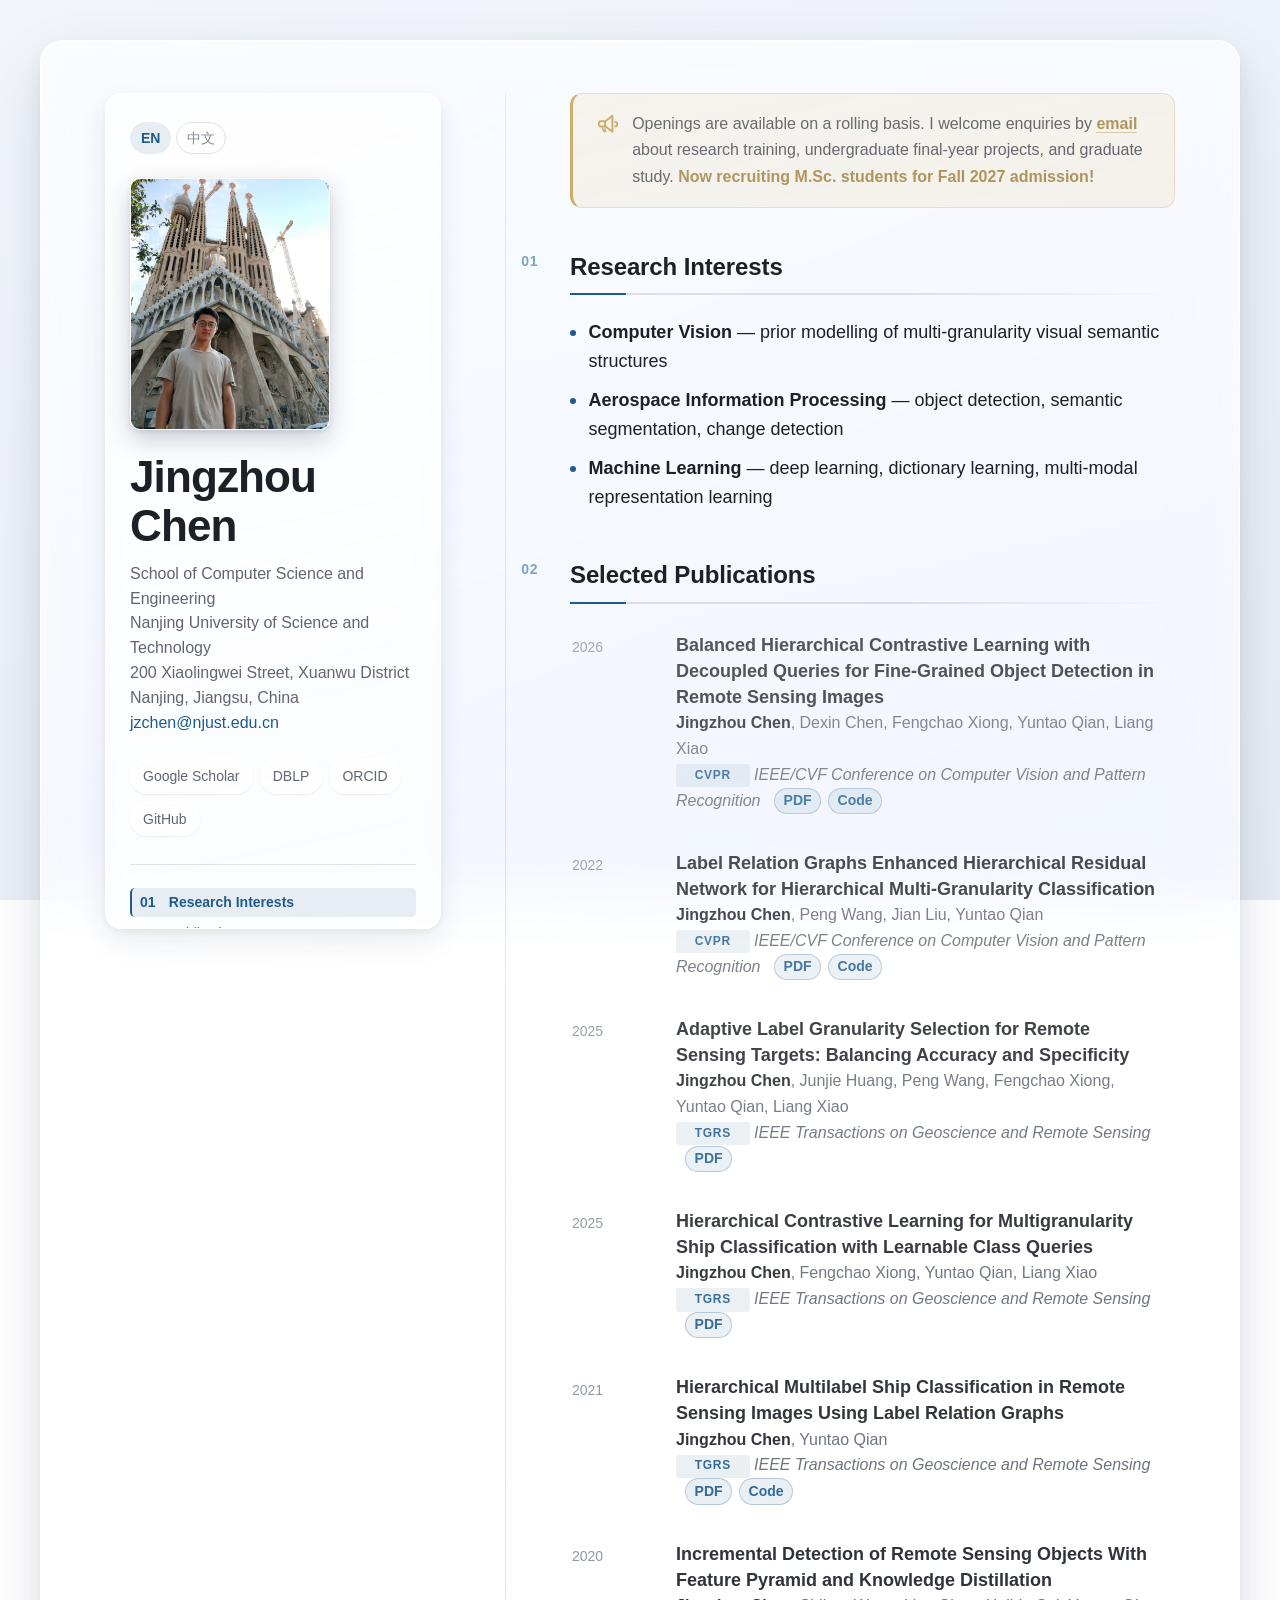
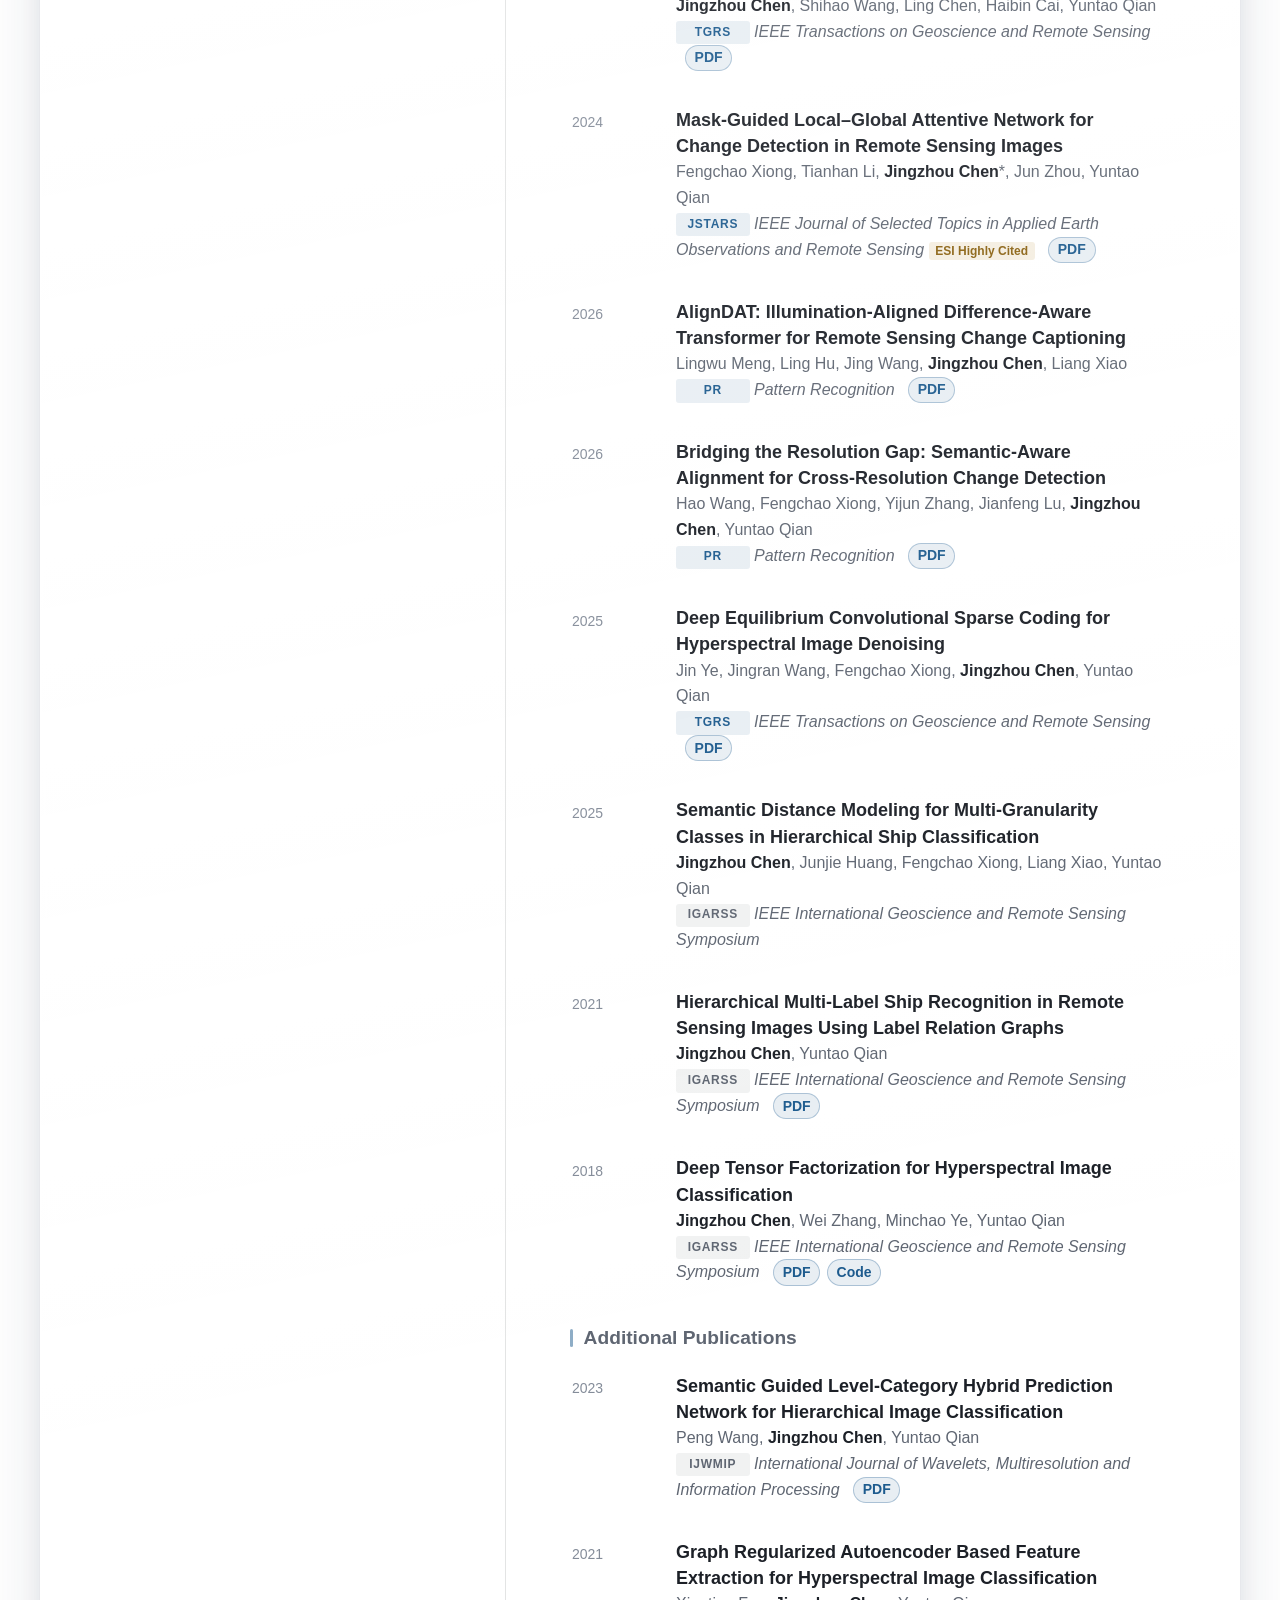
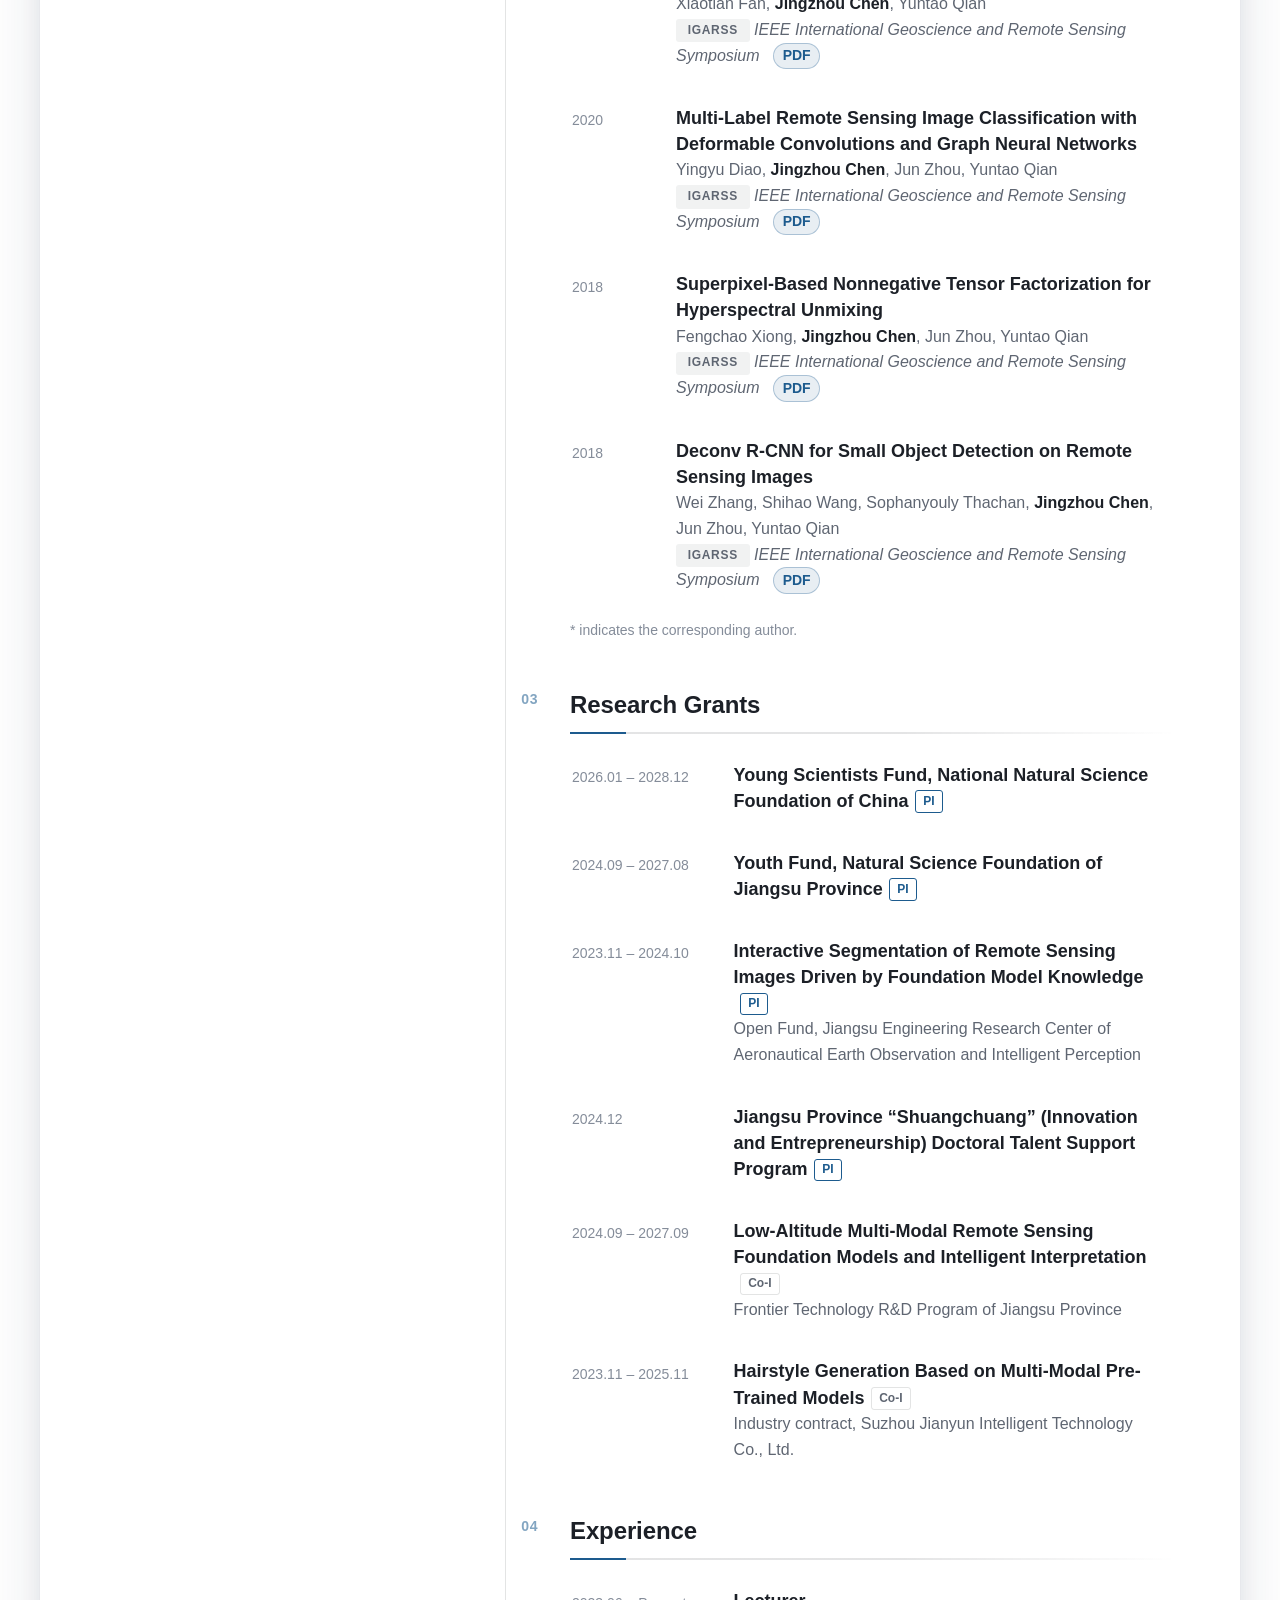
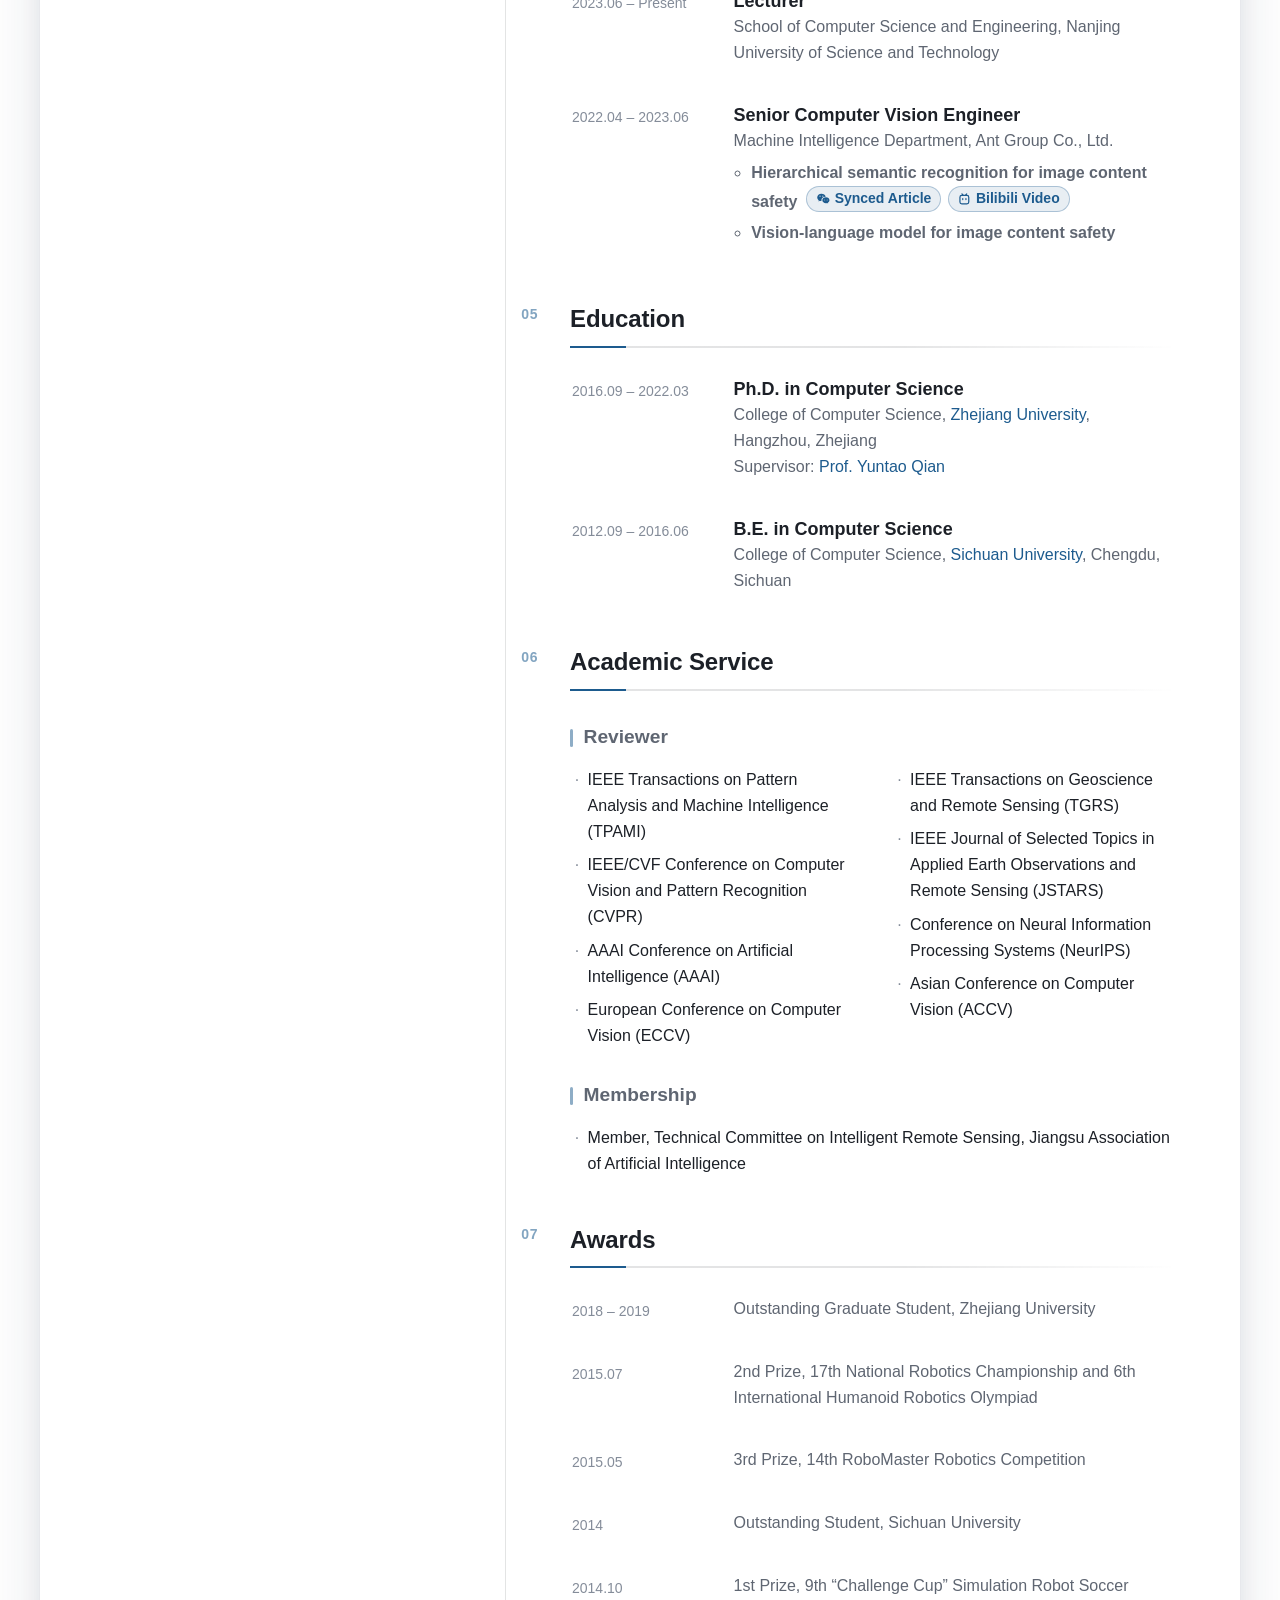
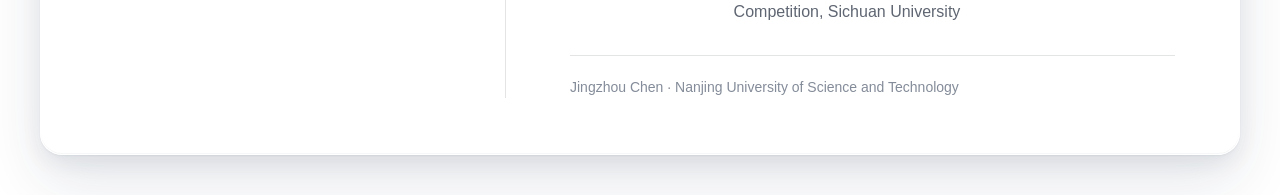
==== commit fcaea892: "Promote resource links to chips; polish typography and focus states Publication PDF/code links, the " ====
--- a/index.html
+++ b/index.html
@@ -53,7 +53,7 @@
 
 <aside class="notice">
   <svg class="notice-ico" viewBox="0 0 24 24" fill="currentColor" aria-hidden="true"><path d="M18.5 3.1a1 1 0 0 0-1.06.1L10.6 8.5H6.2A3.2 3.2 0 0 0 3 11.7v1.1a3.2 3.2 0 0 0 3.2 3.2h.7l1.3 4.3a1 1 0 0 0 1 .7h1.6a1 1 0 0 0 .95-1.3L10.6 16h.02l6.82 5.3A1 1 0 0 0 19 20.5V4a1 1 0 0 0-.5-.9ZM17 18.5l-5.5-4.3V10.3L17 6v12.5ZM6.2 10.5h3.3v3.5H6.2a1.2 1.2 0 0 1-1.2-1.2v-1.1a1.2 1.2 0 0 1 1.2-1.2Zm3.1 8-.9-3h.9l.9 3h-.9Z"/><path d="M20.8 9.2a1 1 0 0 0 0 2 1.3 1.3 0 0 1 0 2.6 1 1 0 0 0 0 2 3.3 3.3 0 0 0 0-6.6Z"/></svg>
-  <p>Openings are available on a rolling basis. I welcome enquiries by <a href="mailto:jzchen@njust.edu.cn">email</a> about research training, undergraduate final-year projects, and graduate study. <b>Now recruiting M.Sc. students for Fall 2026 and Fall 2027 admission!</b></p>
+  <p>Openings are available on a rolling basis. I welcome enquiries by <a href="mailto:jzchen@njust.edu.cn">email</a> about research training, undergraduate final-year projects, and graduate study. <b>Now recruiting M.Sc. students for Fall 2027 admission!</b></p>
 </aside>
 
 
@@ -78,7 +78,7 @@
         <div class="venue">
           <span class="tag major">CVPR</span>
           <i>IEEE/CVF Conference on Computer Vision and Pattern Recognition</i>
-          <span class="res"><a href="https://openaccess.thecvf.com/content/CVPR2026/html/Chen_Balanced_Hierarchical_Contrastive_Learning_with_Decoupled_Queries_for_Fine-grained_Object_CVPR_2026_paper.html">PDF</a> &middot; <a href="https://github.com/chncdx/BHCL">Code</a></span>
+          <span class="res"><a href="https://openaccess.thecvf.com/content/CVPR2026/html/Chen_Balanced_Hierarchical_Contrastive_Learning_with_Decoupled_Queries_for_Fine-grained_Object_CVPR_2026_paper.html">PDF</a> <a href="https://github.com/chncdx/BHCL">Code</a></span>
         </div>
       </div>
     </li>
@@ -91,7 +91,7 @@
         <div class="venue">
           <span class="tag major">CVPR</span>
           <i>IEEE/CVF Conference on Computer Vision and Pattern Recognition</i>
-          <span class="res"><a href="pub/HRN.pdf">PDF</a> &middot; <a href="https://github.com/MonsterZhZh/HRN">Code</a></span>
+          <span class="res"><a href="pub/HRN.pdf">PDF</a> <a href="https://github.com/MonsterZhZh/HRN">Code</a></span>
         </div>
       </div>
     </li>
@@ -130,7 +130,7 @@
         <div class="venue">
           <span class="tag major">TGRS</span>
           <i>IEEE Transactions on Geoscience and Remote Sensing</i>
-          <span class="res"><a href="pub/HMC.pdf">PDF</a> &middot; <a href="https://github.com/MonsterZhZh/HMC">Code</a></span>
+          <span class="res"><a href="pub/HMC.pdf">PDF</a> <a href="https://github.com/MonsterZhZh/HMC">Code</a></span>
         </div>
       </div>
     </li>
@@ -234,7 +234,7 @@
         <div class="venue">
           <span class="tag">IGARSS</span>
           <i>IEEE International Geoscience and Remote Sensing Symposium</i>
-          <span class="res"><a href="pub/Deep_Tensor.pdf">PDF</a> &middot; <a href="https://github.com/MonsterZhZh/DEEP-TENSOR-FACTORIZATION-FOR-HYPERSPECTRAL-IMAGE-CLASSIFICATION">Code</a></span>
+          <span class="res"><a href="pub/Deep_Tensor.pdf">PDF</a> <a href="https://github.com/MonsterZhZh/DEEP-TENSOR-FACTORIZATION-FOR-HYPERSPECTRAL-IMAGE-CLASSIFICATION">Code</a></span>
         </div>
       </div>
     </li>
@@ -382,7 +382,7 @@
         <div class="title">Senior Computer Vision Engineer</div>
         <div class="venue">Machine Intelligence Department, Ant Group Co., Ltd.</div>
         <ul class="sub">
-          <li><b>Hierarchical semantic recognition for image content safety</b><span class="res"><a href="https://mp.weixin.qq.com/s/Rsdyly-2O77h52Byd1TcYw"><svg class="ico" viewBox="0 0 24 24" fill="currentColor" aria-hidden="true"><path d="M8.9 3C5.1 3 2 5.7 2 9c0 1.9 1 3.5 2.6 4.7l-.6 2 2.3-1.2c.7.2 1.5.3 2.3.3h.4a5.3 5.3 0 0 1-.2-1.4c0-3.1 2.9-5.6 6.5-5.6h.6C15.2 4.9 12.3 3 8.9 3ZM6.6 5.9a.9.9 0 1 1 0 1.8.9.9 0 0 1 0-1.8Zm4.6 0a.9.9 0 1 1 0 1.8.9.9 0 0 1 0-1.8Z"/><path d="M22 13.4c0-2.7-2.6-4.8-5.8-4.8s-5.8 2.1-5.8 4.8 2.6 4.8 5.8 4.8c.7 0 1.3-.1 1.9-.3l1.8 1-.5-1.6c1.6-.9 2.6-2.3 2.6-3.9Zm-7.7-1.3a.8.8 0 1 1 0 1.6.8.8 0 0 1 0-1.6Zm3.9 0a.8.8 0 1 1 0 1.6.8.8 0 0 1 0-1.6Z"/></svg>Synced Article</a> &middot; <a href="https://www.bilibili.com/video/BV1u3411u7uh/"><svg class="ico" viewBox="0 0 24 24" fill="currentColor" aria-hidden="true"><path d="M7.4 2.3a1 1 0 0 1 1.4 0L11 4.5h2l2.2-2.2a1 1 0 0 1 1.4 1.4l-.8.8h.4a4 4 0 0 1 4 4v8a4 4 0 0 1-4 4H7.8a4 4 0 0 1-4-4v-8a4 4 0 0 1 4-4h.4l-.8-.8a1 1 0 0 1 0-1.4Zm.4 4.2a2 2 0 0 0-2 2v8a2 2 0 0 0 2 2h8.4a2 2 0 0 0 2-2v-8a2 2 0 0 0-2-2H7.8Zm1.6 3.3a1 1 0 0 1 1 1v1.5a1 1 0 1 1-2 0v-1.5a1 1 0 0 1 1-1Zm5.2 0a1 1 0 0 1 1 1v1.5a1 1 0 1 1-2 0v-1.5a1 1 0 0 1 1-1Z"/></svg>Bilibili Video</a></span></li>
+          <li><b>Hierarchical semantic recognition for image content safety</b><span class="res"><a href="https://mp.weixin.qq.com/s/Rsdyly-2O77h52Byd1TcYw"><svg class="ico" viewBox="0 0 24 24" fill="currentColor" aria-hidden="true"><path d="M8.9 3C5.1 3 2 5.7 2 9c0 1.9 1 3.5 2.6 4.7l-.6 2 2.3-1.2c.7.2 1.5.3 2.3.3h.4a5.3 5.3 0 0 1-.2-1.4c0-3.1 2.9-5.6 6.5-5.6h.6C15.2 4.9 12.3 3 8.9 3ZM6.6 5.9a.9.9 0 1 1 0 1.8.9.9 0 0 1 0-1.8Zm4.6 0a.9.9 0 1 1 0 1.8.9.9 0 0 1 0-1.8Z"/><path d="M22 13.4c0-2.7-2.6-4.8-5.8-4.8s-5.8 2.1-5.8 4.8 2.6 4.8 5.8 4.8c.7 0 1.3-.1 1.9-.3l1.8 1-.5-1.6c1.6-.9 2.6-2.3 2.6-3.9Zm-7.7-1.3a.8.8 0 1 1 0 1.6.8.8 0 0 1 0-1.6Zm3.9 0a.8.8 0 1 1 0 1.6.8.8 0 0 1 0-1.6Z"/></svg>Synced Article</a> <a href="https://www.bilibili.com/video/BV1u3411u7uh/"><svg class="ico" viewBox="0 0 24 24" fill="currentColor" aria-hidden="true"><path d="M7.4 2.3a1 1 0 0 1 1.4 0L11 4.5h2l2.2-2.2a1 1 0 0 1 1.4 1.4l-.8.8h.4a4 4 0 0 1 4 4v8a4 4 0 0 1-4 4H7.8a4 4 0 0 1-4-4v-8a4 4 0 0 1 4-4h.4l-.8-.8a1 1 0 0 1 0-1.4Zm.4 4.2a2 2 0 0 0-2 2v8a2 2 0 0 0 2 2h8.4a2 2 0 0 0 2-2v-8a2 2 0 0 0-2-2H7.8Zm1.6 3.3a1 1 0 0 1 1 1v1.5a1 1 0 1 1-2 0v-1.5a1 1 0 0 1 1-1Zm5.2 0a1 1 0 0 1 1 1v1.5a1 1 0 1 1-2 0v-1.5a1 1 0 0 1 1-1Z"/></svg>Bilibili Video</a></span></li>
           <li><b>Vision-language model for image content safety</b></li>
         </ul>
       </div>
--- a/style.css
+++ b/style.css
@@ -11,6 +11,7 @@
   --rule:      rgba(28, 32, 39, .12);
   --accent:    #1d5b8e;
   --accent-bg: rgba(29, 91, 142, .10);
+  --accent-edge: rgba(29, 91, 142, .30);
   --tag-bg:    rgba(28, 32, 39, .06);
 
   --glass:      rgba(255, 255, 255, .42);
@@ -61,6 +62,7 @@
     --rule:      rgba(231, 233, 236, .14);
     --accent:    #8ec0e8;
     --accent-bg: rgba(142, 192, 232, .14);
+    --accent-edge: rgba(142, 192, 232, .32);
     --tag-bg:    rgba(231, 233, 236, .08);
 
     --glass:      rgba(30, 34, 42, .44);
@@ -272,6 +274,22 @@
 }
 a:hover { border-bottom-color: var(--accent); }
 
+/* keyboard focus had no visible indicator at all — links only changed their
+   underline, which never fires for Tab navigation */
+a:focus-visible,
+.toc a:focus-visible,
+.links a:focus-visible,
+.lang a:focus-visible {
+  outline: 2px solid var(--accent);
+  outline-offset: 3px;
+  border-radius: 4px;
+}
+
+::selection {
+  background: var(--accent-bg);
+  color: var(--fg);
+}
+
 /* ---------- language switch ---------- */
 
 .lang {
@@ -307,6 +325,13 @@
   box-shadow:
       0 2px 4px rgba(24, 44, 74, .10),
       0 10px 26px rgba(24, 44, 74, .22);
+  transition: transform .25s ease, box-shadow .25s ease;
+}
+.portrait:hover {
+  transform: translateY(-2px);
+  box-shadow:
+      0 4px 8px rgba(24, 44, 74, .12),
+      0 16px 34px rgba(24, 44, 74, .26);
 }
 
 h1 {
@@ -393,10 +418,15 @@
 }
 
 /* set by the scroll handler: marks the section currently in view */
+.toc a {
+  border-left: 2px solid transparent;
+  transition: color .18s ease, background-color .18s ease, border-color .18s ease;
+}
 .toc a.on {
   color: var(--accent);
   font-weight: 700;
   background: var(--accent-bg);
+  border-left-color: var(--accent);
 }
 .toc a.on::before { opacity: 1; }
 
@@ -404,6 +434,9 @@
 
 section { margin-bottom: 2.75rem; }
 section:last-of-type { margin-bottom: 1.5rem; }
+
+/* anchor jumps used to land the heading flush against the viewport edge */
+section[id] { scroll-margin-top: 2.5rem; }
 
 /* section headings carry an index numeral set into the left margin, and a
    rule that fades out to the right — editorial, but still quiet */
@@ -438,11 +471,26 @@
   opacity: .55;
 }
 
+/* sub-headings get a short accent tick so they read as a tier below h2
+   without needing another rule across the column */
 h3 {
+  position: relative;
   font-size: var(--t-sub);
   font-weight: 700;
   color: var(--muted);
   margin: 1.9rem 0 .9rem;
+  padding-left: .85rem;
+}
+h3::before {
+  content: "";
+  position: absolute;
+  left: 0;
+  top: .38em;
+  width: 3px;
+  height: .95em;
+  border-radius: 2px;
+  background: var(--accent);
+  opacity: .5;
 }
 
 p { margin: 0 0 1rem; font-size: var(--t-body); }
@@ -512,7 +560,11 @@
   color: var(--faint);
   padding-top: .3em;
   white-space: nowrap;
-}
+  font-variant-numeric: tabular-nums;   /* years line up column-wise */
+  transition: color .2s ease;
+}
+/* the hovered row's year picks up the accent, tying it to the left bar */
+.entry:hover .when { color: var(--accent); }
 
 .title {
   font-size: var(--t-body);
@@ -527,6 +579,10 @@
 
 .tag {
   display: inline-block;
+  /* fixed box so the venue names after the tags all start on one line,
+     instead of stepping in and out with each tag's width */
+  min-width: 4.6rem;
+  text-align: center;
   font-size: var(--t-micro);
   font-weight: 700;
   letter-spacing: .06em;
@@ -553,9 +609,38 @@
   .honor { background: rgba(214, 168, 74, .16); color: #d9b168; }
 }
 
-.res { font-size: var(--t-small); margin-left: .45rem; }
-.res a { color: var(--faint); }
-.res a:hover { color: var(--accent); }
+/* resource links read as actionable chips rather than grey afterthoughts */
+.res {
+  display: inline-flex;
+  flex-wrap: wrap;
+  gap: .4rem;
+  margin-left: .55rem;
+  vertical-align: 1px;
+  font-size: var(--t-small);
+}
+
+.res a {
+  display: inline-flex;
+  align-items: center;
+  padding: .08rem .55rem;
+  border: 1px solid var(--accent-edge);
+  border-radius: 100px;
+  background: var(--accent-bg);
+  color: var(--accent);
+  font-weight: 600;
+  line-height: 1.55;
+  white-space: nowrap;
+  transition: background-color .16s ease, color .16s ease,
+              border-color .16s ease, transform .16s ease;
+}
+
+.res a:hover,
+.res a:focus-visible {
+  background: var(--accent);
+  border-color: var(--accent);
+  color: var(--base1);          /* flips light/dark automatically */
+  transform: translateY(-1px);
+}
 
 /* inline brand marks sit on the text baseline and inherit its colour */
 .ico {
@@ -688,6 +773,7 @@
     --fg: #000; --muted: #333; --faint: #555;
     --rule: #ccc; --accent: #000;
     --accent-bg: #eee; --tag-bg: #eee;
+    --accent-edge: #aaa;
   }
   body { background: #fff; }
   .links, .lang, .toc { display: none; }
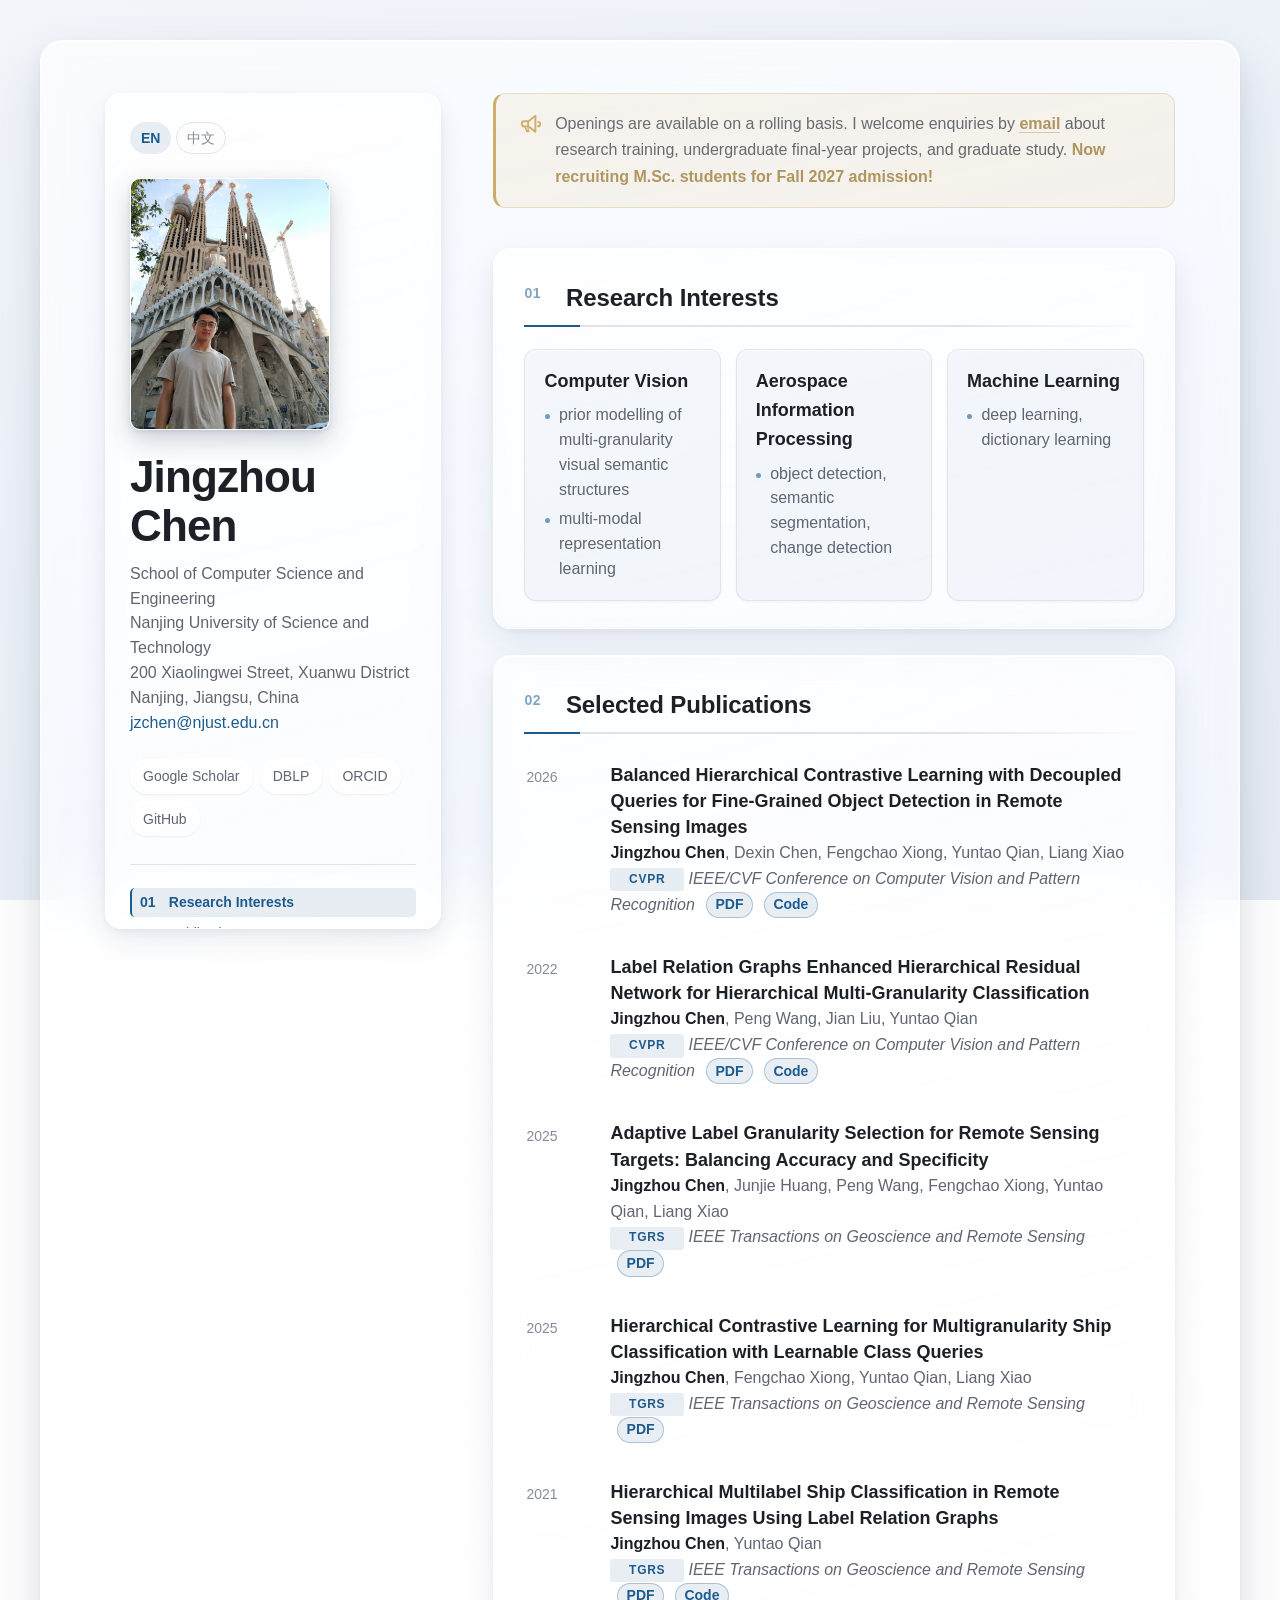
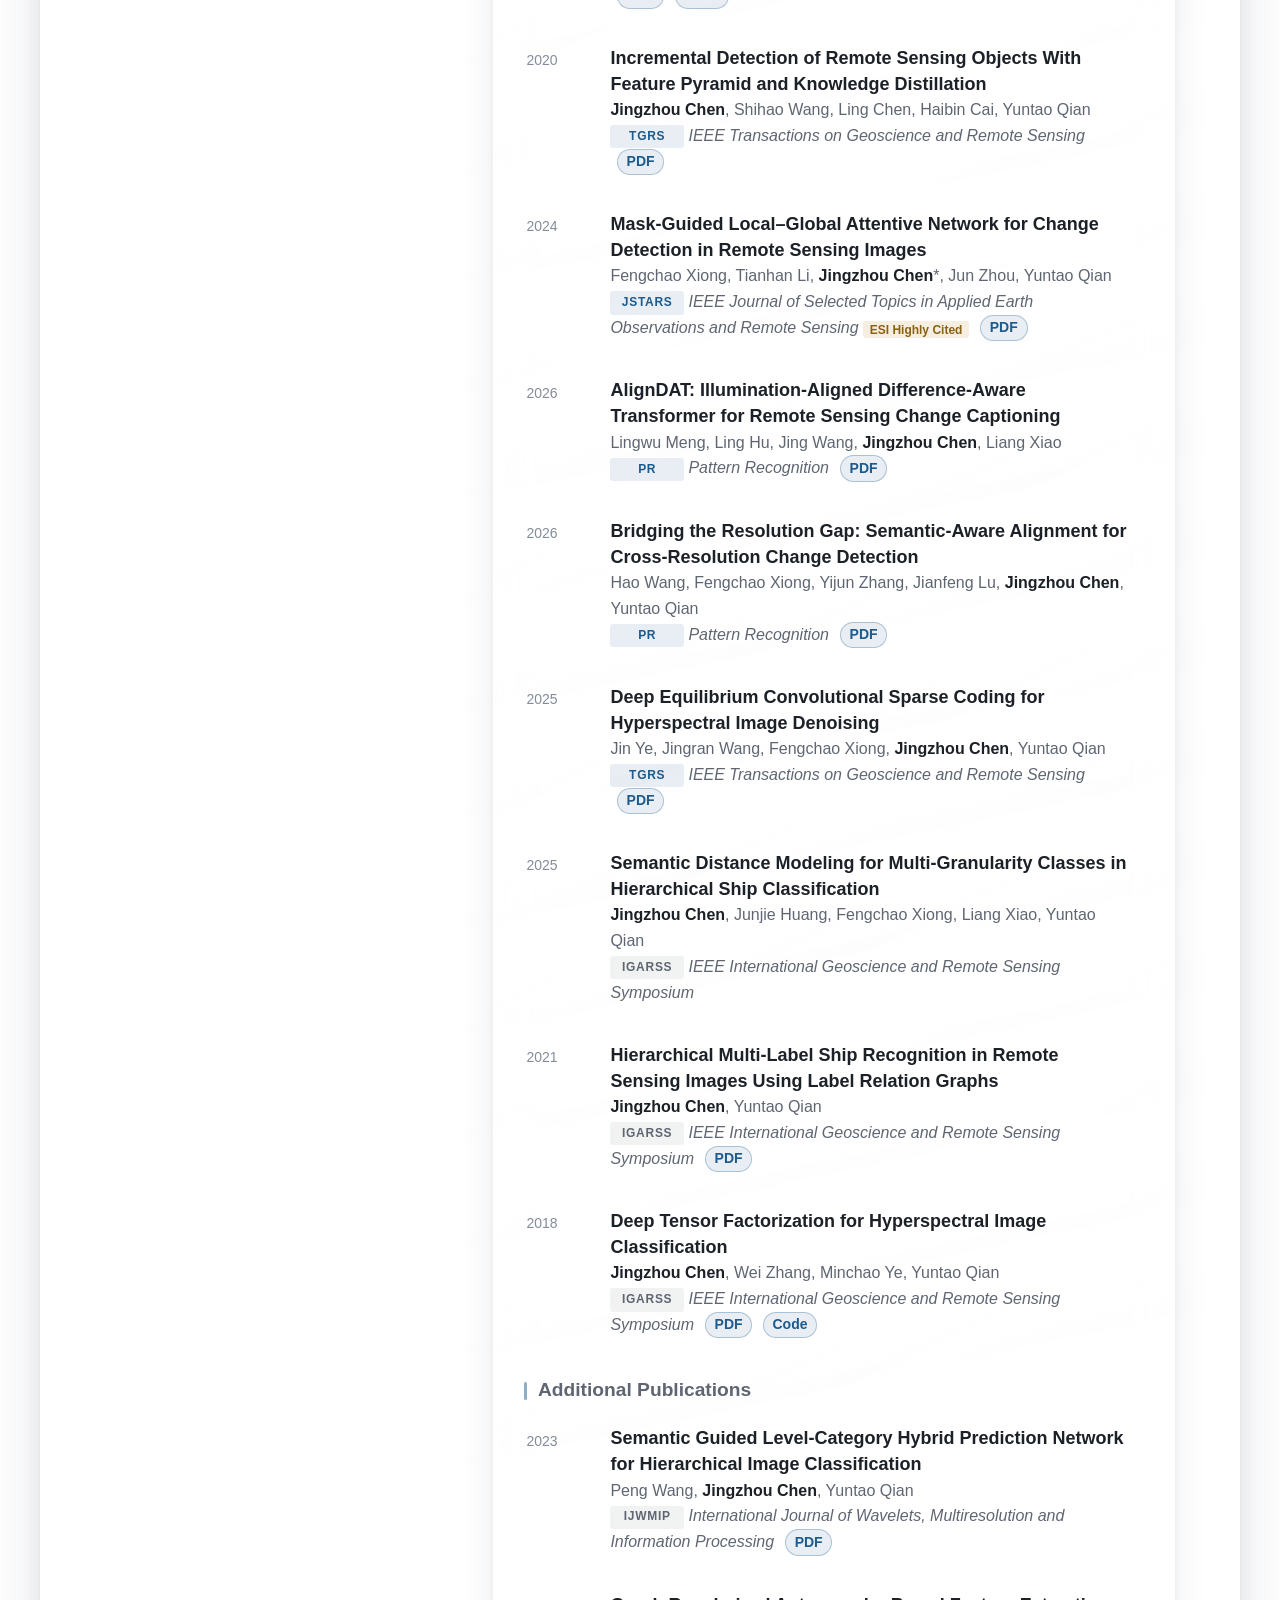
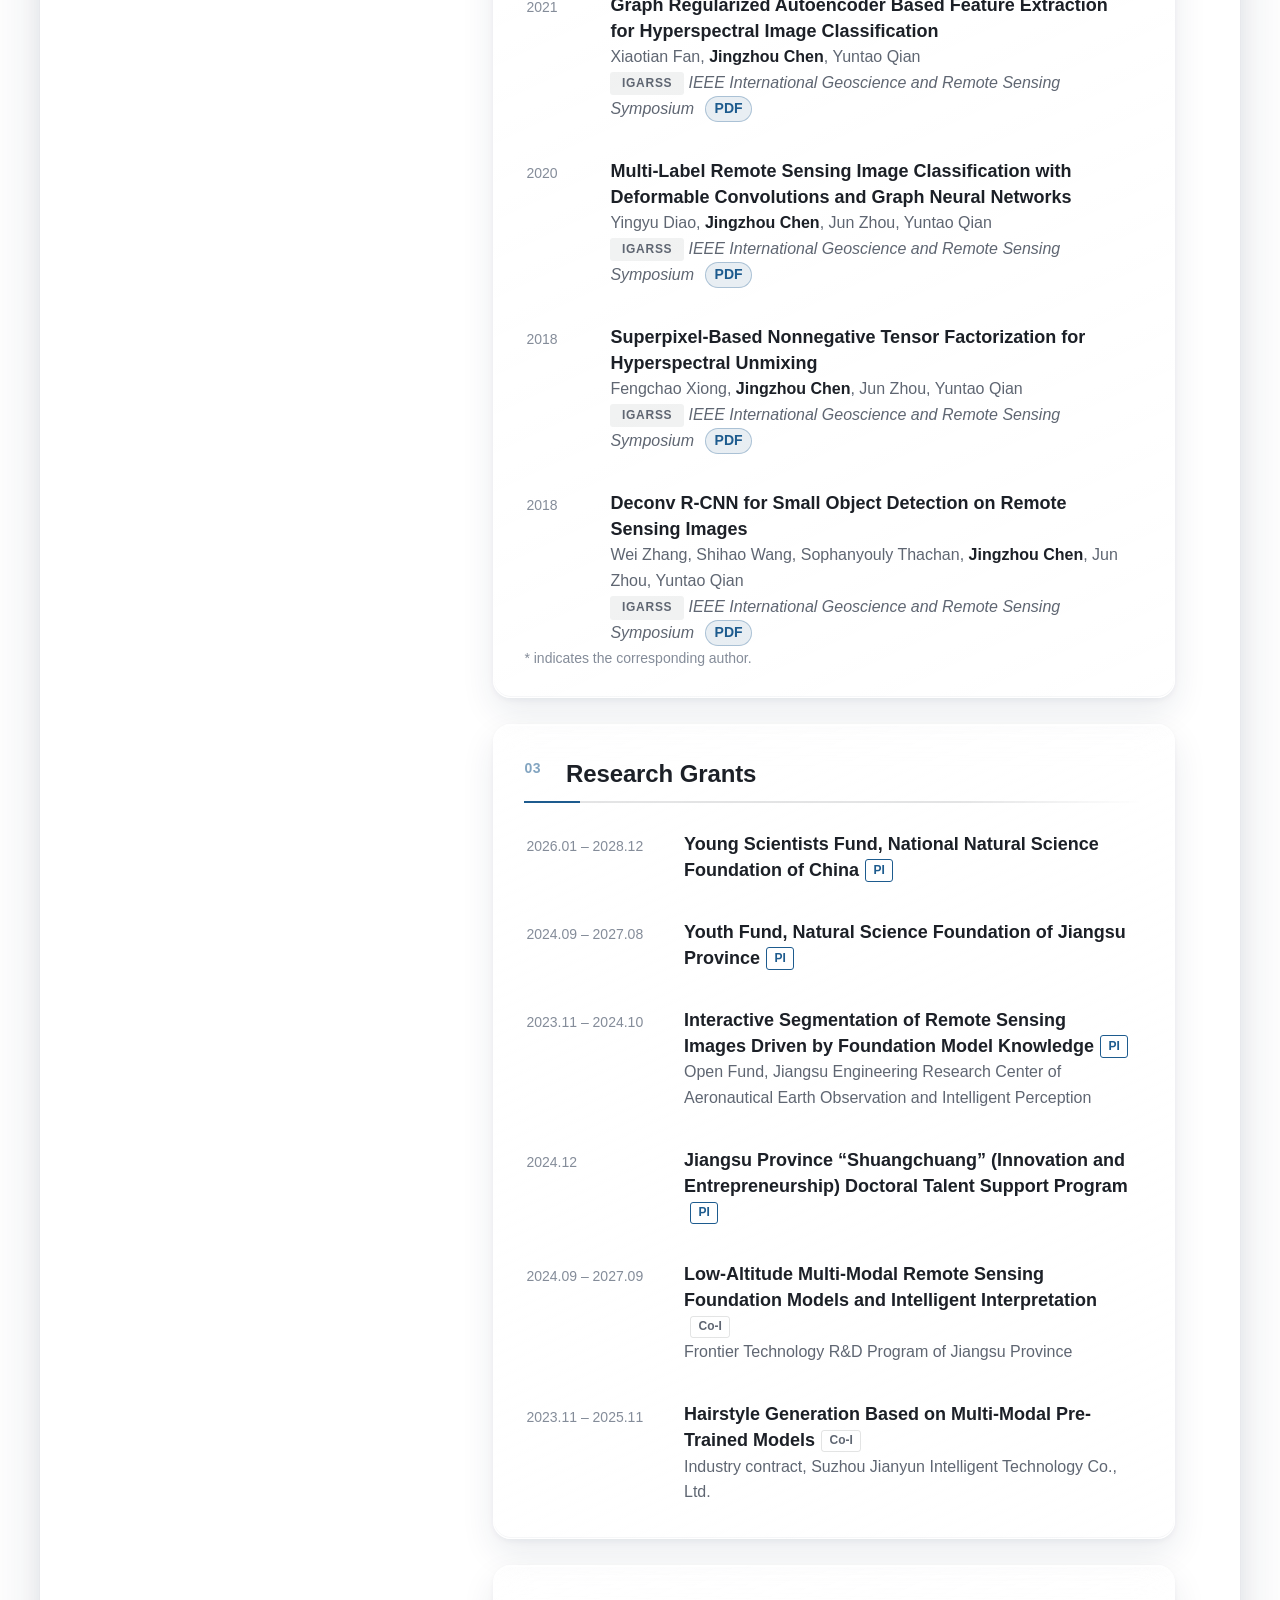
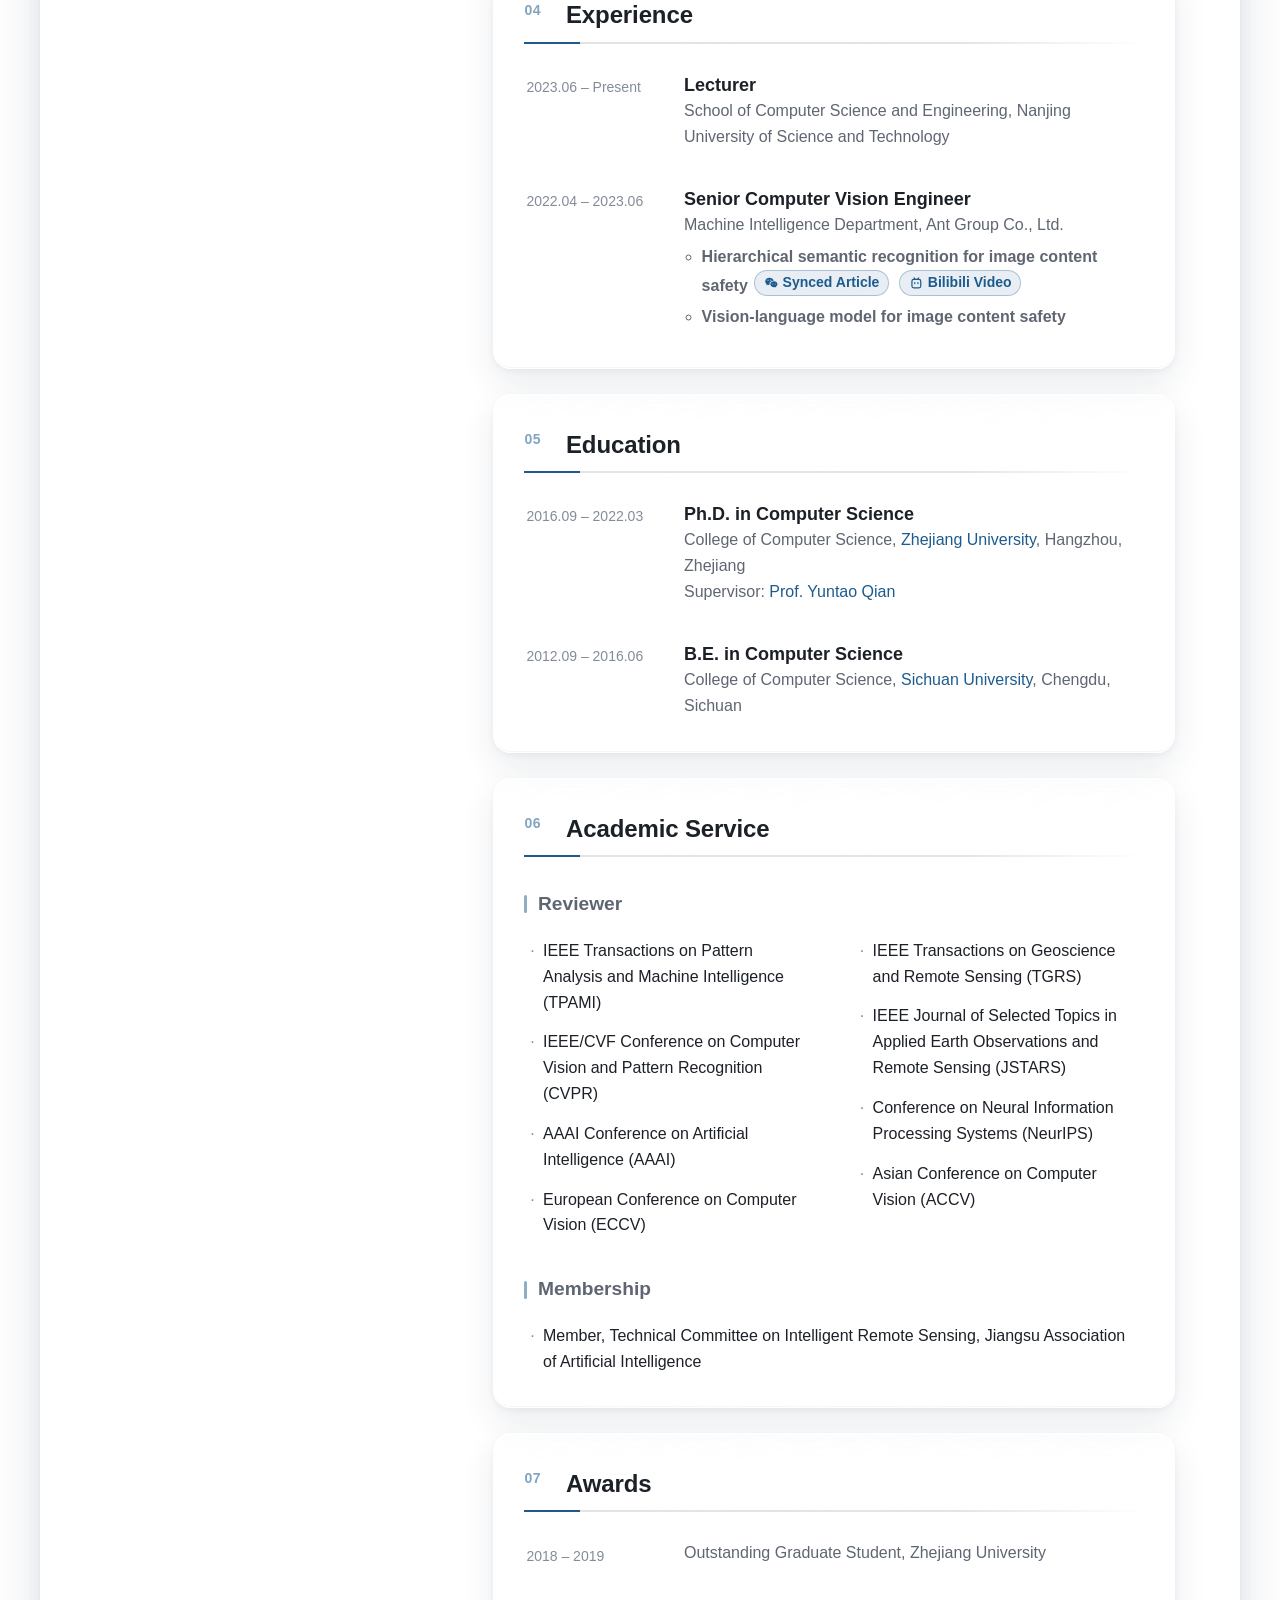
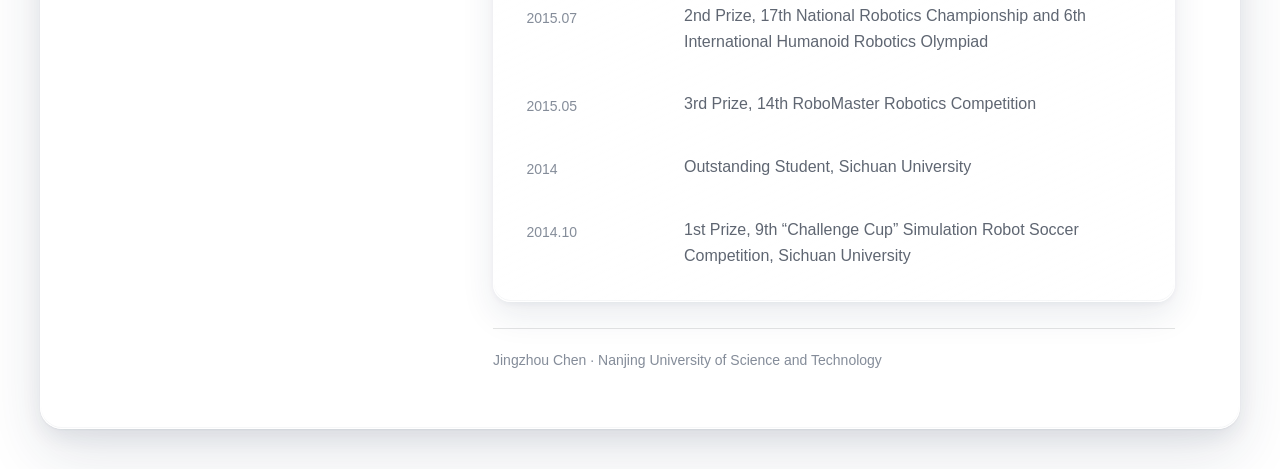
==== commit ad22a406: "Card-based sections with glass styling and hover lift Each top-level section is now its own transluc" ====
--- a/index.html
+++ b/index.html
@@ -60,9 +60,9 @@
 <section id="research">
   <h2>Research Interests</h2>
   <ul class="interests">
-    <li><b>Computer Vision</b> — prior modelling of multi-granularity visual semantic structures</li>
-    <li><b>Aerospace Information Processing</b> — object detection, semantic segmentation, change detection</li>
-    <li><b>Machine Learning</b> — deep learning, dictionary learning, multi-modal representation learning</li>
+    <li><b>Computer Vision</b><span>prior modelling of multi-granularity visual semantic structures</span><span>multi-modal representation learning</span></li>
+    <li><b>Aerospace Information Processing</b><span>object detection, semantic segmentation, change detection</span></li>
+    <li><b>Machine Learning</b><span>deep learning, dictionary learning</span></li>
   </ul>
 </section>
 
@@ -465,10 +465,13 @@
 
 <footer>
   <span>Jingzhou Chen &middot; Nanjing University of Science and Technology</span>
+  <span class="updated" hidden>Last updated <time></time></span>
 </footer>
 
 </main>
 </div>
+
+<a class="to-top" href="#" aria-label="Back to top" title="Back to top"><svg viewBox="0 0 24 24" fill="none" stroke="currentColor" stroke-width="2" stroke-linecap="round" stroke-linejoin="round" aria-hidden="true"><path d="m6 15 6-6 6 6"/></svg></a>
 
 <script>
 /* Highlight the sidebar entry for whichever section is currently in view. */
@@ -505,10 +508,28 @@
     if (!queued) { queued = true; requestAnimationFrame(update); }
   }
 
-  addEventListener('scroll', onScroll, { passive: true });
+  var toTop = document.querySelector('.to-top');
+  function onScrollAll() {
+    onScroll();
+    if (toTop) toTop.classList.toggle('show', window.scrollY > window.innerHeight * 0.8);
+  }
+  addEventListener('scroll', onScrollAll, { passive: true });
   addEventListener('resize', onScroll);
   addEventListener('load', onScroll);   /* re-measure once images have sized */
   update();
+  onScrollAll();
+
+  /* Footer stamp from the Last-Modified the server sent. Browsers report
+     the current time when the header is missing, so only show it when
+     the value is clearly older than this page load. */
+  var stamp = document.querySelector('.updated');
+  var mod = new Date(document.lastModified);
+  if (stamp && !isNaN(mod) && Date.now() - mod.getTime() > 60000) {
+    stamp.querySelector('time').dateTime = mod.toISOString().slice(0, 10);
+    stamp.querySelector('time').textContent = mod.toLocaleDateString('en-GB',
+      { year: 'numeric', month: 'long', day: 'numeric' });
+    stamp.hidden = false;
+  }
 })();
 </script>
 </body>
--- a/style.css
+++ b/style.css
@@ -33,6 +33,25 @@
   --base1: #f2f6fb;
   --base2: #e6ebf4;
 
+  /* section cards: translucent glass — gradient fill, bright rim, inner bevel */
+  --card-bg: linear-gradient(155deg, rgba(255, 255, 255, .52) 0%, rgba(255, 255, 255, .16) 100%);
+  --card-edge: rgba(255, 255, 255, .78);
+  --card-shadow:
+      0 2px 6px rgba(24, 44, 74, .05),
+      0 14px 34px rgba(24, 44, 74, .09),
+      inset 0 1px 0 rgba(255, 255, 255, .95),
+      inset 0 0 0 1px rgba(255, 255, 255, .22),
+      inset 0 -1px 0 rgba(24, 44, 74, .05);
+  /* tiles inside a card: one tier fainter, same neutral glass */
+  --card-shadow-lift:
+      0 4px 10px rgba(24, 44, 74, .07),
+      0 26px 52px rgba(24, 44, 74, .16),
+      inset 0 1px 0 rgba(255, 255, 255, .95),
+      inset 0 0 0 1px rgba(255, 255, 255, .22),
+      inset 0 -1px 0 rgba(24, 44, 74, .05);
+  --tile-bg: rgba(236, 241, 248, .62);
+  --tile-edge: rgba(28, 32, 39, .08);
+
   /* recruiting notice — deliberately off the page's blue-grey palette */
   --notice-bg:     rgba(214, 158, 46, .13);
   --notice-edge:   rgba(178, 130, 30, .30);
@@ -83,6 +102,21 @@
     --base1: #101319;
     --base2: #0a0c10;
 
+    --card-bg: linear-gradient(155deg, rgba(255, 255, 255, .075) 0%, rgba(255, 255, 255, .02) 100%);
+    --card-edge: rgba(255, 255, 255, .12);
+    --card-shadow:
+        0 2px 6px rgba(0, 0, 0, .25),
+        0 14px 34px rgba(0, 0, 0, .32),
+        inset 0 1px 0 rgba(255, 255, 255, .12),
+        inset 0 -1px 0 rgba(0, 0, 0, .25);
+    --card-shadow-lift:
+        0 4px 10px rgba(0, 0, 0, .30),
+        0 26px 52px rgba(0, 0, 0, .50),
+        inset 0 1px 0 rgba(255, 255, 255, .16),
+        inset 0 -1px 0 rgba(0, 0, 0, .25);
+    --tile-bg: rgba(255, 255, 255, .055);
+    --tile-edge: rgba(255, 255, 255, .11);
+
     --notice-bg:     rgba(214, 168, 74, .13);
     --notice-edge:   rgba(214, 168, 74, .27);
     --notice-accent: #d9b168;
@@ -126,7 +160,7 @@
 
   display: grid;
   grid-template-columns: 21rem 1fr;
-  gap: 4rem;
+  gap: 3.25rem;
   align-items: start;
 
   position: relative;
@@ -182,7 +216,8 @@
 
 /* if the browser cannot blur, lean on opacity so text stays readable */
 @supports not ((backdrop-filter: blur(1px)) or (-webkit-backdrop-filter: blur(1px))) {
-  :root { --glass: rgba(255, 255, 255, .90); --panel: rgba(255, 255, 255, .72); }
+  :root { --glass: rgba(255, 255, 255, .90); --panel: rgba(255, 255, 255, .72);
+          --card-bg: rgba(255, 255, 255, .82); }
   @media (prefers-color-scheme: dark) {
     :root { --glass: rgba(26, 29, 35, .93); --panel: rgba(255, 255, 255, .07); }
   }
@@ -261,8 +296,6 @@
 /* a hairline rail anchors the two columns and gives the gutter a purpose */
 .content {
   min-width: 0;
-  padding-left: 4rem;
-  border-left: 1px solid var(--rule);
   counter-reset: sec;
 }
 
@@ -432,8 +465,24 @@
 
 /* ---------- sections ---------- */
 
-section { margin-bottom: 2.75rem; }
-section:last-of-type { margin-bottom: 1.5rem; }
+/* each top-level section is its own card: the card boundary marks the
+   biggest unit of structure, so the tiers inside can stay light */
+section {
+  margin-bottom: 1.6rem;
+  padding: 1.9rem 1.9rem 1.7rem;
+  background: var(--card-bg);
+  -webkit-backdrop-filter: blur(18px) saturate(160%);
+  backdrop-filter: blur(18px) saturate(160%);
+  border: 1px solid var(--card-edge);
+  border-radius: 18px;
+  box-shadow: var(--card-shadow);
+  transition: transform .28s cubic-bezier(.2, .7, .3, 1),
+              box-shadow .28s ease, border-color .28s ease;
+}
+section:last-of-type { margin-bottom: 1.6rem; }
+section > :last-child,
+section .list > li:last-child,
+section > .inline:last-child > li:last-child { margin-bottom: 0; }
 
 /* anchor jumps used to land the heading flush against the viewport edge */
 section[id] { scroll-margin-top: 2.5rem; }
@@ -451,19 +500,18 @@
   padding-bottom: .55rem;
   margin: 0 0 1.4rem;
   border-bottom: none;
-  background-image: linear-gradient(to right, var(--accent) 0 3.5rem, var(--rule) 3.5rem 55%, transparent 100%);
+  background-image: linear-gradient(to right, var(--accent) 0 3.5rem, var(--rule) 3.5rem 70%, transparent 100%);
   background-repeat: no-repeat;
   background-position: 0 100%;
   background-size: 100% 2px;
 }
 
+h2 { padding-left: 2.6rem; }
 h2::before {
   content: counter(sec, decimal-leading-zero);
   position: absolute;
-  left: -4rem;
+  left: 0;
   top: .18em;
-  width: 2rem;
-  text-align: right;
   font-size: var(--t-small);
   font-weight: 700;
   letter-spacing: .04em;
@@ -501,21 +549,72 @@
 
 /* ---------- research interests ---------- */
 
-.interests { list-style: none; margin: 0; padding: 0; font-size: var(--t-body); }
+/* research areas: tiles one tier below the section card — tinted, no shadow */
+.interests {
+  list-style: none;
+  margin: 0;
+  padding: 0;
+  display: grid;
+  grid-template-columns: repeat(3, minmax(0, 1fr));
+  gap: .9rem;
+}
 .interests li {
-  padding-left: 1.15rem;
-  position: relative;
-  margin-bottom: .6rem;
-}
-.interests li::before {
+  display: flex;
+  flex-direction: column;
+  gap: .3rem;
+  padding: 1.05rem 1.2rem 1.15rem;
+  background: var(--tile-bg);
+  border: 1px solid var(--tile-edge);
+  border-radius: 12px;
+  box-shadow: 0 1px 3px rgba(24, 44, 74, .05), inset 0 1px 0 rgba(255, 255, 255, .7);
+  transition: transform .22s cubic-bezier(.2, .7, .3, 1), box-shadow .22s ease,
+              border-color .2s ease, background-color .2s ease;
+}
+.interests li:hover { border-color: var(--accent-edge); }
+
+@media (hover: hover) {
+  section:hover {
+    transform: translateY(-5px);
+    box-shadow: var(--card-shadow-lift);
+    border-color: var(--accent-edge);
+  }
+  /* sub-items rise a little less than their card, so the tiers still read */
+  .entry:hover, .inline li:hover {
+    transform: translateY(-3px);
+    box-shadow: 0 8px 20px rgba(24, 44, 74, .11), inset 0 1px 0 rgba(255, 255, 255, .55);
+  }
+  .interests li:hover {
+    transform: translateY(-3px);
+    box-shadow: 0 10px 22px rgba(24, 44, 74, .12), inset 0 1px 0 rgba(255, 255, 255, .7);
+  }
+}
+@media (hover: hover) and (prefers-color-scheme: dark) {
+  .entry:hover, .inline li:hover { box-shadow: 0 8px 20px rgba(0, 0, 0, .38), inset 0 1px 0 rgba(255, 255, 255, .06); }
+  .interests li:hover { box-shadow: 0 10px 22px rgba(0, 0, 0, .4), inset 0 1px 0 rgba(255, 255, 255, .06); }
+}
+/* respect reduced motion: keep the shadow cue, drop the movement */
+@media (prefers-reduced-motion: reduce) {
+  section:hover, .interests li:hover, .entry:hover, .inline li:hover { transform: none; }
+}
+@media (prefers-color-scheme: dark) {
+  .interests li { box-shadow: inset 0 1px 0 rgba(255, 255, 255, .06); }
+}
+.interests b { font-size: var(--t-body); font-weight: 700; margin-bottom: .15rem; }
+.interests span { font-size: var(--t-meta); color: var(--muted); line-height: 1.55; }
+/* each topic gets its own marker, so a wrapped line is never mistaken for
+   the start of the next topic */
+.interests span { position: relative; padding-left: .9rem; }
+.interests span::before {
   content: "";
   position: absolute;
-  left: 0; top: .68em;
-  width: 6px; height: 6px;
+  left: 0;
+  top: .68em;
+  width: 5px;
+  height: 5px;
   border-radius: 50%;
   background: var(--accent);
-}
-.interests b { font-weight: 700; }
+  opacity: .6;
+}
 
 /* ---------- two-column entries ---------- */
 
@@ -523,33 +622,20 @@
 
 .entry {
   display: grid;
-  grid-template-columns: 5rem 1fr;
-  gap: 1.5rem;
+  grid-template-columns: 4rem 1fr;
+  gap: 1.25rem;
   margin-bottom: 1.55rem;
   padding: .35rem .75rem .35rem 0;
   margin-left: -.75rem;
   padding-left: .75rem;
   border-radius: 6px;
   border-left: 2px solid transparent;
-  transition: background-color .2s ease, border-color .2s ease, box-shadow .2s ease;
+  transition: transform .22s cubic-bezier(.2, .7, .3, 1), background-color .2s ease,
+              border-color .2s ease, box-shadow .22s ease;
 }
 .entry:hover {
-  background: var(--panel);
-  -webkit-backdrop-filter: blur(10px) saturate(140%);
-  backdrop-filter: blur(10px) saturate(140%);
+  background: var(--accent-bg);
   border-left-color: var(--accent);
-  box-shadow:
-      0 2px 6px rgba(24, 44, 74, .07),
-      0 10px 24px rgba(24, 44, 74, .09),
-      inset 0 1px 0 rgba(255, 255, 255, .6);
-}
-@media (prefers-color-scheme: dark) {
-  .entry:hover {
-    box-shadow:
-        0 2px 6px rgba(0, 0, 0, .3),
-        0 10px 24px rgba(0, 0, 0, .35),
-        inset 0 1px 0 rgba(255, 255, 255, .08);
-  }
 }
 
 /* date ranges ("2022.04 – 2023.06") need a wider gutter than bare years */
@@ -610,18 +696,15 @@
 }
 
 /* resource links read as actionable chips rather than grey afterthoughts */
-.res {
-  display: inline-flex;
-  flex-wrap: wrap;
-  gap: .4rem;
-  margin-left: .55rem;
-  vertical-align: 1px;
-  font-size: var(--t-small);
-}
+/* chips flow inline with the venue text, so they follow the venue name
+   directly instead of the whole group dropping to a line of its own */
+.res { display: inline; white-space: nowrap; font-size: var(--t-small); }  /* PDF + code travel together */
 
 .res a {
   display: inline-flex;
   align-items: center;
+  margin-left: .4rem;
+  vertical-align: 1px;
   padding: .08rem .55rem;
   border: 1px solid var(--accent-edge);
   border-radius: 100px;
@@ -679,14 +762,20 @@
 
 .inline { list-style: none; margin: 0; padding: 0; font-size: var(--t-meta); }
 .inline li {
-  margin-bottom: .48rem;
-  padding-left: 1.1rem;
+  margin-bottom: .3rem;
+  margin-left: -.6rem;
+  padding: .22rem .6rem .22rem 1.7rem;
   position: relative;
-}
+  border-radius: 8px;
+  border: 1px solid transparent;
+  transition: transform .22s cubic-bezier(.2, .7, .3, 1), background-color .2s ease,
+              border-color .2s ease, box-shadow .22s ease;
+}
+.inline li:hover { background: var(--accent-bg); border-color: var(--accent-edge); }
 .inline li::before {
   content: "·";
   position: absolute;
-  left: .3rem;
+  left: .9rem;
   color: var(--faint);
 }
 
@@ -711,11 +800,45 @@
   flex-wrap: wrap;
   gap: .6rem;
 }
+footer .updated { font-variant-numeric: tabular-nums; }
+
+/* ---------- back to top ---------- */
+
+.to-top {
+  position: fixed;
+  right: 1.75rem;
+  bottom: 1.75rem;
+  z-index: 10;
+  width: 2.75rem;
+  height: 2.75rem;
+  display: grid;
+  place-items: center;
+  border-radius: 50%;
+  border: 1px solid var(--panel-edge);
+  background: var(--panel);
+  -webkit-backdrop-filter: blur(14px) saturate(150%);
+  backdrop-filter: blur(14px) saturate(150%);
+  box-shadow: var(--panel-shadow);
+  color: var(--accent);
+  opacity: 0;
+  visibility: hidden;
+  transform: translateY(8px);
+  transition: opacity .2s ease, transform .2s ease, visibility .2s,
+              background-color .16s ease, color .16s ease;
+}
+.to-top.show { opacity: 1; visibility: visible; transform: none; }
+.to-top:hover {
+  border-bottom-color: var(--panel-edge);
+  background: var(--accent);
+  color: var(--base1);
+}
+.to-top svg { width: 1.25rem; height: 1.25rem; }
 
 /* ---------- responsive ---------- */
 
 /* below the two-column threshold the sidebar becomes a normal header */
 @media (max-width: 64rem) {
+  .interests { grid-template-columns: 1fr; gap: .7rem; }
   .wrap {
     grid-template-columns: 1fr;
     gap: 2.5rem;
@@ -730,9 +853,6 @@
     padding: 1.5rem 1.4rem 1.35rem;
   }
   /* no side rail once the columns stack — pull the numeral inline instead */
-  .content { padding-left: 0; border-left: none; }
-  h2 { padding-left: 2.7rem; }
-  h2::before { left: 0; width: auto; text-align: left; }
   .portrait {
     max-width: 150px;
     float: left;
@@ -764,6 +884,7 @@
     gap: .15rem;
   }
   .when { padding-top: 0; }
+  section { padding: 1.35rem 1.1rem 1.2rem; border-radius: 14px; }
 }
 
 /* ---------- print ---------- */
@@ -776,7 +897,7 @@
     --accent-edge: #aaa;
   }
   body { background: #fff; }
-  .links, .lang, .toc { display: none; }
+  .links, .lang, .toc, .to-top { display: none; }
   .wrap {
     display: block;
     max-width: none;
@@ -803,5 +924,11 @@
   .entry { margin-left: 0; padding-left: 0; border-left: none; background: none; }
   .portrait { max-width: 110px; float: left; margin: 0 1.2rem .5rem 0; }
   a { border-bottom: none; }
-  section { break-inside: avoid; }
-}
+  section {
+    break-inside: avoid;
+    padding: 0;
+    background: none;
+    border: none;
+    box-shadow: none;
+  }
+}
